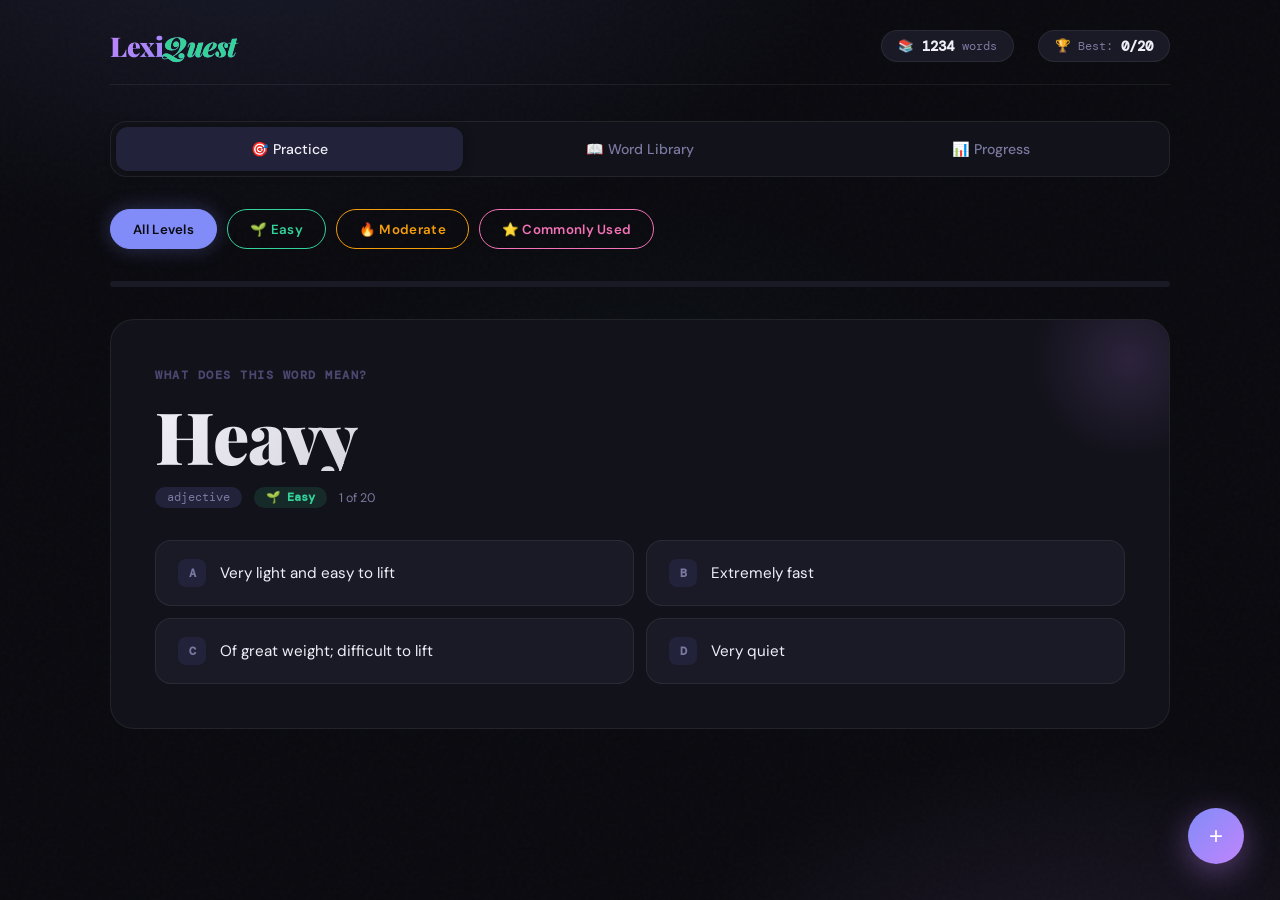
==== LexiQuest_PWA.html @ cf525770 "Add files via upload" ====
<!DOCTYPE html>
<html lang="en">
<head>
<meta charset="UTF-8">

<title>LexiQuest — Master Every Word</title>
<link href="https://fonts.googleapis.com/css2?family=Playfair+Display:wght@400;700;900&family=DM+Sans:wght@300;400;500;600&family=DM+Mono:wght@400;500&display=swap" rel="stylesheet">
<style>
:root {
  --bg: #0a0a0f;
  --surface: #12121a;
  --surface2: #1a1a26;
  --surface3: #22223a;
  --border: rgba(255,255,255,0.07);
  --text: #f0eff8;
  --text-muted: #7a79a0;
  --text-dim: #4a4870;
  --accent: #c084fc;
  --accent2: #818cf8;
  --accent3: #34d399;
  --easy: #34d399;
  --moderate: #f59e0b;
  --common: #f472b6;
  --danger: #f87171;
  --glow: rgba(192,132,252,0.15);
  --radius: 16px;
  --radius-sm: 10px;
}

*, *::before, *::after { box-sizing: border-box; margin: 0; padding: 0; }

body {
  background: var(--bg);
  color: var(--text);
  font-family: 'DM Sans', sans-serif;
  min-height: 100vh;
  overflow-x: hidden;
}

/* Background */
.bg-canvas {
  position: fixed; inset: 0; z-index: 0; pointer-events: none;
  background: radial-gradient(ellipse 80% 60% at 20% -10%, rgba(129,140,248,0.12) 0%, transparent 60%),
              radial-gradient(ellipse 60% 50% at 85% 110%, rgba(192,132,252,0.1) 0%, transparent 55%),
              radial-gradient(ellipse 40% 40% at 50% 50%, rgba(52,211,153,0.04) 0%, transparent 70%);
}

.noise {
  position: fixed; inset: 0; z-index: 0; pointer-events: none; opacity: 0.025;
  background-image: url("data:image/svg+xml,%3Csvg viewBox='0 0 256 256' xmlns='http://www.w3.org/2000/svg'%3E%3Cfilter id='n'%3E%3CfeTurbulence type='fractalNoise' baseFrequency='0.9' numOctaves='4' stitchTiles='stitch'/%3E%3C/filter%3E%3Crect width='100%25' height='100%25' filter='url(%23n)'/%3E%3C/svg%3E");
}

/* Layout */
.app { position: relative; z-index: 1; max-width: 1100px; margin: 0 auto; padding: 0 20px 60px; }

/* Header */
header {
  display: flex; align-items: center; justify-content: space-between;
  padding: 28px 0 20px; border-bottom: 1px solid var(--border);
  margin-bottom: 36px;
}
.logo {
  font-family: 'Playfair Display', serif; font-size: 1.7rem; font-weight: 900;
  background: linear-gradient(135deg, #c084fc, #818cf8);
  -webkit-background-clip: text; -webkit-text-fill-color: transparent;
  letter-spacing: -0.5px;
}
.logo span { color: var(--accent3); -webkit-text-fill-color: var(--accent3); font-style: italic; }

.header-stats {
  display: flex; gap: 24px;
}
.stat-pill {
  background: var(--surface2); border: 1px solid var(--border);
  border-radius: 100px; padding: 6px 16px; font-size: 0.78rem;
  color: var(--text-muted); font-family: 'DM Mono', monospace;
  display: flex; align-items: center; gap: 8px;
}
.stat-pill strong { color: var(--text); font-size: 0.9rem; }

/* Nav Tabs */
.nav-tabs {
  display: flex; gap: 4px; margin-bottom: 32px;
  background: var(--surface); border: 1px solid var(--border);
  border-radius: var(--radius); padding: 5px;
}
.nav-tab {
  flex: 1; padding: 10px 16px; border-radius: 12px; border: none; cursor: pointer;
  font-family: 'DM Sans', sans-serif; font-size: 0.88rem; font-weight: 500;
  color: var(--text-muted); background: transparent; transition: all 0.2s;
}
.nav-tab.active {
  background: var(--surface3); color: var(--text);
  box-shadow: 0 2px 12px rgba(0,0,0,0.3);
}
.nav-tab:hover:not(.active) { color: var(--text); }

/* Level selector */
.level-bar {
  display: flex; gap: 10px; margin-bottom: 32px; flex-wrap: wrap;
}
.level-btn {
  padding: 8px 22px; border-radius: 100px; border: 1.5px solid;
  cursor: pointer; font-family: 'DM Sans', sans-serif; font-size: 0.83rem;
  font-weight: 600; letter-spacing: 0.3px; transition: all 0.2s; background: transparent;
}
.level-btn.easy { border-color: var(--easy); color: var(--easy); }
.level-btn.moderate { border-color: var(--moderate); color: var(--moderate); }
.level-btn.common { border-color: var(--common); color: var(--common); }
.level-btn.active.easy { background: var(--easy); color: var(--bg); box-shadow: 0 0 20px rgba(52,211,153,0.3); }
.level-btn.active.moderate { background: var(--moderate); color: var(--bg); box-shadow: 0 0 20px rgba(245,158,11,0.3); }
.level-btn.active.common { background: var(--common); color: var(--bg); box-shadow: 0 0 20px rgba(244,114,182,0.3); }
.level-btn.all { border-color: var(--accent2); color: var(--accent2); }
.level-btn.all.active { background: var(--accent2); color: var(--bg); box-shadow: 0 0 20px rgba(129,140,248,0.3); }

/* Quiz Card */
.quiz-section { min-height: 500px; }

.progress-bar-wrap {
  background: var(--surface2); border-radius: 100px; height: 6px;
  margin-bottom: 32px; overflow: hidden;
}
.progress-bar-fill {
  height: 100%; background: linear-gradient(90deg, var(--accent2), var(--accent));
  border-radius: 100px; transition: width 0.5s cubic-bezier(0.4,0,0.2,1);
  box-shadow: 0 0 12px rgba(192,132,252,0.5);
}

.question-card {
  background: var(--surface);
  border: 1px solid var(--border);
  border-radius: 24px; padding: 48px 44px 44px;
  margin-bottom: 24px; position: relative; overflow: hidden;
  animation: slideUp 0.4s cubic-bezier(0.4,0,0.2,1);
}
.question-card::before {
  content: ''; position: absolute; top: -60px; right: -60px;
  width: 200px; height: 200px; border-radius: 50%;
  background: radial-gradient(circle, var(--glow), transparent 70%);
  pointer-events: none;
}

@keyframes slideUp {
  from { opacity: 0; transform: translateY(20px); }
  to { opacity: 1; transform: translateY(0); }
}

.word-label {
  font-size: 0.72rem; font-weight: 600; letter-spacing: 1.5px; text-transform: uppercase;
  color: var(--text-dim); margin-bottom: 16px; font-family: 'DM Mono', monospace;
}
.word-display {
  font-family: 'Playfair Display', serif; font-size: clamp(2.8rem, 6vw, 4.5rem);
  font-weight: 900; line-height: 1; margin-bottom: 16px;
  background: linear-gradient(135deg, var(--text) 0%, rgba(240,239,248,0.6) 100%);
  -webkit-background-clip: text; -webkit-text-fill-color: transparent;
  letter-spacing: -1px;
}
.word-meta {
  font-size: 0.8rem; color: var(--text-muted); display: flex; gap: 12px; align-items: center;
  flex-wrap: wrap;
}
.word-type {
  background: var(--surface3); border-radius: 100px; padding: 3px 12px;
  font-family: 'DM Mono', monospace; font-size: 0.72rem; color: var(--text-muted);
}
.word-level-badge {
  border-radius: 100px; padding: 3px 12px;
  font-family: 'DM Mono', monospace; font-size: 0.72rem; font-weight: 600;
}
.word-level-badge.easy { background: rgba(52,211,153,0.12); color: var(--easy); }
.word-level-badge.moderate { background: rgba(245,158,11,0.12); color: var(--moderate); }
.word-level-badge.common { background: rgba(244,114,182,0.12); color: var(--common); }

.question-text {
  margin-top: 28px; font-size: 1.1rem; color: var(--text-muted); line-height: 1.6;
}

/* Options */
.options-grid {
  display: grid; grid-template-columns: 1fr 1fr; gap: 12px; margin-top: 32px;
}
@media (max-width: 600px) { .options-grid { grid-template-columns: 1fr; } }

.option-btn {
  padding: 18px 22px; border-radius: var(--radius); border: 1.5px solid var(--border);
  background: var(--surface2); cursor: pointer; text-align: left;
  font-family: 'DM Sans', sans-serif; font-size: 0.95rem; color: var(--text);
  transition: all 0.18s; position: relative; overflow: hidden;
  display: flex; align-items: center; gap: 14px;
}
.option-btn:hover:not(:disabled) {
  border-color: rgba(255,255,255,0.2); background: var(--surface3);
  transform: translateY(-2px); box-shadow: 0 8px 24px rgba(0,0,0,0.3);
}
.option-btn .opt-letter {
  width: 28px; height: 28px; border-radius: 8px; display: flex; align-items: center;
  justify-content: center; font-size: 0.75rem; font-weight: 700; flex-shrink: 0;
  background: var(--surface3); color: var(--text-muted); font-family: 'DM Mono', monospace;
  transition: all 0.18s;
}
.option-btn:hover:not(:disabled) .opt-letter {
  background: rgba(255,255,255,0.1); color: var(--text);
}
.option-btn.correct {
  border-color: var(--easy); background: rgba(52,211,153,0.08);
  animation: correctPulse 0.5s ease;
}
.option-btn.correct .opt-letter { background: var(--easy); color: var(--bg); }
.option-btn.wrong {
  border-color: var(--danger); background: rgba(248,113,113,0.08);
  animation: wrongShake 0.4s ease;
}
.option-btn.wrong .opt-letter { background: var(--danger); color: var(--bg); }

@keyframes correctPulse {
  0%, 100% { transform: scale(1); }
  50% { transform: scale(1.02); }
}
@keyframes wrongShake {
  0%, 100% { transform: translateX(0); }
  25% { transform: translateX(-6px); }
  75% { transform: translateX(6px); }
}

/* Feedback */
.feedback-bar {
  display: flex; align-items: center; gap: 16px;
  padding: 16px 22px; border-radius: var(--radius-sm);
  margin-top: 20px; font-size: 0.92rem; font-weight: 500;
  animation: fadeIn 0.3s ease; display: none;
}
.feedback-bar.show { display: flex; }
.feedback-bar.correct { background: rgba(52,211,153,0.1); border: 1px solid rgba(52,211,153,0.2); color: var(--easy); }
.feedback-bar.wrong { background: rgba(248,113,113,0.1); border: 1px solid rgba(248,113,113,0.2); color: var(--danger); }
.feedback-icon { font-size: 1.3rem; }
.feedback-explanation { color: var(--text-muted); font-size: 0.85rem; margin-top: 3px; }

@keyframes fadeIn {
  from { opacity: 0; transform: translateY(5px); }
  to { opacity: 1; transform: translateY(0); }
}

/* Next button */
.btn-next {
  margin-top: 20px; padding: 14px 36px; background: linear-gradient(135deg, var(--accent2), var(--accent));
  border: none; border-radius: var(--radius-sm); color: #fff; font-family: 'DM Sans', sans-serif;
  font-size: 0.95rem; font-weight: 600; cursor: pointer; transition: all 0.2s;
  display: none; box-shadow: 0 4px 20px rgba(192,132,252,0.3);
}
.btn-next:hover { transform: translateY(-2px); box-shadow: 0 8px 30px rgba(192,132,252,0.4); }
.btn-next.show { display: inline-flex; align-items: center; gap: 8px; }

/* Score card */
.score-card {
  background: var(--surface); border: 1px solid var(--border);
  border-radius: 24px; padding: 56px 44px; text-align: center;
  animation: slideUp 0.5s cubic-bezier(0.4,0,0.2,1);
}
.score-emoji { font-size: 4rem; margin-bottom: 20px; }
.score-title { font-family: 'Playfair Display', serif; font-size: 2.2rem; font-weight: 900; margin-bottom: 8px; }
.score-num {
  font-size: 5rem; font-weight: 900; font-family: 'Playfair Display', serif;
  background: linear-gradient(135deg, var(--accent2), var(--accent));
  -webkit-background-clip: text; -webkit-text-fill-color: transparent;
  line-height: 1; margin: 16px 0;
}
.score-sub { color: var(--text-muted); font-size: 1rem; margin-bottom: 32px; }
.score-actions { display: flex; gap: 12px; justify-content: center; flex-wrap: wrap; }
.btn-restart {
  padding: 13px 32px; background: var(--surface3); border: 1px solid var(--border);
  border-radius: var(--radius-sm); color: var(--text); font-family: 'DM Sans', sans-serif;
  font-size: 0.92rem; font-weight: 500; cursor: pointer; transition: all 0.2s;
}
.btn-restart:hover { background: var(--surface2); border-color: rgba(255,255,255,0.15); }
.btn-primary {
  padding: 13px 32px; background: linear-gradient(135deg, var(--accent2), var(--accent));
  border: none; border-radius: var(--radius-sm); color: #fff;
  font-family: 'DM Sans', sans-serif; font-size: 0.92rem; font-weight: 600;
  cursor: pointer; transition: all 0.2s; box-shadow: 0 4px 20px rgba(192,132,252,0.3);
}
.btn-primary:hover { transform: translateY(-2px); box-shadow: 0 8px 30px rgba(192,132,252,0.4); }

/* Word List */
.wordlist-section {}
.section-header {
  display: flex; align-items: center; justify-content: space-between; margin-bottom: 20px;
  flex-wrap: wrap; gap: 12px;
}
.section-title {
  font-family: 'Playfair Display', serif; font-size: 1.5rem; font-weight: 700;
}
.search-input {
  background: var(--surface); border: 1px solid var(--border); border-radius: var(--radius-sm);
  padding: 9px 16px; color: var(--text); font-family: 'DM Sans', sans-serif;
  font-size: 0.88rem; width: 220px; transition: all 0.2s; outline: none;
}
.search-input:focus { border-color: rgba(192,132,252,0.4); box-shadow: 0 0 0 3px rgba(192,132,252,0.08); }
.search-input::placeholder { color: var(--text-dim); }

.words-grid {
  display: grid; grid-template-columns: repeat(auto-fill, minmax(280px, 1fr)); gap: 12px;
}
.word-card {
  background: var(--surface); border: 1px solid var(--border);
  border-radius: var(--radius); padding: 18px 20px;
  position: relative; transition: all 0.2s;
}
.word-card:hover { border-color: rgba(255,255,255,0.12); transform: translateY(-2px); box-shadow: 0 8px 24px rgba(0,0,0,0.3); }
.word-card-head { display: flex; align-items: flex-start; justify-content: space-between; gap: 8px; }
.word-card-word { font-family: 'Playfair Display', serif; font-size: 1.2rem; font-weight: 700; }
.word-card-body { margin-top: 8px; font-size: 0.82rem; color: var(--text-muted); line-height: 1.5; }
.word-card-options { margin-top: 10px; display: flex; flex-wrap: wrap; gap: 5px; }
.opt-tag {
  background: var(--surface2); border-radius: 6px; padding: 2px 9px;
  font-size: 0.75rem; color: var(--text-muted);
}
.opt-tag.correct-tag { background: rgba(52,211,153,0.1); color: var(--easy); font-weight: 600; }
.delete-btn {
  background: none; border: none; cursor: pointer; color: var(--text-dim);
  padding: 4px; border-radius: 6px; transition: all 0.2s; flex-shrink: 0;
  font-size: 0.9rem;
}
.delete-btn:hover { color: var(--danger); background: rgba(248,113,113,0.1); }

/* Add Word Modal */
.modal-overlay {
  position: fixed; inset: 0; background: rgba(0,0,0,0.6);
  backdrop-filter: blur(8px); z-index: 100; display: flex;
  align-items: center; justify-content: center; padding: 20px;
  opacity: 0; pointer-events: none; transition: opacity 0.25s;
}
.modal-overlay.open { opacity: 1; pointer-events: all; }

.modal {
  background: var(--surface); border: 1px solid var(--border);
  border-radius: 24px; padding: 36px; width: 100%; max-width: 520px;
  transform: translateY(20px) scale(0.97); transition: transform 0.3s cubic-bezier(0.4,0,0.2,1);
  max-height: 90vh; overflow-y: auto;
}
.modal-overlay.open .modal { transform: translateY(0) scale(1); }
.modal-title { font-family: 'Playfair Display', serif; font-size: 1.6rem; font-weight: 700; margin-bottom: 6px; }
.modal-sub { color: var(--text-muted); font-size: 0.85rem; margin-bottom: 28px; }

.form-group { margin-bottom: 18px; }
.form-label { display: block; font-size: 0.8rem; font-weight: 600; color: var(--text-muted); margin-bottom: 7px; letter-spacing: 0.3px; text-transform: uppercase; font-family: 'DM Mono', monospace; }
.form-input, .form-select {
  width: 100%; background: var(--surface2); border: 1px solid var(--border);
  border-radius: var(--radius-sm); padding: 11px 14px; color: var(--text);
  font-family: 'DM Sans', sans-serif; font-size: 0.92rem; outline: none;
  transition: all 0.2s;
}
.form-input:focus, .form-select:focus { border-color: rgba(192,132,252,0.4); box-shadow: 0 0 0 3px rgba(192,132,252,0.08); }
.form-select option { background: var(--surface2); }

.options-inputs { display: grid; grid-template-columns: 1fr 1fr; gap: 10px; }
.opt-input-wrap { position: relative; }
.opt-input-wrap .opt-marker {
  position: absolute; left: 12px; top: 50%; transform: translateY(-50%);
  font-size: 0.72rem; font-weight: 700; color: var(--text-dim); font-family: 'DM Mono', monospace;
}
.opt-input-wrap .form-input { padding-left: 30px; }
.correct-opt-note { font-size: 0.75rem; color: var(--accent3); margin-top: 6px; }

.modal-actions { display: flex; gap: 10px; justify-content: flex-end; margin-top: 28px; }
.btn-cancel {
  padding: 10px 22px; background: var(--surface3); border: 1px solid var(--border);
  border-radius: var(--radius-sm); color: var(--text); font-family: 'DM Sans', sans-serif;
  font-size: 0.88rem; cursor: pointer; transition: all 0.2s;
}
.btn-cancel:hover { border-color: rgba(255,255,255,0.15); }

/* Toast */
.toast {
  position: fixed; bottom: 32px; left: 50%; transform: translateX(-50%) translateY(20px);
  background: var(--surface3); border: 1px solid var(--border);
  border-radius: 100px; padding: 10px 22px; font-size: 0.88rem;
  font-weight: 500; z-index: 200; opacity: 0; transition: all 0.3s;
  pointer-events: none; display: flex; align-items: center; gap: 8px;
  box-shadow: 0 8px 32px rgba(0,0,0,0.4);
}
.toast.show { opacity: 1; transform: translateX(-50%) translateY(0); }
.toast.success { color: var(--easy); border-color: rgba(52,211,153,0.2); }
.toast.error { color: var(--danger); border-color: rgba(248,113,113,0.2); }

/* Empty state */
.empty-state {
  text-align: center; padding: 60px 20px; color: var(--text-muted);
}
.empty-state svg { opacity: 0.2; margin-bottom: 16px; }
.empty-state p { font-size: 0.9rem; }

/* Floating add button */
.fab {
  position: fixed; bottom: 36px; right: 36px; z-index: 50;
  width: 56px; height: 56px; border-radius: 50%;
  background: linear-gradient(135deg, var(--accent2), var(--accent));
  border: none; cursor: pointer; color: #fff; font-size: 1.5rem;
  box-shadow: 0 8px 32px rgba(192,132,252,0.4); transition: all 0.25s;
  display: flex; align-items: center; justify-content: center;
}
.fab:hover { transform: scale(1.1) rotate(90deg); box-shadow: 0 12px 40px rgba(192,132,252,0.5); }

/* Streaks / Stats row */
.stats-row {
  display: grid; grid-template-columns: repeat(auto-fit, minmax(150px, 1fr));
  gap: 12px; margin-bottom: 28px;
}
.stat-box {
  background: var(--surface); border: 1px solid var(--border);
  border-radius: var(--radius); padding: 18px 20px;
}
.stat-box-label { font-size: 0.72rem; color: var(--text-dim); text-transform: uppercase; letter-spacing: 0.8px; font-family: 'DM Mono', monospace; margin-bottom: 6px; }
.stat-box-val { font-family: 'Playfair Display', serif; font-size: 1.8rem; font-weight: 700; }
.stat-box-val.green { color: var(--easy); }
.stat-box-val.amber { color: var(--moderate); }
.stat-box-val.purple { color: var(--accent); }

/* Pagination */
.pagination { display: flex; gap: 6px; margin-top: 24px; flex-wrap: wrap; }
.page-btn {
  padding: 7px 13px; border-radius: 8px; border: 1px solid var(--border);
  background: var(--surface2); color: var(--text-muted); cursor: pointer;
  font-size: 0.82rem; transition: all 0.15s;
}
.page-btn.active { background: var(--accent2); border-color: var(--accent2); color: #fff; }
.page-btn:hover:not(.active) { border-color: rgba(255,255,255,0.15); color: var(--text); }

/* Scrollbar */
::-webkit-scrollbar { width: 6px; }
::-webkit-scrollbar-track { background: var(--bg); }
::-webkit-scrollbar-thumb { background: var(--surface3); border-radius: 3px; }
</style>

  <!-- PWA Meta Tags -->
  <link rel="manifest" href="[data-uri]">
  <meta name="mobile-web-app-capable" content="yes">
  <meta name="apple-mobile-web-app-capable" content="yes">
  <meta name="apple-mobile-web-app-status-bar-style" content="black-translucent">
  <meta name="apple-mobile-web-app-title" content="LexiQuest">
  <meta name="application-name" content="LexiQuest">
  <meta name="theme-color" content="#0a0a0f">
  <meta name="msapplication-TileColor" content="#0a0a0f">
  <!-- Prevent zoom on mobile -->
  <meta name="viewport" content="width=device-width, initial-scale=1.0, maximum-scale=1.0, user-scalable=no, viewport-fit=cover">
  <!-- Safe area for notched phones -->
  <style>
    body {
      padding-top: env(safe-area-inset-top);
      padding-bottom: env(safe-area-inset-bottom);
    }
    /* Mobile touch improvements */
    * { -webkit-tap-highlight-color: transparent; }
    .option-btn { min-height: 56px; }
    .nav-tab { min-height: 44px; }
    .level-btn { min-height: 40px; }
    /* Prevent text selection on tap */
    .option-btn, .nav-tab, .level-btn, .btn-next, .btn-primary, .btn-restart, .fab {
      -webkit-user-select: none;
      user-select: none;
      touch-action: manipulation;
    }
    /* Scrolling feel */
    .words-grid, .stats-row { -webkit-overflow-scrolling: touch; }
    /* Install banner */
    #pwa-install-banner {
      display: none;
      position: fixed;
      bottom: 100px;
      left: 50%;
      transform: translateX(-50%);
      background: linear-gradient(135deg, #1a1a26, #22223a);
      border: 1px solid rgba(192,132,252,0.3);
      border-radius: 16px;
      padding: 14px 20px;
      z-index: 1000;
      width: calc(100% - 40px);
      max-width: 420px;
      box-shadow: 0 8px 32px rgba(0,0,0,0.5);
      animation: slideUp 0.4s ease;
    }
    #pwa-install-banner.show { display: flex; align-items: center; gap: 14px; }
    #pwa-install-banner .banner-icon { font-size: 2rem; flex-shrink: 0; }
    #pwa-install-banner .banner-text { flex: 1; }
    #pwa-install-banner .banner-title { font-weight: 600; font-size: 0.9rem; color: #f0eff8; }
    #pwa-install-banner .banner-sub { font-size: 0.75rem; color: #7a79a0; margin-top: 2px; }
    #pwa-install-banner .banner-btn {
      background: linear-gradient(135deg, #818cf8, #c084fc);
      border: none; border-radius: 10px; color: #fff;
      padding: 8px 16px; font-size: 0.82rem; font-weight: 600;
      cursor: pointer; white-space: nowrap; flex-shrink: 0;
    }
    #pwa-install-banner .banner-close {
      background: none; border: none; color: #4a4870;
      font-size: 1.2rem; cursor: pointer; padding: 4px; flex-shrink: 0;
    }
    #pwa-offline-toast {
      display: none; position: fixed; top: 12px; left: 50%;
      transform: translateX(-50%);
      background: rgba(245,158,11,0.15); border: 1px solid rgba(245,158,11,0.3);
      color: #f59e0b; border-radius: 100px; padding: 6px 18px;
      font-size: 0.78rem; font-weight: 500; z-index: 999;
    }
    #pwa-offline-toast.show { display: block; }
  </style>

</head>
<body>
<div class="bg-canvas"></div>
<div class="noise"></div>

<div class="app">
  <!-- Header -->
  <header>
    <div class="logo">Lexi<span>Quest</span></div>
    <div class="header-stats">
      <div class="stat-pill" id="totalWordsCount">📚 <strong>—</strong> words</div>
      <div class="stat-pill" id="bestScoreCount">🏆 Best: <strong>—</strong></div>
    </div>
  </header>

  <!-- Nav -->
  <div class="nav-tabs">
    <button class="nav-tab active" onclick="switchTab('quiz')">🎯 Practice</button>
    <button class="nav-tab" onclick="switchTab('library')">📖 Word Library</button>
    <button class="nav-tab" onclick="switchTab('stats')">📊 Progress</button>
  </div>

  <!-- ============ QUIZ TAB ============ -->
  <div id="tab-quiz">
    <div class="level-bar">
      <button class="level-btn all active" onclick="setLevel('all')">All Levels</button>
      <button class="level-btn easy" onclick="setLevel('easy')">🌱 Easy</button>
      <button class="level-btn moderate" onclick="setLevel('moderate')">🔥 Moderate</button>
      <button class="level-btn common" onclick="setLevel('common')">⭐ Commonly Used</button>
    </div>

    <div class="progress-bar-wrap">
      <div class="progress-bar-fill" id="progressFill" style="width:0%"></div>
    </div>

    <div class="quiz-section" id="quizSection">
      <!-- Injected by JS -->
    </div>
  </div>

  <!-- ============ LIBRARY TAB ============ -->
  <div id="tab-library" style="display:none">
    <div class="section-header">
      <div class="section-title">Word Library</div>
      <div style="display:flex;gap:10px;align-items:center;flex-wrap:wrap">
        <div class="level-bar" style="margin:0">
          <button class="level-btn all active" id="lib-all" onclick="filterLibrary('all')">All</button>
          <button class="level-btn easy" id="lib-easy" onclick="filterLibrary('easy')">Easy</button>
          <button class="level-btn moderate" id="lib-mod" onclick="filterLibrary('moderate')">Moderate</button>
          <button class="level-btn common" id="lib-com" onclick="filterLibrary('common')">Common</button>
        </div>
        <input type="text" class="search-input" placeholder="Search words…" oninput="searchWords(this.value)">
        <button class="btn-primary" onclick="openAddModal()" style="padding:9px 18px;font-size:0.85rem">+ Add Word</button>
      </div>
    </div>
    <div class="words-grid" id="wordsGrid"></div>
    <div class="pagination" id="libraryPagination"></div>
  </div>

  <!-- ============ STATS TAB ============ -->
  <div id="tab-stats" style="display:none">
    <div class="section-title" style="margin-bottom:24px">Your Progress</div>
    <div class="stats-row" id="statsRow"></div>
    <div id="recentActivity"></div>
  </div>
</div>

<!-- FAB -->
<button class="fab" onclick="openAddModal()" title="Add new word">+</button>

<!-- Add Word Modal -->
<div class="modal-overlay" id="modalOverlay">
  <div class="modal">
    <div class="modal-title">Add New Word</div>
    <div class="modal-sub">Contribute to your personal vocabulary bank</div>

    <div class="form-group">
      <label class="form-label">Word</label>
      <input class="form-input" id="inp-word" placeholder="e.g. Ephemeral" autocomplete="off">
    </div>
    <div class="form-group">
      <label class="form-label">Part of Speech (optional)</label>
      <input class="form-input" id="inp-pos" placeholder="e.g. adjective, noun…">
    </div>
    <div class="form-group">
      <label class="form-label">Correct Definition / Meaning</label>
      <input class="form-input" id="inp-correct" placeholder="The correct answer">
    </div>
    <div class="form-group">
      <label class="form-label">3 Wrong Options</label>
      <div class="options-inputs">
        <div class="opt-input-wrap"><span class="opt-marker">B</span><input class="form-input" id="inp-w1" placeholder="Wrong option 1"></div>
        <div class="opt-input-wrap"><span class="opt-marker">C</span><input class="form-input" id="inp-w2" placeholder="Wrong option 2"></div>
        <div class="opt-input-wrap"><span class="opt-marker">D</span><input class="form-input" id="inp-w3" placeholder="Wrong option 3"></div>
      </div>
    </div>
    <div class="form-group">
      <label class="form-label">Level</label>
      <select class="form-select" id="inp-level">
        <option value="easy">🌱 Easy</option>
        <option value="moderate">🔥 Moderate</option>
        <option value="common" selected>⭐ Commonly Used</option>
      </select>
    </div>
    <div class="form-group">
      <label class="form-label">Example Sentence (optional)</label>
      <input class="form-input" id="inp-example" placeholder="Use the word in a sentence…">
    </div>

    <div class="modal-actions">
      <button class="btn-cancel" onclick="closeModal()">Cancel</button>
      <button class="btn-primary" onclick="saveWord()">Save Word</button>
    </div>
  </div>
</div>

<!-- Toast -->
<div class="toast" id="toast"></div>

<script>
// LexiQuest Word Database — 2000+ words
// Format: { word, pos, correct, options:[wrong1,wrong2,wrong3], level, example }

const BUILTIN_WORDS = [
// ═══════════════ EASY LEVEL ═══════════════
{word:"Happy",pos:"adjective",correct:"Feeling or showing pleasure or contentment",options:["Feeling sad or gloomy","Extremely tired","Very angry"],level:"easy",example:"She felt happy after receiving the good news."},
{word:"Brave",pos:"adjective",correct:"Ready to face danger without fear",options:["Easily frightened","Very lazy","Extremely careless"],level:"easy",example:"The brave firefighter entered the burning building."},
{word:"Kind",pos:"adjective",correct:"Friendly and generous in nature",options:["Cruel and harsh","Distant and cold","Loud and aggressive"],level:"easy",example:"She was kind enough to help the lost tourist."},
{word:"Angry",pos:"adjective",correct:"Feeling strong displeasure or hostility",options:["Feeling content and peaceful","Feeling very sleepy","Feeling generous"],level:"easy",example:"He was angry when his car broke down."},
{word:"Curious",pos:"adjective",correct:"Eager to learn or know something",options:["Completely uninterested","Feeling afraid","Very hungry"],level:"easy",example:"The curious child asked many questions."},
{word:"Bright",pos:"adjective",correct:"Giving out or reflecting much light",options:["Completely dark and dull","Very heavy","Making loud sounds"],level:"easy",example:"The bright sun lit up the room."},
{word:"Tiny",pos:"adjective",correct:"Very small in size",options:["Extremely large","Very loud","Very fast"],level:"easy",example:"A tiny ant carried a grain of sugar."},
{word:"Fast",pos:"adjective",correct:"Moving or able to move at high speed",options:["Moving very slowly","Standing completely still","Growing sideways"],level:"easy",example:"The fast runner finished first."},
{word:"Honest",pos:"adjective",correct:"Truthful and free from deceit",options:["Regularly telling lies","Easily confused","Very forgetful"],level:"easy",example:"She was always honest about her feelings."},
{word:"Gentle",pos:"adjective",correct:"Mild in manner or disposition; not harsh",options:["Violent and rough","Extremely noisy","Extremely tall"],level:"easy",example:"Be gentle with the newborn kitten."},
{word:"Lazy",pos:"adjective",correct:"Unwilling to work or use energy",options:["Extremely hardworking","Very creative","Overly talkative"],level:"easy",example:"He was too lazy to clean his room."},
{word:"Noisy",pos:"adjective",correct:"Making or characterized by loud sounds",options:["Completely silent","Very dark","Very slow"],level:"easy",example:"The noisy crowd cheered for the team."},
{word:"Calm",pos:"adjective",correct:"Free from excitement or agitation; peaceful",options:["Very excited and frantic","Extremely loud","Very dark"],level:"easy",example:"She remained calm during the storm."},
{word:"Weak",pos:"adjective",correct:"Lacking physical strength or power",options:["Having great physical strength","Very intelligent","Extremely fast"],level:"easy",example:"He felt weak after being sick."},
{word:"Sharp",pos:"adjective",correct:"Having a thin cutting edge or fine point",options:["Blunt and dull","Very round","Extremely soft"],level:"easy",example:"Use the sharp knife carefully."},
{word:"Dirty",pos:"adjective",correct:"Covered or marked with an unclean substance",options:["Perfectly clean and spotless","Very bright","Extremely cold"],level:"easy",example:"His dirty boots left marks on the floor."},
{word:"Fresh",pos:"adjective",correct:"Recently made or obtained; not stale",options:["Old and spoiled","Very dry","Extremely hot"],level:"easy",example:"We bought fresh bread from the bakery."},
{word:"Clever",pos:"adjective",correct:"Quick to understand and learn things",options:["Slow to understand things","Very strong physically","Extremely tall"],level:"easy",example:"The clever student solved the puzzle quickly."},
{word:"Loud",pos:"adjective",correct:"Producing much noise; easily heard",options:["Making very little sound","Very bright","Moving quickly"],level:"easy",example:"The loud music woke up the neighbors."},
{word:"Thin",pos:"adjective",correct:"Of small thickness or width",options:["Very wide and thick","Extremely tall","Very loud"],level:"easy",example:"She cut a thin slice of bread."},
{word:"Simple",pos:"adjective",correct:"Easily understood or done; not complex",options:["Very complicated and difficult","Extremely large","Very fast"],level:"easy",example:"The instructions were simple to follow."},
{word:"Wet",pos:"adjective",correct:"Covered or saturated with water or liquid",options:["Completely dry","Extremely hot","Very bright"],level:"easy",example:"My shoes got wet in the rain."},
{word:"Old",pos:"adjective",correct:"Having lived or existed for a long time",options:["Very recently born or made","Extremely fast","Very bright"],level:"easy",example:"She loved the old books in the library."},
{word:"Young",pos:"adjective",correct:"Having lived or existed for only a short time",options:["Very old and aged","Extremely large","Very loud"],level:"easy",example:"Young children love to play."},
{word:"Dry",pos:"adjective",correct:"Free from moisture or liquid",options:["Completely wet and soaked","Very bright","Extremely cold"],level:"easy",example:"The desert air is very dry."},
{word:"Cold",pos:"adjective",correct:"Of or at a low temperature",options:["Very hot and warm","Extremely bright","Very loud"],level:"easy",example:"She wrapped herself in a blanket on the cold night."},
{word:"Hot",pos:"adjective",correct:"Having a high temperature",options:["Very cold and freezing","Extremely dark","Very quiet"],level:"easy",example:"The hot soup burned my tongue."},
{word:"Wide",pos:"adjective",correct:"Measuring a large amount from side to side",options:["Very narrow and slim","Extremely tall","Very loud"],level:"easy",example:"The wide river took hours to cross."},
{word:"Rich",pos:"adjective",correct:"Having a great deal of money or assets",options:["Having very little money","Extremely thin","Very quiet"],level:"easy",example:"The rich merchant owned many shops."},
{word:"Poor",pos:"adjective",correct:"Lacking sufficient money; in need",options:["Having great wealth","Extremely fast","Very bright"],level:"easy",example:"She helped the poor family with food."},
{word:"Sick",pos:"adjective",correct:"Affected by physical illness",options:["In perfect health","Extremely strong","Very happy"],level:"easy",example:"He stayed home because he was sick."},
{word:"Safe",pos:"adjective",correct:"Protected from or not exposed to danger",options:["In great danger","Very fast","Extremely dark"],level:"easy",example:"The children were safe inside the house."},
{word:"Sweet",pos:"adjective",correct:"Having the pleasant taste characteristic of sugar",options:["Having a very bitter taste","Extremely sour","Very salty"],level:"easy",example:"She loves sweet strawberries."},
{word:"Soft",pos:"adjective",correct:"Easy to mold, cut, or compress; not hard",options:["Very hard and firm","Extremely loud","Very fast"],level:"easy",example:"The soft pillow was very comfortable."},
{word:"Hard",pos:"adjective",correct:"Solid, firm, and rigid; not easy to break",options:["Soft and easy to bend","Very quiet","Extremely cold"],level:"easy",example:"The diamond is a hard mineral."},
{word:"Lost",pos:"adjective",correct:"Unable to find one's way; not knowing where you are",options:["Knowing exactly where you are","Extremely happy","Very fast"],level:"easy",example:"They were lost in the dark forest."},
{word:"Found",pos:"verb",correct:"Discovered or located after being lost",options:["Hid or concealed something","Ran away quickly","Broke into pieces"],level:"easy",example:"She found her missing keys under the sofa."},
{word:"Jump",pos:"verb",correct:"Push yourself off the ground into the air",options:["Sink slowly into water","Sleep very deeply","Eat food slowly"],level:"easy",example:"The children love to jump on trampolines."},
{word:"Run",pos:"verb",correct:"Move at a speed faster than walking",options:["Stand completely still","Float in the air","Sink into the ground"],level:"easy",example:"He runs every morning for exercise."},
{word:"Sleep",pos:"verb",correct:"Rest in a state of unconsciousness",options:["Be wide awake and alert","Run at high speed","Eat a large meal"],level:"easy",example:"Most people sleep for about 8 hours."},
{word:"Eat",pos:"verb",correct:"Put food in your mouth, chew, and swallow",options:["Breathe in air only","Float through the air","Dig into the ground"],level:"easy",example:"We eat dinner together as a family."},
{word:"Sing",pos:"verb",correct:"Make musical sounds with your voice",options:["Make complete silence","Dig into the ground","Jump off a surface"],level:"easy",example:"She likes to sing in the shower."},
{word:"Write",pos:"verb",correct:"Mark letters or words on a surface",options:["Erase marks from a surface","Jump up and down","Make sounds with your voice"],level:"easy",example:"Please write your name on the paper."},
{word:"Read",pos:"verb",correct:"Look at and understand written words",options:["Ignore written words","Draw pictures only","Sing songs aloud"],level:"easy",example:"I love to read books before bed."},
{word:"Think",pos:"verb",correct:"Use your mind to form ideas or opinions",options:["Stop all mental activity","Run away from ideas","Sleep deeply"],level:"easy",example:"Think carefully before answering."},
{word:"Smile",pos:"verb",correct:"Form a pleased, happy expression on your face",options:["Show sadness through tears","Run very quickly","Make a loud noise"],level:"easy",example:"She smiled at the funny joke."},
{word:"Small",pos:"adjective",correct:"Of limited size; not large",options:["Enormous in size","Very loud","Extremely fast"],level:"easy",example:"A small puppy fit in her palm."},
{word:"Big",pos:"adjective",correct:"Of considerable size, extent, or intensity",options:["Extremely small and tiny","Very quiet","Moving slowly"],level:"easy",example:"They moved into a big house."},
{word:"Dark",pos:"adjective",correct:"Having little or no light",options:["Filled with bright light","Very loud","Extremely fast"],level:"easy",example:"It was too dark to see inside."},
{word:"Light",pos:"adjective",correct:"Having a considerable amount of light; not dark",options:["Completely dark and shadowy","Very heavy","Extremely slow"],level:"easy",example:"The room was light and airy."},
{word:"New",pos:"adjective",correct:"Recently made, produced, or acquired",options:["Very old and ancient","Extremely loud","Very dark"],level:"easy",example:"She bought a new phone today."},
{word:"Clean",pos:"adjective",correct:"Free from dirt, marks, or mess",options:["Covered in filth and dirt","Extremely noisy","Very dark"],level:"easy",example:"The clean kitchen smelled fresh."},
{word:"Beautiful",pos:"adjective",correct:"Pleasing to the senses or mind",options:["Ugly and unattractive","Very loud","Extremely cold"],level:"easy",example:"The garden was filled with beautiful flowers."},
{word:"Ugly",pos:"adjective",correct:"Unpleasant or repulsive in appearance",options:["Very pleasing to look at","Extremely fast","Very loud"],level:"easy",example:"The ugly duckling grew into a beautiful swan."},
{word:"Smart",pos:"adjective",correct:"Having or showing quick intelligence",options:["Lacking intelligence","Very slow physically","Extremely loud"],level:"easy",example:"She is a very smart student."},
{word:"Funny",pos:"adjective",correct:"Causing laughter or amusement",options:["Extremely dull and boring","Very frightening","Deeply sad"],level:"easy",example:"The funny clown made everyone laugh."},
{word:"Sad",pos:"adjective",correct:"Feeling or showing sorrow; unhappy",options:["Feeling great joy","Very energetic","Extremely strong"],level:"easy",example:"He was sad when his pet died."},
{word:"Scared",pos:"adjective",correct:"Feeling fear or anxiety",options:["Feeling completely fearless","Very happy","Extremely lazy"],level:"easy",example:"She was scared of the loud thunder."},
{word:"Tired",pos:"adjective",correct:"In need of rest or sleep; weary",options:["Full of energy and excitement","Extremely fast","Very bright"],level:"easy",example:"After hiking all day, he was very tired."},
{word:"Hungry",pos:"adjective",correct:"Feeling a need or desire to eat",options:["Feeling completely full","Very thirsty","Extremely sleepy"],level:"easy",example:"The hungry children rushed to the kitchen."},
{word:"Thirsty",pos:"adjective",correct:"Feeling a need to drink something",options:["Feeling completely satisfied after drinking","Very hungry","Extremely tired"],level:"easy",example:"After running, she was very thirsty."},
{word:"Strong",pos:"adjective",correct:"Having the power to move heavy weights",options:["Very physically weak","Extremely quiet","Very slow"],level:"easy",example:"He is strong enough to lift heavy boxes."},
{word:"Tall",pos:"adjective",correct:"Of great or more than average height",options:["Very short in stature","Extremely loud","Very slow"],level:"easy",example:"He was tall enough to reach the shelf."},
{word:"Short",pos:"adjective",correct:"Of small height or stature",options:["Very tall and towering","Extremely loud","Very fast"],level:"easy",example:"She was too short to ride the roller coaster."},
{word:"Long",pos:"adjective",correct:"Measuring a great distance from end to end",options:["Very short in length","Extremely loud","Very heavy"],level:"easy",example:"She had long, flowing hair."},
{word:"Round",pos:"adjective",correct:"Shaped like a circle or sphere",options:["Having sharp corners and edges","Very flat","Extremely thin"],level:"easy",example:"The world is round like a ball."},
{word:"Heavy",pos:"adjective",correct:"Of great weight; difficult to lift",options:["Very light and easy to lift","Extremely fast","Very quiet"],level:"easy",example:"The heavy box was hard to carry."},
{word:"Quiet",pos:"adjective",correct:"Making little or no noise",options:["Extremely loud and noisy","Very fast","Extremely bright"],level:"easy",example:"The library must remain quiet."},
{word:"Open",pos:"adjective",correct:"Allowing access, passage, or view; not closed",options:["Firmly closed and shut","Very dark","Extremely loud"],level:"easy",example:"Leave the window open for fresh air."},
{word:"Closed",pos:"adjective",correct:"Not open; sealed or shut",options:["Wide open","Very bright","Extremely fast"],level:"easy",example:"The store was closed on Sundays."},
{word:"Slow",pos:"adjective",correct:"Moving or operating at a low speed",options:["Moving at very high speed","Extremely loud","Very bright"],level:"easy",example:"The slow turtle finally crossed the road."},
{word:"Easy",pos:"adjective",correct:"Achieved without great effort; not difficult",options:["Very difficult and challenging","Extremely loud","Very heavy"],level:"easy",example:"The first lesson was easy for everyone."},
{word:"Difficult",pos:"adjective",correct:"Needing much effort or skill to accomplish",options:["Very simple and easy","Extremely light","Very quiet"],level:"easy",example:"The math problem was difficult to solve."},
{word:"Good",pos:"adjective",correct:"To be desired or approved of; of high quality",options:["Of very poor quality","Extremely loud","Very cold"],level:"easy",example:"She did a good job on the project."},
{word:"Bad",pos:"adjective",correct:"Of poor quality; not as it should be",options:["Of high quality and excellence","Very bright","Extremely fast"],level:"easy",example:"The bad weather canceled the picnic."},
{word:"Right",pos:"adjective",correct:"Correct or true; in accordance with fact",options:["Incorrect or false","Very loud","Extremely dark"],level:"easy",example:"She got the right answer on the test."},
{word:"Wrong",pos:"adjective",correct:"Not correct or true; inaccurate",options:["Completely correct and accurate","Very bright","Extremely fast"],level:"easy",example:"He gave the wrong answer."},
{word:"Full",pos:"adjective",correct:"Containing or holding as much as possible",options:["Completely empty","Very bright","Extremely fast"],level:"easy",example:"The full glass of water spilled."},
{word:"Empty",pos:"adjective",correct:"Containing nothing; not filled",options:["Completely full to the brim","Very bright","Extremely loud"],level:"easy",example:"The empty box was thrown away."},
{word:"Abundant",pos:"adjective",correct:"Existing or available in large quantities; plentiful",options:["Very scarce and limited","Extremely loud","Completely hidden"],level:"moderate",example:"The valley had abundant rainfall."},
{word:"Eloquent",pos:"adjective",correct:"Fluent and persuasive in speaking or writing",options:["Unable to express oneself clearly","Extremely loud in manner","Very physically strong"],level:"moderate",example:"The eloquent speaker captivated the audience."},
{word:"Diligent",pos:"adjective",correct:"Showing steady, earnest effort and hard work",options:["Habitually lazy and careless","Extremely noisy","Very forgetful"],level:"moderate",example:"The diligent student studied every night."},
{word:"Frugal",pos:"adjective",correct:"Sparing or economical with money or food",options:["Extremely wasteful and extravagant","Very generous to a fault","Completely reckless with money"],level:"moderate",example:"She was frugal and saved a lot each month."},
{word:"Arrogant",pos:"adjective",correct:"Having an exaggerated sense of one's own importance",options:["Humble and modest in character","Extremely shy and reserved","Very kind to others"],level:"moderate",example:"His arrogant behavior annoyed everyone."},
{word:"Benevolent",pos:"adjective",correct:"Well-meaning and kindly; generous",options:["Deliberately cruel and unkind","Extremely greedy","Very self-centered"],level:"moderate",example:"The benevolent donor funded the school."},
{word:"Candid",pos:"adjective",correct:"Truthful and straightforward; frank",options:["Deliberately deceptive and dishonest","Very shy and indirect","Extremely evasive"],level:"moderate",example:"She gave a candid opinion about the plan."},
{word:"Devout",pos:"adjective",correct:"Having deep religious feeling or commitment",options:["Completely irreligious and faithless","Extremely worldly","Very materialistic"],level:"moderate",example:"The devout monk prayed at dawn every day."},
{word:"Eager",pos:"adjective",correct:"Keen to do or have something; enthusiastic",options:["Completely uninterested and apathetic","Very reluctant","Extremely hesitant"],level:"moderate",example:"She was eager to learn new skills."},
{word:"Feeble",pos:"adjective",correct:"Lacking physical strength; weak",options:["Extremely strong and powerful","Very loud","Completely energetic"],level:"moderate",example:"The feeble old man needed help walking."},
{word:"Gloomy",pos:"adjective",correct:"Dark or poorly lit; causing despondency",options:["Bright and cheerful in atmosphere","Very loud","Extremely warm"],level:"moderate",example:"The gloomy weather matched her sad mood."},
{word:"Harsh",pos:"adjective",correct:"Unpleasantly rough or jarring to the senses",options:["Very gentle and soothing","Completely quiet","Extremely soft"],level:"moderate",example:"The harsh winters made life difficult."},
{word:"Immense",pos:"adjective",correct:"Extremely large or great; huge",options:["Very tiny and insignificant","Completely quiet","Extremely thin"],level:"moderate",example:"The immense mountains towered over the valley."},
{word:"Jovial",pos:"adjective",correct:"Cheerful and friendly; good-humored",options:["Very gloomy and morose","Extremely cold","Deeply serious at all times"],level:"moderate",example:"His jovial laugh filled the room with joy."},
{word:"Keen",pos:"adjective",correct:"Having or showing eagerness or enthusiasm",options:["Completely indifferent and uninterested","Very slow","Extremely dull"],level:"moderate",example:"She was keen on learning the guitar."},
{word:"Lenient",pos:"adjective",correct:"More merciful or tolerant than expected",options:["Extremely strict and harsh","Very fast","Completely rigid"],level:"moderate",example:"The lenient teacher allowed extra time."},
{word:"Meticulous",pos:"adjective",correct:"Showing great attention to detail; very careful",options:["Extremely careless and sloppy","Very fast and reckless","Completely indifferent"],level:"moderate",example:"The meticulous artist checked every brushstroke."},
{word:"Notorious",pos:"adjective",correct:"Famous or well-known, typically for something bad",options:["Completely unknown and obscure","Very cheerful","Extremely kind"],level:"moderate",example:"The notorious thief was finally caught."},
{word:"Obsolete",pos:"adjective",correct:"No longer produced or used; out of date",options:["Completely modern and current","Very popular","Extremely useful and relevant"],level:"moderate",example:"Fax machines are now nearly obsolete."},
{word:"Prudent",pos:"adjective",correct:"Acting with care and thought for the future",options:["Extremely reckless and impulsive","Very slow","Completely careless"],level:"moderate",example:"It is prudent to save money for emergencies."},
{word:"Radiant",pos:"adjective",correct:"Sending out light; shining or glowing brightly",options:["Completely dark and dull","Very quiet","Extremely cold"],level:"moderate",example:"The radiant bride walked down the aisle."},
{word:"Serene",pos:"adjective",correct:"Calm, peaceful, and untroubled",options:["Extremely anxious and disturbed","Very loud","Completely chaotic"],level:"moderate",example:"The serene lake reflected the mountains."},
{word:"Tenacious",pos:"adjective",correct:"Tending to keep a firm hold; persistent",options:["Quick to give up and quit","Very forgetful","Extremely weak"],level:"moderate",example:"She was tenacious in pursuing her dreams."},
{word:"Vigilant",pos:"adjective",correct:"Keeping careful watch for possible danger",options:["Completely unaware and inattentive","Very slow","Extremely relaxed"],level:"moderate",example:"The vigilant guard spotted the intruder."},
{word:"Wary",pos:"adjective",correct:"Feeling or showing caution about possible dangers",options:["Completely careless and unsuspecting","Very loud","Extremely fast"],level:"moderate",example:"She was wary of strangers at night."},
{word:"Zealous",pos:"adjective",correct:"Having or showing great energy for a cause",options:["Completely apathetic and uninterested","Very slow","Extremely lazy"],level:"moderate",example:"The zealous volunteer worked tirelessly."},
{word:"Ambiguous",pos:"adjective",correct:"Open to more than one interpretation; unclear",options:["Perfectly clear and unambiguous","Very loud","Extremely small"],level:"moderate",example:"His ambiguous instructions confused the team."},
{word:"Boisterous",pos:"adjective",correct:"Noisy, energetic, and cheerfully rough",options:["Very quiet and well-behaved","Extremely shy","Completely still"],level:"moderate",example:"The boisterous children played in the yard."},
{word:"Cautious",pos:"adjective",correct:"Careful to avoid potential problems or dangers",options:["Extremely reckless and daring","Very loud","Completely fast"],level:"moderate",example:"Be cautious when crossing the busy street."},
{word:"Discreet",pos:"adjective",correct:"Careful not to cause offense or attract attention",options:["Very open and indiscreet","Extremely loud","Very bright"],level:"moderate",example:"She was discreet about her personal affairs."},
{word:"Eminent",pos:"adjective",correct:"Famous and respected; distinguished",options:["Completely unknown and obscure","Very noisy","Extremely slow"],level:"moderate",example:"The eminent scientist won the Nobel Prize."},
{word:"Fervent",pos:"adjective",correct:"Having or displaying passionate intensity",options:["Completely indifferent and cool","Very slow","Extremely quiet"],level:"moderate",example:"She was a fervent supporter of the cause."},
{word:"Gallant",pos:"adjective",correct:"Brave and chivalrous; heroic",options:["Cowardly and fearful","Very quiet","Extremely slow"],level:"moderate",example:"The gallant knight rescued the princess."},
{word:"Humble",pos:"adjective",correct:"Having a modest view of one's own importance",options:["Excessively proud and boastful","Very loud","Extremely fast"],level:"moderate",example:"Despite his success, he remained humble."},
{word:"Indifferent",pos:"adjective",correct:"Having no particular interest or concern",options:["Deeply interested and passionate","Very loud","Extremely fast"],level:"moderate",example:"He was indifferent to the outcome."},
{word:"Lavish",pos:"adjective",correct:"Sumptuously rich, elaborate, or luxurious",options:["Very plain and simple","Extremely quiet","Very small"],level:"moderate",example:"The lavish party had gourmet food and decorations."},
{word:"Malicious",pos:"adjective",correct:"Intending or intended to do harm",options:["Completely kind and well-intentioned","Very slow","Extremely quiet"],level:"moderate",example:"The malicious gossip spread quickly."},
{word:"Nimble",pos:"adjective",correct:"Quick and light in movement or action; agile",options:["Very slow and clumsy","Extremely loud","Completely still"],level:"moderate",example:"The nimble cat leaped between branches."},
{word:"Ominous",pos:"adjective",correct:"Giving the impression that something bad is coming",options:["Very reassuring and positive","Extremely bright","Completely cheerful"],level:"moderate",example:"Dark ominous clouds gathered on the horizon."},
{word:"Placid",pos:"adjective",correct:"Calm and peaceful; not easily upset",options:["Easily agitated and volatile","Very loud","Extremely fast"],level:"moderate",example:"The placid lake was perfect for kayaking."},
{word:"Quaint",pos:"adjective",correct:"Attractively unusual or old-fashioned",options:["Completely modern and ordinary","Very loud","Extremely large"],level:"moderate",example:"They stayed in a quaint country cottage."},
{word:"Resilient",pos:"adjective",correct:"Able to withstand or recover quickly from difficulties",options:["Easily broken or overwhelmed","Very quiet","Completely fragile"],level:"moderate",example:"Resilient communities rebuilt after the flood."},
{word:"Skeptical",pos:"adjective",correct:"Not easily convinced; having doubts or reservations",options:["Completely believing without question","Very loud","Extremely fast"],level:"moderate",example:"She was skeptical about the wild story."},
{word:"Tactful",pos:"adjective",correct:"Having a sense of what is fitting and considerate",options:["Extremely blunt and insensitive","Very loud","Completely careless"],level:"moderate",example:"She was tactful when delivering bad news."},
{word:"Unfazed",pos:"adjective",correct:"Not disturbed or disconcerted; composed",options:["Deeply troubled and distressed","Very loud","Extremely fast"],level:"moderate",example:"He was unfazed by the unexpected challenge."},
{word:"Vivid",pos:"adjective",correct:"Producing powerful feelings or clear images in the mind",options:["Very dull and faded","Extremely quiet","Completely boring"],level:"moderate",example:"She had a vivid memory of her childhood."},
{word:"Weary",pos:"adjective",correct:"Feeling or showing fatigue from effort or endurance",options:["Feeling full of energy","Very fast","Extremely strong"],level:"moderate",example:"The weary traveler needed rest."},
{word:"Xenial",pos:"adjective",correct:"Hospitable and friendly to guests or strangers",options:["Hostile to guests and strangers","Very loud","Extremely cold"],level:"moderate",example:"The xenial host made everyone feel welcome."},
{word:"Yearning",pos:"noun",correct:"A feeling of intense longing for something",options:["Complete indifference to everything","Strong anger toward others","Deep satisfaction with life"],level:"moderate",example:"She felt a yearning to travel the world."},
{word:"Appease",pos:"verb",correct:"Pacify or placate someone by agreeing to their demands",options:["Deliberately provoke or irritate","Run very quickly","Make things worse"],level:"moderate",example:"He tried to appease the angry crowd."},
{word:"Baffle",pos:"verb",correct:"Totally bewilder or perplex someone",options:["Make something completely clear","Run away fast","Sleep deeply"],level:"moderate",example:"The complex question baffled everyone."},
{word:"Coerce",pos:"verb",correct:"Persuade someone to do something by force or threats",options:["Ask someone kindly and politely","Give freely without condition","Help someone voluntarily"],level:"moderate",example:"He was coerced into signing the contract."},
{word:"Deter",pos:"verb",correct:"Discourage someone from doing something",options:["Strongly encourage someone to proceed","Run very fast","Sleep deeply"],level:"moderate",example:"High prices deter many customers."},
{word:"Engulf",pos:"verb",correct:"Sweep over or surround completely",options:["Expose or leave completely bare","Move slowly away","Shrink to a very small size"],level:"moderate",example:"Flames engulfed the entire building."},
{word:"Fabricate",pos:"verb",correct:"Invent false information in order to deceive",options:["Provide truthful accurate information","Move very quickly","Sleep deeply"],level:"moderate",example:"He fabricated an alibi for the night."},
{word:"Grasp",pos:"verb",correct:"Seize and hold firmly; understand fully",options:["Release and let go completely","Move away quickly","Sleep deeply"],level:"moderate",example:"She grasped the concept after studying hard."},
{word:"Hamper",pos:"verb",correct:"Hinder or impede the movement or progress of",options:["Strongly assist and support","Run very fast","Sleep deeply"],level:"moderate",example:"Snow hampering travel across the mountains."},
{word:"Imply",pos:"verb",correct:"Suggest or indicate without being explicit",options:["State something directly and explicitly","Run away fast","Sleep deeply"],level:"moderate",example:"Her silence seemed to imply agreement."},
{word:"Justify",pos:"verb",correct:"Show or prove to be right or reasonable",options:["Prove something wrong or unreasonable","Run very fast","Sleep deeply"],level:"moderate",example:"She justified her decision with evidence."},
{word:"Linger",pos:"verb",correct:"Stay in a place longer than necessary",options:["Leave a place quickly and abruptly","Run away fast","Jump up high"],level:"moderate",example:"The smell of perfume lingered in the room."},
{word:"Manipulate",pos:"verb",correct:"Control or influence cleverly and unfairly",options:["Treat someone honestly and fairly","Run very fast","Sleep deeply"],level:"moderate",example:"The con artist manipulated his victims."},
{word:"Neglect",pos:"verb",correct:"Fail to care for properly; disregard",options:["Give careful attention and care","Run very fast","Sleep deeply"],level:"moderate",example:"She neglected to water her plants."},
{word:"Overwhelm",pos:"verb",correct:"Bury or drown beneath a huge mass; defeat completely",options:["Handle easily and with comfort","Run very fast","Sleep deeply"],level:"moderate",example:"The workload overwhelmed the new employee."},
{word:"Persist",pos:"verb",correct:"Continue firmly in a course of action despite obstacles",options:["Give up quickly and easily","Run away fast","Sleep deeply"],level:"moderate",example:"She persisted despite many setbacks."},
{word:"Reconcile",pos:"verb",correct:"Restore friendly relations between people",options:["Cause a quarrel or conflict between people","Run very fast","Sleep deeply"],level:"moderate",example:"They reconciled after years of being apart."},
{word:"Scrutinize",pos:"verb",correct:"Examine or inspect closely and thoroughly",options:["Ignore or overlook completely","Run very fast","Sleep deeply"],level:"moderate",example:"The inspector scrutinized every document."},
{word:"Trivial",pos:"adjective",correct:"Of little value or importance; minor",options:["Of great importance and significance","Extremely loud","Very bright"],level:"moderate",example:"She ignored the trivial complaint."},
{word:"Urge",pos:"verb",correct:"Try earnestly to persuade someone",options:["Strongly discourage someone","Run very fast","Sleep deeply"],level:"moderate",example:"I urge you to reconsider your decision."},
{word:"Venture",pos:"verb",correct:"Dare to go somewhere or do something risky",options:["Avoid anything risky or uncertain","Run away from danger","Sleep deeply"],level:"moderate",example:"She ventured into unknown territory."},
{word:"Withhold",pos:"verb",correct:"Refuse to give something that is due",options:["Give freely and generously","Run very fast","Sleep deeply"],level:"moderate",example:"He withheld the information from the press."},
{word:"Yearn",pos:"verb",correct:"Have an intense feeling of longing for something",options:["Feel completely satisfied with everything","Run away fast","Sleep deeply"],level:"moderate",example:"She yearned for peace and quiet."},
{word:"Accelerate",pos:"verb",correct:"Begin to move more quickly; increase in rate",options:["Slow down progressively","Stand still completely","Move sideways"],level:"moderate",example:"The car accelerated onto the highway."},
{word:"Acknowledge",pos:"verb",correct:"Accept or admit the existence or truth of something",options:["Completely deny or ignore","Run very fast","Sleep deeply"],level:"moderate",example:"She acknowledged making a mistake."},
{word:"Advocate",pos:"verb",correct:"Publicly recommend or support a cause",options:["Strongly oppose a cause","Run very fast","Sleep deeply"],level:"moderate",example:"She advocates for equal rights."},
{word:"Aggravate",pos:"verb",correct:"Make a problem, injury, or offense worse or more serious",options:["Make something better or easier","Run very fast","Sleep deeply"],level:"moderate",example:"Stress can aggravate health problems."},
{word:"Anticipate",pos:"verb",correct:"Expect or predict something will happen",options:["Be completely surprised by events","Run very fast","Sleep deeply"],level:"moderate",example:"She anticipated his reaction."},
{word:"Astonish",pos:"verb",correct:"Surprise or impress someone greatly",options:["Leave someone completely unimpressed","Run very fast","Sleep deeply"],level:"moderate",example:"Her talent astonished the judges."},
{word:"Perceive",pos:"verb",correct:"Become aware of or understand something",options:["Remain unaware of something","Run very fast","Sleep deeply"],level:"moderate",example:"He perceived danger in the situation."},
{word:"Profound",pos:"adjective",correct:"Very great or intense; showing deep understanding",options:["Very shallow and superficial","Extremely loud","Completely quiet"],level:"moderate",example:"Her words had a profound effect on him."},
{word:"Vague",pos:"adjective",correct:"Of uncertain, indefinite, or unclear character",options:["Extremely clear and precise","Very loud","Completely fast"],level:"moderate",example:"His instructions were too vague to follow."},
{word:"Conceal",pos:"verb",correct:"Keep from sight; hide",options:["Reveal and display openly","Run very fast","Sleep deeply"],level:"moderate",example:"She concealed the gift behind her back."},
{word:"Depict",pos:"verb",correct:"Represent by a drawing, painting, or other art",options:["Erase or destroy completely","Run very fast","Sleep deeply"],level:"moderate",example:"The painting depicted a stormy sea."},
{word:"Enhance",pos:"verb",correct:"Intensify, increase, or further improve quality or value",options:["Reduce or diminish quality","Run very fast","Sleep deeply"],level:"moderate",example:"Exercise enhances your mood naturally."},
{word:"Flourish",pos:"verb",correct:"Grow or develop in a healthy or vigorous way",options:["Wither and decline slowly","Run very fast","Sleep deeply"],level:"moderate",example:"The business flourished under new management."},
{word:"Generate",pos:"verb",correct:"Cause something to arise or come about",options:["Destroy or eliminate completely","Run very fast","Sleep deeply"],level:"moderate",example:"The factory generates electricity."},
{word:"Hostile",pos:"adjective",correct:"Showing or feeling opposition or enmity; unfriendly",options:["Extremely welcoming and friendly","Very quiet","Completely bright"],level:"moderate",example:"The hostile crowd booed the speaker."},
{word:"Inevitable",pos:"adjective",correct:"Certain to happen; unavoidable",options:["Easily preventable and avoidable","Very loud","Extremely fast"],level:"moderate",example:"Change is inevitable over time."},
{word:"Mediocre",pos:"adjective",correct:"Of only moderate quality; not very good",options:["Of exceptional and outstanding quality","Very loud","Extremely fast"],level:"moderate",example:"The film was mediocre at best."},
{word:"Prominent",pos:"adjective",correct:"Important; famous; projecting from something else",options:["Completely unknown and unimportant","Very quiet","Extremely small"],level:"moderate",example:"She is a prominent figure in politics."},
{word:"Subtle",pos:"adjective",correct:"So delicate or precise as to be difficult to analyze",options:["Extremely obvious and apparent","Very loud","Completely fast"],level:"moderate",example:"There was a subtle difference between the two."},
{word:"Tedious",pos:"adjective",correct:"Too long, slow, or dull; tiresome or monotonous",options:["Extremely exciting and engaging","Very fast","Completely loud"],level:"moderate",example:"The tedious task took all afternoon."},
{word:"Transparent",pos:"adjective",correct:"Allowing light to pass through; easy to perceive",options:["Completely opaque and impenetrable","Very loud","Extremely fast"],level:"moderate",example:"Glass is transparent."},
{word:"Unique",pos:"adjective",correct:"Being the only one of its kind; unlike anything else",options:["Extremely common and ordinary","Very loud","Completely fast"],level:"moderate",example:"Her voice is truly unique."},
{word:"Vulnerable",pos:"adjective",correct:"Susceptible to physical or emotional attack or harm",options:["Completely safe and protected","Very loud","Extremely fast"],level:"moderate",example:"Young animals are vulnerable to predators."},
{word:"Adequate",pos:"adjective",correct:"Satisfactory or acceptable in quality or quantity",options:["Completely insufficient and lacking","Very loud","Extremely fast"],level:"moderate",example:"The resources were adequate for the project."},
{word:"Beneficial",pos:"adjective",correct:"Resulting in good; favorable; helpful",options:["Harmful and damaging to one's health","Very loud","Extremely fast"],level:"moderate",example:"Exercise is beneficial for your health."},
{word:"Catastrophic",pos:"adjective",correct:"Involving or causing sudden great damage or suffering",options:["Completely harmless and positive","Very quiet","Extremely slow"],level:"moderate",example:"The flood was catastrophic for the region."},
{word:"Deliberate",pos:"adjective",correct:"Done consciously and intentionally; not accidental",options:["Done entirely by accident or mistake","Very fast","Extremely loud"],level:"moderate",example:"Her deliberate silence spoke volumes."},
{word:"Efficient",pos:"adjective",correct:"Achieving maximum productivity with minimum wasted effort",options:["Extremely wasteful and unproductive","Very loud","Completely slow"],level:"moderate",example:"The efficient system saved a lot of time."},
{word:"Flexible",pos:"adjective",correct:"Capable of bending without breaking; adaptable",options:["Completely rigid and inflexible","Very loud","Extremely fast"],level:"moderate",example:"The flexible schedule allowed for changes."},
{word:"Gradual",pos:"adjective",correct:"Taking place or progressing slowly or by degrees",options:["Happening very suddenly and abruptly","Very loud","Extremely bright"],level:"moderate",example:"The gradual increase in temperature was noticed."},

// ═══════════════ COMMONLY USED ═══════════════
{word:"Analyze",pos:"verb",correct:"Examine in detail to understand the nature of something",options:["Ignore completely without examination","Run very fast","Sleep deeply"],level:"common",example:"Scientists analyze data to draw conclusions."},
{word:"Benefit",pos:"noun",correct:"An advantage or profit gained from something",options:["A disadvantage or loss from something","Something very loud","Something very fast"],level:"common",example:"Regular exercise has many health benefits."},
{word:"Communicate",pos:"verb",correct:"Share or exchange information, news, or ideas",options:["Keep information completely secret","Run very fast","Sleep deeply"],level:"common",example:"We communicate via email every day."},
{word:"Develop",pos:"verb",correct:"Grow or cause to grow and become more mature",options:["Shrink and become smaller over time","Run very fast","Sleep deeply"],level:"common",example:"Children develop skills at different rates."},
{word:"Evidence",pos:"noun",correct:"Facts or signs that indicate something is true",options:["Facts that disprove something","Something very loud","Something very fast"],level:"common",example:"The detective found evidence at the scene."},
{word:"Focus",pos:"verb",correct:"Pay particular attention to; concentrate on",options:["Ignore or pay no attention to","Run very fast","Sleep deeply"],level:"common",example:"You need to focus on your studies."},
{word:"Global",pos:"adjective",correct:"Relating to or encompassing the whole world",options:["Limited to a very small local area","Very loud","Extremely fast"],level:"common",example:"Climate change is a global issue."},
{word:"Impact",pos:"noun",correct:"A strong effect or influence on someone or something",options:["A complete lack of effect","Something very loud","Something very fast"],level:"common",example:"Technology has had a major impact on work."},
{word:"Issue",pos:"noun",correct:"An important topic or problem for debate or discussion",options:["Something completely trivial and unimportant","Something very loud","Something very fast"],level:"common",example:"The healthcare issue dominated the debate."},
{word:"justify",pos:"verb",correct:"Show or prove something to be right or reasonable",options:["Prove something to be wrong","Run very fast","Sleep deeply"],level:"common",example:"Can you justify this decision?"},
{word:"Knowledge",pos:"noun",correct:"Facts, information, and skills acquired through experience",options:["Complete ignorance and unawareness","Something very loud","Something very fast"],level:"common",example:"Knowledge is power."},
{word:"Launch",pos:"verb",correct:"Start or set in motion an activity or enterprise",options:["Stop or end a project completely","Run very fast","Sleep deeply"],level:"common",example:"The company launched a new product."},
{word:"Manage",pos:"verb",correct:"Be in charge of; handle or control effectively",options:["Lose control of completely","Run very fast","Sleep deeply"],level:"common",example:"She manages a team of ten people."},
{word:"Network",pos:"noun",correct:"A system of connected people, things, or organizations",options:["A single isolated individual or object","Something very loud","Something very fast"],level:"common",example:"She built a strong professional network."},
{word:"Objective",pos:"noun",correct:"A goal or aim to be achieved",options:["Something aimless with no purpose","Something very loud","Something very fast"],level:"common",example:"Our objective is to increase sales."},
{word:"Process",pos:"noun",correct:"A series of actions taken to achieve an end",options:["A random one-time event","Something very loud","Something very fast"],level:"common",example:"The manufacturing process takes two days."},
{word:"Quality",pos:"noun",correct:"The standard of something as measured against others",options:["The lack of any measurable standard","Something very loud","Something very fast"],level:"common",example:"This restaurant is known for its quality."},
{word:"Resource",pos:"noun",correct:"A stock or supply available for use when needed",options:["Something completely unavailable","Something very loud","Something very fast"],level:"common",example:"Water is our most precious resource."},
{word:"Strategy",pos:"noun",correct:"A plan of action designed to achieve a long-term goal",options:["A random, unplanned approach","Something very loud","Something very fast"],level:"common",example:"The company needed a new strategy."},
{word:"Technology",pos:"noun",correct:"Application of scientific knowledge for practical purposes",options:["The absence of scientific tools","Something very loud","Something very fast"],level:"common",example:"Technology changes our lives every day."},
{word:"Understand",pos:"verb",correct:"Perceive the intended meaning of words or actions",options:["Be completely confused by something","Run very fast","Sleep deeply"],level:"common",example:"Did you understand the instructions?"},
{word:"Value",pos:"noun",correct:"The importance or worth of something",options:["Something completely worthless","Something very loud","Something very fast"],level:"common",example:"She values her friendships above all."},
{word:"Achieve",pos:"verb",correct:"Successfully bring about or reach a desired objective",options:["Fail to accomplish a goal","Run very fast","Sleep deeply"],level:"common",example:"She achieved great success through hard work."},
{word:"Balance",pos:"noun",correct:"A situation in which things are equal or in correct proportions",options:["A state of complete imbalance","Something very loud","Something very fast"],level:"common",example:"Work-life balance is important for well-being."},
{word:"Challenge",pos:"noun",correct:"A task or situation that tests someone's abilities",options:["Something extremely easy and effortless","Something very loud","Something very fast"],level:"common",example:"Learning a language is a challenge."},
{word:"Diverse",pos:"adjective",correct:"Showing a great deal of variety; very different",options:["All being exactly the same","Very loud","Extremely fast"],level:"common",example:"The city has a diverse population."},
{word:"Effective",pos:"adjective",correct:"Successful in producing a desired or intended result",options:["Completely failing to produce results","Very loud","Extremely fast"],level:"common",example:"The medicine was very effective."},
{word:"Frequent",pos:"adjective",correct:"Occurring often; habitual",options:["Happening very rarely","Very loud","Extremely fast"],level:"common",example:"He made frequent trips to the library."},
{word:"Growth",pos:"noun",correct:"The process of increasing in size or importance",options:["The process of decreasing in size","Something very loud","Something very fast"],level:"common",example:"The company showed strong growth last year."},
{word:"Health",pos:"noun",correct:"The state of being free from illness or injury",options:["The state of being sick","Something very loud","Something very fast"],level:"common",example:"Good health is your greatest wealth."},
{word:"Inspire",pos:"verb",correct:"Fill someone with the urge to do or feel something",options:["Discourage someone from doing something","Run very fast","Sleep deeply"],level:"common",example:"Her story inspired many young people."},
{word:"Consider",pos:"verb",correct:"Think carefully about; take into account",options:["Dismiss without any thought","Run very fast","Sleep deeply"],level:"common",example:"Consider all options before deciding."},
{word:"Determine",pos:"verb",correct:"Establish or ascertain something by research or calculation",options:["Leave something uncertain and unknown","Run very fast","Sleep deeply"],level:"common",example:"We need to determine the cause of the problem."},
{word:"Establish",pos:"verb",correct:"Set up on a firm or permanent basis; bring into being",options:["Dismantle or dissolve something","Run very fast","Sleep deeply"],level:"common",example:"She established a successful business."},
{word:"Influence",pos:"verb",correct:"Have an effect on the character or behavior of someone",options:["Have no effect on something","Run very fast","Sleep deeply"],level:"common",example:"Friends influence our choices greatly."},
{word:"Maintain",pos:"verb",correct:"Keep in an existing state; preserve from failure",options:["Allow something to deteriorate","Run very fast","Sleep deeply"],level:"common",example:"You must maintain your equipment regularly."},
{word:"Obtain",pos:"verb",correct:"Get, acquire, or secure something",options:["Give away or lose something","Run very fast","Sleep deeply"],level:"common",example:"How do I obtain a driver's license?"},
{word:"Promote",pos:"verb",correct:"Further the progress or growth of; advertise",options:["Hinder the progress of something","Run very fast","Sleep deeply"],level:"common",example:"She was promoted to manager after a year."},
{word:"Require",pos:"verb",correct:"Need for a particular purpose; depend on for success",options:["Not need at all; be optional","Run very fast","Sleep deeply"],level:"common",example:"This job requires attention to detail."},
{word:"Support",pos:"verb",correct:"Bear all or part of the weight of; give assistance to",options:["Oppose or undermine someone","Run very fast","Sleep deeply"],level:"common",example:"Her family supported her career choice."},
{word:"Transform",pos:"verb",correct:"Make a thorough or dramatic change in the form or appearance",options:["Keep something completely unchanged","Run very fast","Sleep deeply"],level:"common",example:"The renovation transformed the old building."},
{word:"Utilize",pos:"verb",correct:"Make practical and effective use of something",options:["Waste or fail to use something","Run very fast","Sleep deeply"],level:"common",example:"We should utilize all available resources."},
{word:"Vary",pos:"verb",correct:"Differ in size, amount, or degree; change",options:["Stay exactly the same always","Run very fast","Sleep deeply"],level:"common",example:"Prices vary depending on the season."},
{word:"Widespread",pos:"adjective",correct:"Distributed over a wide area or number of people",options:["Limited to a very small area","Very loud","Extremely fast"],level:"common",example:"The disease had widespread effects."},
{word:"Yield",pos:"verb",correct:"Produce or provide a result; give way under pressure",options:["Take without giving anything","Run very fast","Sleep deeply"],level:"common",example:"The farm yields large crops every year."},
{word:"Access",pos:"noun",correct:"The means or opportunity to approach or enter a place",options:["A barrier preventing entry","Something very loud","Something very fast"],level:"common",example:"Students have access to the library."},
{word:"Apply",pos:"verb",correct:"Make a formal request; put something into operation",options:["Withdraw or retract a request","Run very fast","Sleep deeply"],level:"common",example:"She decided to apply for the job."},
{word:"Assess",pos:"verb",correct:"Evaluate or estimate the nature or quality of something",options:["Ignore without any evaluation","Run very fast","Sleep deeply"],level:"common",example:"The doctor assessed his condition."},
{word:"Assume",pos:"verb",correct:"Suppose to be true without proof; take for granted",options:["Know something with certainty","Run very fast","Sleep deeply"],level:"common",example:"Don't assume you know the answer."},
{word:"Aware",pos:"adjective",correct:"Having knowledge or perception of a situation or fact",options:["Completely unaware and ignorant","Very loud","Extremely fast"],level:"common",example:"Are you aware of the risks involved?"},
{word:"Capacity",pos:"noun",correct:"The maximum amount something can contain or do",options:["The minimum possible amount","Something very loud","Something very fast"],level:"common",example:"The stadium has a capacity of 50,000."},
{word:"Circumstance",pos:"noun",correct:"A fact or condition related to an event or action",options:["Something completely irrelevant","Something very loud","Something very fast"],level:"common",example:"The circumstances made it difficult."},
{word:"Consistent",pos:"adjective",correct:"Acting in the same way over time; unchanging",options:["Constantly changing and unpredictable","Very loud","Extremely fast"],level:"common",example:"She was consistent in her work ethic."},
{word:"Context",pos:"noun",correct:"The circumstances forming the setting for an event or idea",options:["Something completely unrelated to anything","Something very loud","Something very fast"],level:"common",example:"Read the paragraph in its full context."},
{word:"Contribute",pos:"verb",correct:"Give something, especially a donation, to a common cause",options:["Take away or reduce from something","Run very fast","Sleep deeply"],level:"common",example:"Everyone should contribute to society."},
{word:"Create",pos:"verb",correct:"Bring something into existence; make or produce",options:["Destroy or remove something","Run very fast","Sleep deeply"],level:"common",example:"She created a beautiful painting."},
{word:"Critical",pos:"adjective",correct:"Extremely important or decisive; expressing disapproval",options:["Completely unimportant or trivial","Very loud","Extremely fast"],level:"common",example:"Timing is critical in surgery."},
{word:"Current",pos:"adjective",correct:"Happening or existing now; belonging to the present time",options:["Belonging to a long past era","Very loud","Extremely fast"],level:"common",example:"What is the current situation?"},
{word:"Define",pos:"verb",correct:"State or describe exactly the nature or scope of",options:["Leave something vague and unclear","Run very fast","Sleep deeply"],level:"common",example:"Can you define that word?"},
{word:"Demonstrate",pos:"verb",correct:"Show clearly by giving proof or evidence",options:["Hide evidence and conceal the truth","Run very fast","Sleep deeply"],level:"common",example:"She demonstrated how to use the tool."},
{word:"Design",pos:"verb",correct:"Plan and make with specific functions or purposes in mind",options:["Create randomly without any plan","Run very fast","Sleep deeply"],level:"common",example:"He designed the logo for the company."},
{word:"Discuss",pos:"verb",correct:"Talk about a topic and consider different aspects",options:["Avoid a topic entirely","Run very fast","Sleep deeply"],level:"common",example:"Let's discuss the plan in detail."},
{word:"Environment",pos:"noun",correct:"The surroundings or conditions in which someone lives",options:["A place completely separated from nature","Something very loud","Something very fast"],level:"common",example:"We must protect our environment."},
{word:"Expect",pos:"verb",correct:"Think or believe something will happen; anticipate",options:["Be completely surprised by events","Run very fast","Sleep deeply"],level:"common",example:"I expect the package by tomorrow."},
{word:"Explore",pos:"verb",correct:"Travel through an unfamiliar place or examine thoroughly",options:["Avoid and stay away from a place","Run very fast","Sleep deeply"],level:"common",example:"They explored the ancient ruins."},
{word:"Feature",pos:"noun",correct:"A distinctive attribute or aspect of something",options:["Something completely indistinct","Something very loud","Something very fast"],level:"common",example:"The main feature of the phone is its camera."},
{word:"Individual",pos:"noun",correct:"A single human being as distinct from a group",options:["A large group or community","Something very loud","Something very fast"],level:"common",example:"Every individual deserves respect."},
{word:"Involve",pos:"verb",correct:"Include or affect someone as a participant",options:["Exclude someone from participation","Run very fast","Sleep deeply"],level:"common",example:"The project involves many departments."},
{word:"Major",pos:"adjective",correct:"Of great importance, extent, or significance",options:["Of very little importance","Very loud","Extremely fast"],level:"common",example:"It was a major breakthrough in science."},
{word:"Method",pos:"noun",correct:"A particular way of doing something",options:["A completely random approach","Something very loud","Something very fast"],level:"common",example:"She tried a new method of teaching."},
{word:"Modern",pos:"adjective",correct:"Relating to the present or recent times",options:["Belonging to a very distant past","Very loud","Extremely fast"],level:"common",example:"Modern technology is advancing rapidly."},
{word:"Participate",pos:"verb",correct:"Take part in an activity or event",options:["Avoid and not take part in something","Run very fast","Sleep deeply"],level:"common",example:"Everyone is encouraged to participate."},
{word:"Possible",pos:"adjective",correct:"Able to be done or achieved",options:["Completely impossible to achieve","Very loud","Extremely fast"],level:"common",example:"Is it possible to finish by Friday?"},
{word:"Potential",pos:"noun",correct:"Having or showing the capacity to develop in the future",options:["Something with no future development","Something very loud","Something very fast"],level:"common",example:"She has great potential as a leader."},
{word:"Provide",pos:"verb",correct:"Make available for use; supply",options:["Take away or withhold from someone","Run very fast","Sleep deeply"],level:"common",example:"The school provides free meals."},
{word:"Respond",pos:"verb",correct:"Say something in reply; react to something",options:["Remain silent and unresponsive","Run very fast","Sleep deeply"],level:"common",example:"Please respond to my email."},
{word:"Reveal",pos:"verb",correct:"Make previously unknown or secret information known",options:["Hide or conceal information","Run very fast","Sleep deeply"],level:"common",example:"The investigation revealed the truth."},
{word:"Significant",pos:"adjective",correct:"Sufficiently great to be noteworthy or important",options:["Too small to be noticed or matter","Very loud","Extremely fast"],level:"common",example:"This is a significant achievement."},
{word:"Similar",pos:"adjective",correct:"Resembling without being identical; alike",options:["Completely different and unlike","Very loud","Extremely fast"],level:"common",example:"Their ideas were similar in nature."},
{word:"Situation",pos:"noun",correct:"A set of circumstances in which one finds oneself",options:["A place with no circumstances","Something very loud","Something very fast"],level:"common",example:"We are in a difficult situation."},
{word:"Solution",pos:"noun",correct:"A means of solving a problem or dealing with a situation",options:["Something that creates more problems","Something very loud","Something very fast"],level:"common",example:"We found a solution to the issue."},
{word:"Source",pos:"noun",correct:"A place, person, or thing from which something comes",options:["A dead end with no origin","Something very loud","Something very fast"],level:"common",example:"What is the source of this information?"},
{word:"Specific",pos:"adjective",correct:"Clearly defined or identified; precise",options:["Very vague and unclear","Very loud","Extremely fast"],level:"common",example:"Be specific about what you need."},
{word:"Structure",pos:"noun",correct:"The arrangement of elements in a complex entity",options:["Complete disorder and chaos","Something very loud","Something very fast"],level:"common",example:"The building had a strong structure."},
{word:"Suggest",pos:"verb",correct:"Put forward an idea for consideration",options:["Dismiss all ideas without consideration","Run very fast","Sleep deeply"],level:"common",example:"I suggest we try a different approach."},
{word:"System",pos:"noun",correct:"A set of things working together as a mechanism",options:["A single unconnected element","Something very loud","Something very fast"],level:"common",example:"The immune system protects the body."},
{word:"Trend",pos:"noun",correct:"A general direction in which something develops or changes",options:["Something completely static and unchanging","Something very loud","Something very fast"],level:"common",example:"The trend in fashion changes every season."},
{word:"Valid",pos:"adjective",correct:"Actually supporting the conclusion; sound and defensible",options:["Completely unsound and invalid","Very loud","Extremely fast"],level:"common",example:"You need a valid ID to vote."},
{word:"Vision",pos:"noun",correct:"The ability to think about the future with imagination",options:["A complete inability to plan ahead","Something very loud","Something very fast"],level:"common",example:"She had a clear vision for her company."},
{word:"Volunteer",pos:"verb",correct:"Freely offer to do something without being asked",options:["Refuse to help or participate","Run very fast","Sleep deeply"],level:"common",example:"She volunteered at the local shelter."},
{word:"Abandon",pos:"verb",correct:"Give up completely or leave permanently",options:["Stay with and support completely","Run very fast","Sleep deeply"],level:"common",example:"He had to abandon the sinking ship."},
{word:"Absorb",pos:"verb",correct:"Take in or soak up energy, liquid, or other substance",options:["Emit or release a substance","Run very fast","Sleep deeply"],level:"common",example:"Plants absorb sunlight for photosynthesis."},
{word:"Adapt",pos:"verb",correct:"Make suitable for a new use or condition; adjust",options:["Stay the same despite change","Run very fast","Sleep deeply"],level:"common",example:"Animals adapt to their environments."},
{word:"Address",pos:"verb",correct:"Think about and deal with a problem or issue",options:["Completely ignore and avoid something","Run very fast","Sleep deeply"],level:"common",example:"We need to address this problem now."},
{word:"Adjust",pos:"verb",correct:"Alter slightly to achieve a desired fit or position",options:["Leave something entirely unchanged","Run very fast","Sleep deeply"],level:"common",example:"Adjust the thermostat to 72 degrees."},
{word:"Afford",pos:"verb",correct:"Have enough money to pay for something",options:["Be unable to pay for something","Run very fast","Sleep deeply"],level:"common",example:"Can you afford a new car?"},
{word:"Approach",pos:"verb",correct:"Come near or nearer to in distance or time",options:["Move further away from something","Run very fast","Sleep deeply"],level:"common",example:"She approached the stage nervously."},
{word:"Attempt",pos:"verb",correct:"Make an effort to do or achieve something",options:["Make no effort whatsoever","Run very fast","Sleep deeply"],level:"common",example:"He attempted to climb the mountain."},
{word:"Avoid",pos:"verb",correct:"Keep away from or stop oneself from doing",options:["Seek out and approach something","Run very fast","Sleep deeply"],level:"common",example:"She tries to avoid sugar in her diet."},
{word:"Career",pos:"noun",correct:"An occupation undertaken for a long period of one's life",options:["A short temporary job","Something very loud","Something very fast"],level:"common",example:"She built a successful career in medicine."},
{word:"Cause",pos:"noun",correct:"The reason something happens; a principle worth defending",options:["A random unrelated event","Something very loud","Something very fast"],level:"common",example:"What was the cause of the accident?"},
{word:"Change",pos:"verb",correct:"Make or become different; alter",options:["Keep everything exactly the same","Run very fast","Sleep deeply"],level:"common",example:"Things change with the passage of time."},
{word:"Choice",pos:"noun",correct:"An act of selecting among alternatives",options:["A forced action with no alternative","Something very loud","Something very fast"],level:"common",example:"You have a choice between the two."},
{word:"Claim",pos:"verb",correct:"State or assert that something is the case without proof",options:["Deny or disclaim a statement","Run very fast","Sleep deeply"],level:"common",example:"She claimed she was innocent."},
{word:"Clear",pos:"adjective",correct:"Easy to perceive, understand, or interpret",options:["Very confusing and unclear","Very loud","Extremely fast"],level:"common",example:"The instructions were clear and simple."},
{word:"Collect",pos:"verb",correct:"Bring or gather together; accumulate",options:["Scatter or distribute widely","Run very fast","Sleep deeply"],level:"common",example:"She collects vintage stamps."},
{word:"Compare",pos:"verb",correct:"Estimate, measure, or note the similarity or difference",options:["Consider two things as completely unrelated","Run very fast","Sleep deeply"],level:"common",example:"Compare the two prices before buying."},
{word:"Complete",pos:"adjective",correct:"Having all necessary parts; finished; total",options:["Having parts missing; unfinished","Very loud","Extremely fast"],level:"common",example:"She submitted a complete report."},
{word:"Complex",pos:"adjective",correct:"Consisting of many different and connected parts",options:["Very simple with only one part","Very loud","Extremely fast"],level:"common",example:"The human brain is extremely complex."},
{word:"Component",pos:"noun",correct:"A part or element of a larger whole",options:["Something complete and independent","Something very loud","Something very fast"],level:"common",example:"Each component of the engine matters."},
{word:"Concept",pos:"noun",correct:"An abstract idea; a general notion",options:["A very concrete physical object","Something very loud","Something very fast"],level:"common",example:"Freedom is an important concept."},
{word:"Confirm",pos:"verb",correct:"Establish the truth or correctness of something",options:["Cast doubt on or deny something","Run very fast","Sleep deeply"],level:"common",example:"Please confirm your appointment."},
{word:"Connection",pos:"noun",correct:"A relationship in which two things are linked",options:["A complete separation between things","Something very loud","Something very fast"],level:"common",example:"There is a connection between diet and health."},
{word:"Consequence",pos:"noun",correct:"A result or effect of an action or condition",options:["Something with no effect at all","Something very loud","Something very fast"],level:"common",example:"Every action has a consequence."},
{word:"Control",pos:"verb",correct:"Determine the behavior of; have power over",options:["Have no power over something","Run very fast","Sleep deeply"],level:"common",example:"She couldn't control her emotions."},
{word:"Cooperation",pos:"noun",correct:"The action of working together toward the same end",options:["Working against one another","Something very loud","Something very fast"],level:"common",example:"Success requires cooperation."},
{word:"Cope",pos:"verb",correct:"Deal effectively with something difficult",options:["Be overwhelmed by a challenge","Run very fast","Sleep deeply"],level:"common",example:"She learned to cope with stress."},
{word:"Correct",pos:"adjective",correct:"Free from error; in accordance with fact",options:["Full of errors; inaccurate","Very loud","Extremely fast"],level:"common",example:"That is the correct answer."},
{word:"Data",pos:"noun",correct:"Facts and statistics collected for reference or analysis",options:["Wild unverified guesses","Something very loud","Something very fast"],level:"common",example:"Scientists collect data for years."},
{word:"Decade",pos:"noun",correct:"A period of ten years",options:["A period of one year","Something very loud","Something very fast"],level:"common",example:"Technology advanced rapidly in the last decade."},
{word:"Decrease",pos:"verb",correct:"Become smaller or fewer in size, amount, or intensity",options:["Become larger or more in number","Run very fast","Sleep deeply"],level:"common",example:"Prices decreased after the sale."},
{word:"Demand",pos:"noun",correct:"An insistent request; the consumer desire to purchase",options:["A complete lack of interest","Something very loud","Something very fast"],level:"common",example:"Demand for electric cars is rising."},
{word:"Describe",pos:"verb",correct:"Give an account in words of someone or something",options:["Remain silent about something","Run very fast","Sleep deeply"],level:"common",example:"Describe what you saw at the scene."},
{word:"Detail",pos:"noun",correct:"A small individual item of information",options:["A broad vague generalization","Something very loud","Something very fast"],level:"common",example:"Pay attention to the detail."},
{word:"Difference",pos:"noun",correct:"A way in which things are not the same",options:["A way in which things are identical","Something very loud","Something very fast"],level:"common",example:"What is the difference between the two?"},
{word:"Discover",pos:"verb",correct:"Find unexpectedly or in the course of a search",options:["Deliberately hide something","Run very fast","Sleep deeply"],level:"common",example:"Scientists discovered a new element."},
{word:"Distribute",pos:"verb",correct:"Hand out or spread over an area",options:["Collect and gather from an area","Run very fast","Sleep deeply"],level:"common",example:"The charity distributed food to families."},
{word:"Effort",pos:"noun",correct:"A vigorous attempt; use of physical or mental energy",options:["Complete laziness and inaction","Something very loud","Something very fast"],level:"common",example:"Success takes real effort."},
{word:"Emphasize",pos:"verb",correct:"Give special importance or attention to something",options:["Downplay or reduce the importance","Run very fast","Sleep deeply"],level:"common",example:"She emphasized the need for safety."},
{word:"Ensure",pos:"verb",correct:"Make certain that something shall occur or be so",options:["Create uncertainty or doubt","Run very fast","Sleep deeply"],level:"common",example:"Please ensure you lock the door."},
{word:"Evaluate",pos:"verb",correct:"Form an idea of the amount or quality of something",options:["Accept without any examination","Run very fast","Sleep deeply"],level:"common",example:"We must evaluate the results carefully."},
{word:"Example",pos:"noun",correct:"A thing that represents a class or group",options:["Something completely unique","Something very loud","Something very fast"],level:"common",example:"Give me an example of a mammal."},
{word:"Expand",pos:"verb",correct:"Become or make larger; increase in size",options:["Shrink and become smaller","Run very fast","Sleep deeply"],level:"common",example:"The company plans to expand globally."},
{word:"Experience",pos:"noun",correct:"Practical contact with and observation of facts",options:["Complete ignorance of a subject","Something very loud","Something very fast"],level:"common",example:"She has ten years of experience."},
{word:"Experiment",pos:"noun",correct:"A scientific procedure undertaken to make a discovery",options:["An assumption made without testing","Something very loud","Something very fast"],level:"common",example:"The experiment proved the hypothesis."},
{word:"Explain",pos:"verb",correct:"Make something clear by describing it in detail",options:["Confuse someone about a topic","Run very fast","Sleep deeply"],level:"common",example:"Can you explain the process?"},
{word:"Fact",pos:"noun",correct:"A thing that is known to be true",options:["Something believed without evidence","Something very loud","Something very fast"],level:"common",example:"Is that a fact or an opinion?"},
{word:"Factor",pos:"noun",correct:"A circumstance that contributes to a result",options:["Something completely irrelevant","Something very loud","Something very fast"],level:"common",example:"Stress is a factor in heart disease."},
{word:"Foundation",pos:"noun",correct:"The basis on which something stands; an institution",options:["Something with no base or support","Something very loud","Something very fast"],level:"common",example:"Education is the foundation of success."},
{word:"Function",pos:"noun",correct:"The purpose or role of something; an activity or purpose",options:["Something with no purpose","Something very loud","Something very fast"],level:"common",example:"What is the function of this button?"},
{word:"Fundamental",pos:"adjective",correct:"Forming a necessary base or core; of central importance",options:["Completely unnecessary and secondary","Very loud","Extremely fast"],level:"common",example:"Freedom is a fundamental right."},
{word:"Goal",pos:"noun",correct:"The object of a person's ambition or effort; an aim",options:["Something with no direction or aim","Something very loud","Something very fast"],level:"common",example:"Her goal is to become a doctor."},
{word:"Identify",pos:"verb",correct:"Establish the identity of; recognize and name",options:["Fail to recognize or name something","Run very fast","Sleep deeply"],level:"common",example:"Can you identify the problem?"},
{word:"Improve",pos:"verb",correct:"Make or become better in quality",options:["Make something worse in quality","Run very fast","Sleep deeply"],level:"common",example:"She works hard to improve her skills."},
{word:"Include",pos:"verb",correct:"Make part of a whole or set; contain as part of a whole",options:["Exclude or keep out of something","Run very fast","Sleep deeply"],level:"common",example:"Please include me in the meeting."},
{word:"Indicate",pos:"verb",correct:"Point out; show; be a sign or symptom of",options:["Conceal or hide from view","Run very fast","Sleep deeply"],level:"common",example:"The results indicate a positive trend."},
{word:"Information",pos:"noun",correct:"Facts provided about something or someone",options:["Deliberate misinformation","Something very loud","Something very fast"],level:"common",example:"I need more information about this."},
{word:"Interact",pos:"verb",correct:"Act in such a way as to have an effect on each other",options:["Remain isolated from one another","Run very fast","Sleep deeply"],level:"common",example:"Children interact with each other at school."},
{word:"Investigate",pos:"verb",correct:"Carry out a formal inquiry or research into something",options:["Ignore without any inquiry","Run very fast","Sleep deeply"],level:"common",example:"Police are investigating the case."},
{word:"Learn",pos:"verb",correct:"Gain knowledge or skill through study or experience",options:["Lose all previously gained knowledge","Run very fast","Sleep deeply"],level:"common",example:"We learn something new every day."},
{word:"Limit",pos:"noun",correct:"A point beyond which something does not extend",options:["Something with no boundaries","Something very loud","Something very fast"],level:"common",example:"There is a speed limit on this road."},
{word:"Logical",pos:"adjective",correct:"Of or according to the rules of logic; reasonable",options:["Completely irrational and unreasonable","Very loud","Extremely fast"],level:"common",example:"His argument was logical and clear."},
{word:"Measure",pos:"verb",correct:"Ascertain the size, amount, or degree of something",options:["Ignore the size or amount","Run very fast","Sleep deeply"],level:"common",example:"Measure the room before buying furniture."},
{word:"Motivate",pos:"verb",correct:"Provide a reason for someone to act in a certain way",options:["Discourage someone from acting","Run very fast","Sleep deeply"],level:"common",example:"Good managers motivate their teams."},
{word:"Necessary",pos:"adjective",correct:"Required to be done; absolutely essential",options:["Completely optional and unneeded","Very loud","Extremely fast"],level:"common",example:"It is necessary to wear a seatbelt."},
{word:"Observe",pos:"verb",correct:"Notice or perceive something and register it",options:["Ignore and fail to notice something","Run very fast","Sleep deeply"],level:"common",example:"Observe the changes in nature."},
{word:"Opinion",pos:"noun",correct:"A view or judgment formed about something",options:["An established and undeniable fact","Something very loud","Something very fast"],level:"common",example:"In my opinion, the movie was great."},
{word:"Opportunity",pos:"noun",correct:"A time or set of circumstances making something possible",options:["A situation making something impossible","Something very loud","Something very fast"],level:"common",example:"Travel is an opportunity to grow."},
{word:"Organization",pos:"noun",correct:"An organized group of people with a particular purpose",options:["A completely random group with no purpose","Something very loud","Something very fast"],level:"common",example:"She joined a non-profit organization."},
{word:"Overcome",pos:"verb",correct:"Succeed in dealing with a problem or difficulty",options:["Fail completely to deal with a problem","Run very fast","Sleep deeply"],level:"common",example:"She overcame her fear of public speaking."},
{word:"Pattern",pos:"noun",correct:"A repeated decorative design; a regular form or sequence",options:["Something completely random with no order","Something very loud","Something very fast"],level:"common",example:"Scientists noticed a pattern in the data."},
{word:"Practice",pos:"verb",correct:"Perform an activity repeatedly to improve skill",options:["Do something only once without repeating","Run very fast","Sleep deeply"],level:"common",example:"Practice makes perfect."},
{word:"Predict",pos:"verb",correct:"Say or estimate what will happen in the future",options:["Be completely unaware of future events","Run very fast","Sleep deeply"],level:"common",example:"Scientists can predict earthquakes."},
{word:"Prepare",pos:"verb",correct:"Make ready or able to do something",options:["Leave something unprepared","Run very fast","Sleep deeply"],level:"common",example:"Prepare for the exam by studying."},
{word:"Priority",pos:"noun",correct:"A thing regarded as more important than others",options:["Something of no importance","Something very loud","Something very fast"],level:"common",example:"Health should be your top priority."},
{word:"Problem",pos:"noun",correct:"A matter that causes difficulty; something needing resolution",options:["Something easy with no difficulty","Something very loud","Something very fast"],level:"common",example:"We need to solve this problem."},
{word:"Prove",pos:"verb",correct:"Demonstrate the truth or existence of something",options:["Fail to demonstrate something","Run very fast","Sleep deeply"],level:"common",example:"She proved her theory was correct."},
{word:"Recognize",pos:"verb",correct:"Identify someone or something from previous encounters",options:["Fail to identify someone or something","Run very fast","Sleep deeply"],level:"common",example:"I didn't recognize him at first."},
{word:"Reduce",pos:"verb",correct:"Make smaller or less in size, amount, or degree",options:["Increase something in size","Run very fast","Sleep deeply"],level:"common",example:"Exercise helps reduce stress."},
{word:"Relationship",pos:"noun",correct:"The way in which two or more concepts are connected",options:["Complete disconnection between things","Something very loud","Something very fast"],level:"common",example:"They have a strong relationship."},
{word:"Represent",pos:"verb",correct:"Be entitled to act on behalf of; symbolize",options:["Fail to act on behalf of someone","Run very fast","Sleep deeply"],level:"common",example:"She represents her country at the Olympics."},
{word:"Result",pos:"noun",correct:"A consequence, effect, or outcome of something",options:["The starting cause of something","Something very loud","Something very fast"],level:"common",example:"The result was better than expected."},
{word:"Role",pos:"noun",correct:"The function assumed by someone in a particular situation",options:["Having no function in a situation","Something very loud","Something very fast"],level:"common",example:"Teachers play a vital role in society."},
{word:"Schedule",pos:"noun",correct:"A plan for carrying out a process or procedure",options:["Doing things with no plan at all","Something very loud","Something very fast"],level:"common",example:"Check the schedule for the meeting."},
{word:"Select",pos:"verb",correct:"Carefully choose as the best or most suitable",options:["Randomly pick without any criteria","Run very fast","Sleep deeply"],level:"common",example:"Select your preferred color."},
{word:"Sense",pos:"noun",correct:"A faculty for perceiving something; a feeling that something is the case",options:["A complete lack of perception","Something very loud","Something very fast"],level:"common",example:"She had a sense of adventure."},
{word:"Share",pos:"verb",correct:"Have or give a portion of something to others",options:["Keep everything exclusively for oneself","Run very fast","Sleep deeply"],level:"common",example:"Share your knowledge with others."},
{word:"Skill",pos:"noun",correct:"The ability to do something well; expertise",options:["A complete lack of ability","Something very loud","Something very fast"],level:"common",example:"Communication is an important skill."},
{word:"Standard",pos:"noun",correct:"A level of quality or achievement expected or required",options:["Something with no quality requirements","Something very loud","Something very fast"],level:"common",example:"The school maintains high standards."},
{word:"Statement",pos:"noun",correct:"A definite or clear expression of something in speech or writing",options:["Something vague and ambiguous","Something very loud","Something very fast"],level:"common",example:"He made a bold statement."},
{word:"Succeed",pos:"verb",correct:"Achieve the desired aim or result",options:["Fail to achieve a desired aim","Run very fast","Sleep deeply"],level:"common",example:"Hard work helps you succeed."},
{word:"Sufficient",pos:"adjective",correct:"Enough; adequate for the purpose",options:["Not enough; inadequate","Very loud","Extremely fast"],level:"common",example:"Is there sufficient time to finish?"},
{word:"Summarize",pos:"verb",correct:"Give a brief statement of the main points",options:["Explain something in excessive detail","Run very fast","Sleep deeply"],level:"common",example:"Can you summarize the article?"},
{word:"Target",pos:"noun",correct:"A person, object, or place aimed at or selected as a goal",options:["Something ignored or avoided entirely","Something very loud","Something very fast"],level:"common",example:"The company set a sales target."},
{word:"Task",pos:"noun",correct:"A piece of work to be done; an undertaking",options:["Something with no work involved","Something very loud","Something very fast"],level:"common",example:"She completed every task on time."},
{word:"Theory",pos:"noun",correct:"A system of ideas intended to explain something",options:["A proven and undeniable fact","Something very loud","Something very fast"],level:"common",example:"Darwin proposed the theory of evolution."},
{word:"Typical",pos:"adjective",correct:"Having the distinctive qualities of a particular group",options:["Very unusual and atypical","Very loud","Extremely fast"],level:"common",example:"This is typical weather for October."},
{word:"Update",pos:"verb",correct:"Make something more modern or add the latest information",options:["Make something outdated or obsolete","Run very fast","Sleep deeply"],level:"common",example:"Please update your software regularly."},
{word:"Valuable",pos:"adjective",correct:"Worth a great deal of money; very useful or important",options:["Worth nothing; completely useless","Very loud","Extremely fast"],level:"common",example:"Time is the most valuable resource."},
{word:"Verify",pos:"verb",correct:"Make sure something is true, accurate, or justified",options:["Accept something without verification","Run very fast","Sleep deeply"],level:"common",example:"Please verify your email address."},
{word:"Visible",pos:"adjective",correct:"Able to be seen; in sight",options:["Completely invisible and hidden","Very loud","Extremely fast"],level:"common",example:"Stars are visible on clear nights."},
{word:"Compete",pos:"verb",correct:"Strive against others to attain a goal or prize",options:["Cooperate and work together","Run very fast","Sleep deeply"],level:"common",example:"They compete in national tournaments."},
{word:"Culture",pos:"noun",correct:"The ideas, customs, and behavior of a society",options:["A place with no shared ideas","Something very loud","Something very fast"],level:"common",example:"India has a rich and diverse culture."},
{word:"Decision",pos:"noun",correct:"A conclusion or resolution reached after consideration",options:["A random unthinking action","Something very loud","Something very fast"],level:"common",example:"Making the right decision takes time."},
{word:"Economy",pos:"noun",correct:"The wealth and resources of a country or region",options:["The poverty of a region","Something very loud","Something very fast"],level:"common",example:"The global economy is recovering."},
{word:"Education",pos:"noun",correct:"The process of receiving instruction at school",options:["The absence of all instruction","Something very loud","Something very fast"],level:"common",example:"Education opens many doors."},
{word:"Energy",pos:"noun",correct:"The strength and vitality required for sustained activity",options:["Extreme fatigue and exhaustion","Something very loud","Something very fast"],level:"common",example:"She had energy throughout the day."},
{word:"Event",pos:"noun",correct:"A thing that happens; a planned public occasion",options:["Something that never occurs","Something very loud","Something very fast"],level:"common",example:"The event was a huge success."},
{word:"Freedom",pos:"noun",correct:"The power to act, speak, or think without restraint",options:["The state of being under complete control","Something very loud","Something very fast"],level:"common",example:"Freedom of speech is protected."},
{word:"Government",pos:"noun",correct:"The group of people with authority to govern a country",options:["A place with no authority or rule","Something very loud","Something very fast"],level:"common",example:"The government passed a new law."},
{word:"History",pos:"noun",correct:"The study of past events; the past considered as a whole",options:["Predictions about future events","Something very loud","Something very fast"],level:"common",example:"We must learn from history."},
{word:"Industry",pos:"noun",correct:"Economic activity concerned with processing raw materials",options:["A region with no economic activity","Something very loud","Something very fast"],level:"common",example:"The tech industry is growing fast."},
{word:"Justice",pos:"noun",correct:"Just behaviour or treatment; a system for fair outcomes",options:["Unfair and biased treatment","Something very loud","Something very fast"],level:"common",example:"Everyone deserves justice."},
{word:"Language",pos:"noun",correct:"The method of human communication using words",options:["Silence with no communication","Something very loud","Something very fast"],level:"common",example:"She speaks three languages."},
{word:"Leadership",pos:"noun",correct:"The action of leading a group of people or organization",options:["The act of following aimlessly","Something very loud","Something very fast"],level:"common",example:"Good leadership is inspiring."},
{word:"Market",pos:"noun",correct:"A place or system for buying and selling goods",options:["A place with no buying or selling","Something very loud","Something very fast"],level:"common",example:"The stock market rose today."},
{word:"Memory",pos:"noun",correct:"The faculty of retaining and recalling past experience",options:["The inability to remember anything","Something very loud","Something very fast"],level:"common",example:"She has an excellent memory."},
{word:"Nature",pos:"noun",correct:"The phenomena of the physical world; the basic character of something",options:["The artificial man-made world","Something very loud","Something very fast"],level:"common",example:"Spending time in nature reduces stress."},
{word:"Policy",pos:"noun",correct:"A course or principle of action adopted by an organization",options:["Acting without any guidelines","Something very loud","Something very fast"],level:"common",example:"The company has a no-smoking policy."},
{word:"Population",pos:"noun",correct:"All the inhabitants of a particular place",options:["An empty uninhabited area","Something very loud","Something very fast"],level:"common",example:"The population of India is over 1.4 billion."},
{word:"Power",pos:"noun",correct:"The ability to do something; authority and control",options:["Complete helplessness","Something very loud","Something very fast"],level:"common",example:"Knowledge is power."},
{word:"Pressure",pos:"noun",correct:"The use of influence to compel action; continuous force",options:["Complete freedom from any force","Something very loud","Something very fast"],level:"common",example:"She performs well under pressure."},
{word:"Progress",pos:"noun",correct:"Forward or onward movement toward a destination or goal",options:["Moving backward or staying still","Something very loud","Something very fast"],level:"common",example:"We've made real progress this year."},
{word:"Research",pos:"noun",correct:"Systematic investigation to establish facts",options:["Guessing without investigation","Something very loud","Something very fast"],level:"common",example:"The research took three years."},
{word:"Society",pos:"noun",correct:"The community of people living in the same country",options:["A single isolated individual","Something very loud","Something very fast"],level:"common",example:"Society must protect its vulnerable."},
{word:"Success",pos:"noun",correct:"The accomplishment of an aim or purpose",options:["The complete failure of all aims","Something very loud","Something very fast"],level:"common",example:"Success comes through dedication."},
{word:"Team",pos:"noun",correct:"A group of people working together toward a common goal",options:["A single person working alone","Something very loud","Something very fast"],level:"common",example:"The team won the championship."},
{word:"Truth",pos:"noun",correct:"The quality of being true; a fact or belief accepted as real",options:["Something known to be false","Something very loud","Something very fast"],level:"common",example:"Tell the truth at all times."},
{word:"Wisdom",pos:"noun",correct:"The quality of having experience and good judgement",options:["Foolishness and poor judgement","Something very loud","Something very fast"],level:"common",example:"With age comes wisdom."},

// More advanced common words
{word:"Empathy",pos:"noun",correct:"The ability to understand and share the feelings of another",options:["The inability to understand others' feelings","Something very loud","Something very fast"],level:"common",example:"Empathy is essential in nursing."},
{word:"Integrity",pos:"noun",correct:"The quality of being honest and having strong moral principles",options:["The quality of being dishonest","Something very loud","Something very fast"],level:"common",example:"He is known for his integrity."},
{word:"Innovation",pos:"noun",correct:"The action of introducing new ideas or methods",options:["The preservation of old outdated methods","Something very loud","Something very fast"],level:"common",example:"Innovation drives economic growth."},
{word:"Diversity",pos:"noun",correct:"The state of having a wide range of different things",options:["The state of everything being identical","Something very loud","Something very fast"],level:"common",example:"The team celebrates diversity."},
{word:"Sustainability",pos:"noun",correct:"The ability to maintain at a certain rate or level",options:["The rapid depletion of resources","Something very loud","Something very fast"],level:"common",example:"Sustainability is key for our future."},
{word:"Accountability",pos:"noun",correct:"The fact of being responsible and expected to explain actions",options:["Having no responsibility for one's actions","Something very loud","Something very fast"],level:"common",example:"Accountability builds trust in teams."},
{word:"Transparency",pos:"noun",correct:"Operating in an open way without secrets; being clear",options:["Operating in secrecy and hiding facts","Something very loud","Something very fast"],level:"common",example:"Governments need transparency."},
{word:"Collaborate",pos:"verb",correct:"Work jointly on an activity or project",options:["Work alone on an activity","Run very fast","Sleep deeply"],level:"common",example:"Let's collaborate on this project."},
{word:"Implement",pos:"verb",correct:"Put a decision, plan, or agreement into effect",options:["Abandon or cancel a plan","Run very fast","Sleep deeply"],level:"common",example:"They plan to implement new policies."},
{word:"Prioritize",pos:"verb",correct:"Designate in order of urgency or importance",options:["Treat everything as equally unimportant","Run very fast","Sleep deeply"],level:"common",example:"Learn to prioritize your tasks."},
{word:"Optimize",pos:"verb",correct:"Make the best or most effective use of a resource",options:["Make the worst possible use of something","Run very fast","Sleep deeply"],level:"common",example:"Optimize your workflow for efficiency."},
{word:"Facilitate",pos:"verb",correct:"Make an action or process easier",options:["Make an action more difficult","Run very fast","Sleep deeply"],level:"common",example:"Tools facilitate better communication."},
{word:"Delegate",pos:"verb",correct:"Entrust a task or responsibility to another person",options:["Refuse to trust others with tasks","Run very fast","Sleep deeply"],level:"common",example:"Good leaders delegate effectively."},
{word:"Negotiate",pos:"verb",correct:"Try to reach an agreement through discussion",options:["Refuse to discuss or compromise","Run very fast","Sleep deeply"],level:"common",example:"They negotiated a better deal."},
{word:"Integrate",pos:"verb",correct:"Combine two or more things to form a whole",options:["Separate things into isolated parts","Run very fast","Sleep deeply"],level:"common",example:"We need to integrate these systems."},
{word:"Mitigate",pos:"verb",correct:"Make less severe, serious, or painful",options:["Make something more severe","Run very fast","Sleep deeply"],level:"common",example:"We must mitigate the risks."},
{word:"Allocate",pos:"verb",correct:"Distribute resources or duties for a particular purpose",options:["Collect all resources for oneself","Run very fast","Sleep deeply"],level:"common",example:"Allocate enough time for each task."},
{word:"Initiative",pos:"noun",correct:"The ability to assess and begin things independently",options:["The tendency to wait for others to start","Something very loud","Something very fast"],level:"common",example:"She took the initiative to solve the issue."},
{word:"Momentum",pos:"noun",correct:"The quantity of motion in a moving body; driving force",options:["A complete lack of motion or force","Something very loud","Something very fast"],level:"common",example:"Don't lose momentum on your goals."},
{word:"Perspective",pos:"noun",correct:"A particular way of regarding something; a point of view",options:["A fixed view that never changes","Something very loud","Something very fast"],level:"common",example:"Try to see things from her perspective."},
{word:"Framework",pos:"noun",correct:"A basic structure underlying a system or concept",options:["A chaotic system with no structure","Something very loud","Something very fast"],level:"common",example:"We need a clear framework for the project."},
{word:"Feedback",pos:"noun",correct:"Information about reactions to a product used as a basis for improvement",options:["Withholding all information and reactions","Something very loud","Something very fast"],level:"common",example:"She appreciated the constructive feedback."},
{word:"Milestone",pos:"noun",correct:"A significant stage or event in development",options:["A minor and forgettable event","Something very loud","Something very fast"],level:"common",example:"Graduation is an important milestone."},
{word:"Benchmark",pos:"noun",correct:"A standard or point of reference against which things are compared",options:["Something with no reference value","Something very loud","Something very fast"],level:"common",example:"Set a benchmark for your team's performance."},
{word:"Consensus",pos:"noun",correct:"General agreement among members of a group",options:["Complete disagreement among a group","Something very loud","Something very fast"],level:"common",example:"They reached a consensus on the plan."},
{word:"Credibility",pos:"noun",correct:"The quality of being trusted and believed in",options:["The quality of being untrustworthy","Something very loud","Something very fast"],level:"common",example:"Credibility is built over time."},
{word:"Liability",pos:"noun",correct:"The state of being responsible for something; a disadvantage",options:["The state of having no responsibility","Something very loud","Something very fast"],level:"common",example:"His carelessness became a liability."},
{word:"Relevance",pos:"noun",correct:"The quality of being closely connected to the matter at hand",options:["Having no connection to the matter","Something very loud","Something very fast"],level:"common",example:"The article's relevance to our topic is clear."},
{word:"Resilience",pos:"noun",correct:"The capacity to recover quickly from difficulties",options:["The inability to recover from difficulty","Something very loud","Something very fast"],level:"common",example:"Resilience is a key trait for success."},
{word:"Versatile",pos:"adjective",correct:"Able to adapt to many different functions or activities",options:["Limited to only one function","Very loud","Extremely fast"],level:"common",example:"She is a versatile musician."},
{word:"Pragmatic",pos:"adjective",correct:"Dealing with things sensibly and realistically",options:["Dealing with things impractically","Very loud","Extremely fast"],level:"common",example:"Take a pragmatic approach to the problem."},
{word:"Dynamic",pos:"adjective",correct:"Characterized by constant change, activity, or progress",options:["Completely static with no change","Very loud","Extremely fast"],level:"common",example:"The dynamic market keeps changing."},
{word:"Innovative",pos:"adjective",correct:"Featuring new methods; advanced and original",options:["Old-fashioned and not original","Very loud","Extremely fast"],level:"common",example:"The company is known for innovative products."},
{word:"Proactive",pos:"adjective",correct:"Creating or controlling a situation rather than responding",options:["Always reacting rather than planning ahead","Very loud","Extremely fast"],level:"common",example:"Be proactive in solving problems early."},
{word:"Collaborative",pos:"adjective",correct:"Produced or conducted by two or more parties working together",options:["Done alone without help","Very loud","Extremely fast"],level:"common",example:"The project was collaborative and successful."},
{word:"Sustainable",pos:"adjective",correct:"Able to be maintained at a certain rate or level",options:["Unable to continue or be maintained","Very loud","Extremely fast"],level:"common",example:"We need sustainable energy sources."},
{word:"Comprehensive",pos:"adjective",correct:"Including or dealing with all aspects of something",options:["Extremely incomplete and partial","Very loud","Extremely fast"],level:"common",example:"She wrote a comprehensive report."},
{word:"Coherent",pos:"adjective",correct:"Logical and consistent; clearly articulated",options:["Illogical and inconsistent","Very loud","Extremely fast"],level:"common",example:"His speech was coherent and well-organized."},
{word:"Concise",pos:"adjective",correct:"Giving a lot of information clearly in few words",options:["Using many words without much meaning","Very loud","Extremely fast"],level:"common",example:"Write a concise summary of the article."},
{word:"Credible",pos:"adjective",correct:"Able to be believed; convincing",options:["Completely unbelievable and implausible","Very loud","Extremely fast"],level:"common",example:"She gave a credible explanation."},
{word:"Ethical",pos:"adjective",correct:"Relating to moral principles; morally correct",options:["Morally wrong and unacceptable","Very loud","Extremely fast"],level:"common",example:"The company made an ethical decision."},
{word:"Feasible",pos:"adjective",correct:"Possible and practical to do easily",options:["Completely impossible or impractical","Very loud","Extremely fast"],level:"common",example:"Is it feasible to finish by Friday?"},
{word:"Inclusive",pos:"adjective",correct:"Not excluding any particular group of people",options:["Deliberately excluding certain groups","Very loud","Extremely fast"],level:"common",example:"The program is inclusive and welcoming."},
{word:"Measurable",pos:"adjective",correct:"Able to be measured or quantified",options:["Impossible to measure or quantify","Very loud","Extremely fast"],level:"common",example:"Set measurable goals for the team."},
{word:"Reliable",pos:"adjective",correct:"Consistently good in quality; able to be trusted",options:["Inconsistent and untrustworthy","Very loud","Extremely fast"],level:"common",example:"She is a reliable and hardworking employee."},
{word:"Scalable",pos:"adjective",correct:"Able to be increased in size or scale as needed",options:["Unable to grow or expand","Very loud","Extremely fast"],level:"common",example:"Build a scalable business model."},
{word:"Strategic",pos:"adjective",correct:"Relating to the identification of long-term aims",options:["Done without any planning or aim","Very loud","Extremely fast"],level:"common",example:"Strategic thinking is a leadership skill."},
{word:"Accessible",pos:"adjective",correct:"Able to be reached or obtained; easily understood",options:["Impossible to reach or understand","Very loud","Extremely fast"],level:"common",example:"The park is accessible to all."},
{word:"Actionable",pos:"adjective",correct:"Able to be acted on; giving clear direction",options:["Impossible to act on; vague","Very loud","Extremely fast"],level:"common",example:"Give actionable advice."},
{word:"Adaptable",pos:"adjective",correct:"Able to adjust to new conditions",options:["Unable to adjust to any change","Very loud","Extremely fast"],level:"common",example:"An adaptable employee thrives in any role."},
{word:"Analytical",pos:"adjective",correct:"Relating to the analysis of data; using logical reasoning",options:["Ignoring data and logic","Very loud","Extremely fast"],level:"common",example:"She has an analytical mind."},
{word:"Assertive",pos:"adjective",correct:"Having or showing confidence and forcefulness",options:["Lacking confidence; timid and passive","Very loud","Extremely fast"],level:"common",example:"Being assertive helps in negotiations."},
{word:"Authentic",pos:"adjective",correct:"Of undisputed origin; genuine and real",options:["Fake, counterfeit, and not genuine","Very loud","Extremely fast"],level:"common",example:"She gave an authentic performance."},
{word:"Constructive",pos:"adjective",correct:"Serving a useful purpose; tending to build up",options:["Destructive and unhelpful","Very loud","Extremely fast"],level:"common",example:"Provide constructive feedback."},
{word:"Decisive",pos:"adjective",correct:"Settling an issue; having the ability to make decisions quickly",options:["Unable to make any decisions","Very loud","Extremely fast"],level:"common",example:"A decisive leader acts quickly."},
{word:"Empowering",pos:"adjective",correct:"Giving authority or power; enabling someone to be stronger",options:["Taking away power and confidence","Very loud","Extremely fast"],level:"common",example:"The training was empowering."},
{word:"Engaging",pos:"adjective",correct:"Charming or interesting; attracting and holding attention",options:["Completely boring and uninteresting","Very loud","Extremely fast"],level:"common",example:"She gave an engaging presentation."},
{word:"Impactful",pos:"adjective",correct:"Having a major effect or influence",options:["Having no effect or influence","Very loud","Extremely fast"],level:"common",example:"The campaign was impactful."},
{word:"Insightful",pos:"adjective",correct:"Having a deep, accurate, and intuitive understanding",options:["Lacking any understanding or perception","Very loud","Extremely fast"],level:"common",example:"Her insightful comments impressed everyone."},
{word:"Inspiring",pos:"adjective",correct:"Having the effect of inspiring someone; motivating",options:["Demotivating and discouraging","Very loud","Extremely fast"],level:"common",example:"The speech was truly inspiring."},
{word:"Intentional",pos:"adjective",correct:"Done with purpose or deliberate intent",options:["Done entirely by accident","Very loud","Extremely fast"],level:"common",example:"Be intentional with your time."},
{word:"Meaningful",pos:"adjective",correct:"Having purpose; communicating something important",options:["Lacking purpose or significance","Very loud","Extremely fast"],level:"common",example:"She wanted meaningful work."},
{word:"Motivated",pos:"adjective",correct:"Enthusiastic and committed to a task or purpose",options:["Without enthusiasm or drive","Very loud","Extremely fast"],level:"common",example:"Stay motivated throughout your journey."},
{word:"Passionate",pos:"adjective",correct:"Showing strong belief, enthusiasm, or desire",options:["Feeling nothing strongly","Very loud","Extremely fast"],level:"common",example:"She is passionate about environmental issues."},
{word:"Resourceful",pos:"adjective",correct:"Having the ability to find quick and clever solutions",options:["Unable to solve problems independently","Very loud","Extremely fast"],level:"common",example:"A resourceful person adapts to change."},
{word:"Responsive",pos:"adjective",correct:"Reacting quickly and positively to suggestions",options:["Slow to react and unresponsive","Very loud","Extremely fast"],level:"common",example:"The customer service was very responsive."},
{word:"Thoughtful",pos:"adjective",correct:"Showing consideration for the needs of others",options:["Completely inconsiderate and self-centered","Very loud","Extremely fast"],level:"common",example:"A thoughtful gift means a lot."},
{word:"Thorough",pos:"adjective",correct:"Complete in every detail; careful and accurate",options:["Incomplete and careless","Very loud","Extremely fast"],level:"common",example:"She conducted a thorough investigation."},

// Extra common vocabulary
{word:"Accomplish",pos:"verb",correct:"Achieve or complete successfully",options:["Fail to complete something","Run very fast","Sleep deeply"],level:"common",example:"She accomplished all her goals."},
{word:"Announce",pos:"verb",correct:"Make a public declaration of important news",options:["Keep news secret and hidden","Run very fast","Sleep deeply"],level:"common",example:"They announced the winner."},
{word:"Arrange",pos:"verb",correct:"Put in a neat, required, or desired order; organize",options:["Scatter or disorganize completely","Run very fast","Sleep deeply"],level:"common",example:"She arranged the flowers beautifully."},
{word:"Attract",pos:"verb",correct:"Draw closer or cause interest in something or someone",options:["Repel or drive away from something","Run very fast","Sleep deeply"],level:"common",example:"The sale attracted many customers."},
{word:"Belong",pos:"verb",correct:"Be rightly placed in a specific group or location",options:["Have no place anywhere","Run very fast","Sleep deeply"],level:"common",example:"Everyone should feel they belong."},
{word:"Calculate",pos:"verb",correct:"Determine mathematically; reckon or figure out",options:["Guess randomly without any logic","Run very fast","Sleep deeply"],level:"common",example:"Calculate the total cost before buying."},
{word:"Capture",pos:"verb",correct:"Take into one's possession by force; record accurately",options:["Release and let go freely","Run very fast","Sleep deeply"],level:"common",example:"The camera captured a beautiful sunset."},
{word:"Combine",pos:"verb",correct:"Unite or merge to form a single unit",options:["Separate into individual parts","Run very fast","Sleep deeply"],level:"common",example:"Combine flour and sugar in a bowl."},
{word:"Conduct",pos:"verb",correct:"Organize and carry out an activity or task",options:["Abandon and avoid all activity","Run very fast","Sleep deeply"],level:"common",example:"She conducted research for her thesis."},
{word:"Connect",pos:"verb",correct:"Join or link together; establish communication",options:["Disconnect and separate completely","Run very fast","Sleep deeply"],level:"common",example:"Connect the cable to the device."},
{word:"Convince",pos:"verb",correct:"Cause someone to believe something; persuade",options:["Cause someone to doubt something","Run very fast","Sleep deeply"],level:"common",example:"He convinced her to take the job."},
{word:"Coordinate",pos:"verb",correct:"Bring different elements into a harmonious relationship",options:["Cause confusion and disorder","Run very fast","Sleep deeply"],level:"common",example:"Coordinate with your team daily."},
{word:"Decide",pos:"verb",correct:"Come to a resolution after consideration",options:["Remain indecisive and uncertain","Run very fast","Sleep deeply"],level:"common",example:"Decide what you want before ordering."},
{word:"Deliver",pos:"verb",correct:"Bring and hand over something to its destination",options:["Collect and take away something","Run very fast","Sleep deeply"],level:"common",example:"The courier will deliver the package."},
{word:"Express",pos:"verb",correct:"Convey a thought or feeling in words or actions",options:["Suppress feelings entirely","Run very fast","Sleep deeply"],level:"common",example:"Express your ideas clearly."},
{word:"Fulfill",pos:"verb",correct:"Achieve or realize a goal, wish, or promise",options:["Fail to achieve a goal or promise","Run very fast","Sleep deeply"],level:"common",example:"She fulfilled her dream of becoming a pilot."},
{word:"Gather",pos:"verb",correct:"Bring together and take in from various places",options:["Scatter and spread out widely","Run very fast","Sleep deeply"],level:"common",example:"Gather all your documents first."},
{word:"Handle",pos:"verb",correct:"Manage or deal with a situation or object",options:["Ignore and avoid a situation","Run very fast","Sleep deeply"],level:"common",example:"She handled the crisis professionally."},
{word:"Highlight",pos:"verb",correct:"Draw attention to something; emphasize",options:["Hide or downplay something","Run very fast","Sleep deeply"],level:"common",example:"Highlight the key points."},
{word:"Monitor",pos:"verb",correct:"Observe and check the progress or quality over time",options:["Ignore and pay no attention to","Run very fast","Sleep deeply"],level:"common",example:"Monitor your health regularly."},
{word:"Navigate",pos:"verb",correct:"Plan and direct a route or course through something",options:["Get completely lost with no direction","Run very fast","Sleep deeply"],level:"common",example:"She navigated through the complex system."},
{word:"Notice",pos:"verb",correct:"Become aware of; pay attention to",options:["Completely miss or overlook","Run very fast","Sleep deeply"],level:"common",example:"Did you notice the new sign?"},
{word:"Organize",pos:"verb",correct:"Arrange into a structured whole; coordinate",options:["Create complete disorder and chaos","Run very fast","Sleep deeply"],level:"common",example:"Organize your workspace before starting."},
{word:"Present",pos:"verb",correct:"Show or offer something for consideration",options:["Hide or conceal from others","Run very fast","Sleep deeply"],level:"common",example:"She presented her findings to the board."},
{word:"Produce",pos:"verb",correct:"Make or manufacture from components; cause to happen",options:["Consume or destroy what exists","Run very fast","Sleep deeply"],level:"common",example:"The factory produces 1000 cars per day."},
{word:"Protect",pos:"verb",correct:"Keep safe from harm or injury",options:["Expose to harm or danger","Run very fast","Sleep deeply"],level:"common",example:"Protect your skin from the sun."},
{word:"Publish",pos:"verb",correct:"Prepare and issue for public distribution",options:["Suppress and prevent distribution","Run very fast","Sleep deeply"],level:"common",example:"She published her first novel."},
{word:"Record",pos:"verb",correct:"Set down in writing or other permanent form",options:["Erase or destroy all records","Run very fast","Sleep deeply"],level:"common",example:"Record your expenses every day."},
{word:"Release",pos:"verb",correct:"Allow to move or flow freely; make available",options:["Hold tightly without letting go","Run very fast","Sleep deeply"],level:"common",example:"They released the new album."},
{word:"Remember",pos:"verb",correct:"Have something come back to mind; not forget",options:["Completely forget and be unable to recall","Run very fast","Sleep deeply"],level:"common",example:"Remember to take your medicine."},
{word:"Remove",pos:"verb",correct:"Take something away from the position it occupies",options:["Place something in its position","Run very fast","Sleep deeply"],level:"common",example:"Remove the batteries from the device."},
{word:"Solve",pos:"verb",correct:"Find an answer or explanation for a problem",options:["Create or worsen a problem","Run very fast","Sleep deeply"],level:"common",example:"Can you solve this equation?"},
{word:"Test",pos:"verb",correct:"Take measures to check the quality or reliability of something",options:["Accept without any verification","Run very fast","Sleep deeply"],level:"common",example:"Test the software before releasing it."},
{word:"Track",pos:"verb",correct:"Follow the course or movements of something over time",options:["Lose all trace of something","Run very fast","Sleep deeply"],level:"common",example:"Track your daily exercise goals."},
{word:"Transfer",pos:"verb",correct:"Move from one place, person, or situation to another",options:["Keep in the same place permanently","Run very fast","Sleep deeply"],level:"common",example:"Transfer the funds to the new account."},
// ═══════════════ NEW WORDS ADDED ═══════════════
{word:"Agile",pos:"adjective",correct:"Able to move quickly and easily; nimble",options:["Slow and clumsy in movement","Very loud and noisy","Extremely heavy"],level:"easy",example:"The agile gymnast flipped across the floor."},
{word:"Alike",pos:"adjective",correct:"Similar to each other; having resemblance",options:["Completely different from one another","Very far apart","Extremely loud"],level:"easy",example:"The twins looked exactly alike."},
{word:"Ample",pos:"adjective",correct:"Enough or more than enough; plentiful",options:["Not enough; insufficient","Very loud","Extremely dark"],level:"easy",example:"There was ample food for everyone."},
{word:"Anxious",pos:"adjective",correct:"Feeling worry or unease about something uncertain",options:["Feeling completely relaxed and calm","Very energetic","Extremely happy"],level:"easy",example:"She was anxious before the big exam."},
{word:"Blunt",pos:"adjective",correct:"Having a worn-down edge; speaking plainly without tact",options:["Very sharp and pointed","Extremely quiet","Very slow"],level:"easy",example:"He gave a blunt answer to the question."},
{word:"Bold",pos:"adjective",correct:"Showing confidence and courage; not afraid",options:["Shy and timid","Extremely quiet","Very slow"],level:"easy",example:"She made a bold decision."},
{word:"Broad",pos:"adjective",correct:"Wide; covering a large area or range",options:["Very narrow and limited","Extremely loud","Very dark"],level:"easy",example:"They had a broad view of the ocean."},
{word:"Busy",pos:"adjective",correct:"Having a great deal to do; occupied",options:["Having nothing to do; idle","Extremely quiet","Very slow"],level:"easy",example:"She was too busy to answer the phone."},
{word:"Cheap",pos:"adjective",correct:"Low in price; not expensive",options:["Very expensive and costly","Extremely loud","Very bright"],level:"easy",example:"The market sold cheap vegetables."},
{word:"Cheerful",pos:"adjective",correct:"Noticeably happy and optimistic",options:["Very sad and gloomy","Extremely tired","Very angry"],level:"easy",example:"She had a cheerful smile every morning."},
{word:"Chilly",pos:"adjective",correct:"Unpleasantly cold; cool and uncomfortable",options:["Very hot and warm","Extremely bright","Very loud"],level:"easy",example:"It was a chilly morning in November."},
{word:"Clumsy",pos:"adjective",correct:"Awkward in movement; prone to dropping things",options:["Very graceful and coordinated","Extremely fast","Very strong"],level:"easy",example:"The clumsy boy knocked over the vase."},
{word:"Cozy",pos:"adjective",correct:"Giving a feeling of comfort, warmth, and relaxation",options:["Cold and uncomfortable","Extremely noisy","Very bright"],level:"easy",example:"The cabin felt cozy in winter."},
{word:"Crisp",pos:"adjective",correct:"Pleasantly firm and fresh; cool and invigorating",options:["Soggy and limp","Very hot","Extremely loud"],level:"easy",example:"The crisp apple crunched when she bit it."},
{word:"Cruel",pos:"adjective",correct:"Willfully causing pain or suffering to others",options:["Kind and compassionate","Very cheerful","Extremely helpful"],level:"easy",example:"It is cruel to tease animals."},
{word:"Damp",pos:"adjective",correct:"Slightly wet; not completely dry",options:["Completely dry","Very bright","Extremely loud"],level:"easy",example:"The damp towel hung on the rack."},
{word:"Dear",pos:"adjective",correct:"Regarded with deep affection; precious",options:["Disliked or held in contempt","Very loud","Extremely fast"],level:"easy",example:"She is a very dear friend."},
{word:"Deep",pos:"adjective",correct:"Extending far down or far in from the surface",options:["Very shallow and near the surface","Extremely loud","Very bright"],level:"easy",example:"The deep ocean hides many creatures."},
{word:"Dense",pos:"adjective",correct:"Closely compacted; hard to see through or understand",options:["Spread out and sparse","Very quiet","Extremely light"],level:"easy",example:"The forest was very dense."},
{word:"Exact",pos:"adjective",correct:"Completely accurate; precise",options:["Approximate and inexact","Very loud","Extremely fast"],level:"easy",example:"Give me the exact answer."},
{word:"Faint",pos:"adjective",correct:"Barely perceptible; lacking strength",options:["Very strong and clear","Extremely loud","Very bright"],level:"easy",example:"She heard a faint sound in the distance."},
{word:"Fair",pos:"adjective",correct:"Treating people equally without bias",options:["Unfair and biased","Very loud","Extremely dark"],level:"easy",example:"The teacher was always fair to everyone."},
{word:"Fierce",pos:"adjective",correct:"Having or displaying a violent intensity",options:["Very gentle and mild","Extremely quiet","Very slow"],level:"easy",example:"The fierce lion roared loudly."},
{word:"Fine",pos:"adjective",correct:"Of high quality; in good health; very thin",options:["Of poor quality and low standard","Extremely thick","Very loud"],level:"easy",example:"She felt fine after resting."},
{word:"Firm",pos:"adjective",correct:"Having a solid, almost unyielding surface; resolute",options:["Soft and easily deformed","Very uncertain","Extremely quiet"],level:"easy",example:"The mattress was firm and supportive."},
{word:"Flat",pos:"adjective",correct:"Smooth and even; without raised areas",options:["Very bumpy and uneven","Extremely tall","Very loud"],level:"easy",example:"The road was flat and straight."},
{word:"Fluent",pos:"adjective",correct:"Able to speak a language easily and accurately",options:["Unable to speak a language well","Extremely loud","Very slow"],level:"easy",example:"She is fluent in three languages."},
{word:"Fond",pos:"adjective",correct:"Having an affection or liking for something",options:["Having strong dislike for something","Very loud","Extremely fast"],level:"easy",example:"He is fond of classical music."},
{word:"Fragile",pos:"adjective",correct:"Easily broken or damaged; delicate",options:["Extremely strong and durable","Very loud","Completely heavy"],level:"easy",example:"Handle the fragile vase with care."},
{word:"Furious",pos:"adjective",correct:"Extremely angry; very fast or intense",options:["Very calm and peaceful","Extremely slow","Very quiet"],level:"easy",example:"She was furious when she missed the train."},
{word:"Generous",pos:"adjective",correct:"Showing readiness to give freely; liberal",options:["Selfish and unwilling to share","Very loud","Extremely slow"],level:"easy",example:"He was generous with his time."},
{word:"Giant",pos:"adjective",correct:"Of very great size; enormous",options:["Extremely small and tiny","Very quiet","Very slow"],level:"easy",example:"A giant whale swam near the boat."},
{word:"Grateful",pos:"adjective",correct:"Feeling or showing thankfulness",options:["Feeling resentful or ungrateful","Extremely loud","Very fast"],level:"easy",example:"She was grateful for all the help."},
{word:"Grave",pos:"adjective",correct:"Giving cause for alarm; serious",options:["Trivial and not serious at all","Very cheerful","Extremely light"],level:"easy",example:"The doctor had a grave expression."},
{word:"Greedy",pos:"adjective",correct:"Having an excessive desire for more than is needed",options:["Very generous and giving","Extremely shy","Very slow"],level:"easy",example:"The greedy child ate all the cake."},
{word:"Gross",pos:"adjective",correct:"Unpleasantly large or obvious; disgusting",options:["Very pleasant and appealing","Extremely small","Very quiet"],level:"easy",example:"That was a gross smell."},
{word:"Guilty",pos:"adjective",correct:"Responsible for a wrongdoing; feeling remorse",options:["Completely innocent of any wrong","Very happy","Extremely fast"],level:"easy",example:"He felt guilty for lying."},
{word:"Hasty",pos:"adjective",correct:"Done with excessive speed or urgency; hurried",options:["Done very slowly and carefully","Extremely quiet","Very dim"],level:"easy",example:"She made a hasty decision."},
{word:"Hollow",pos:"adjective",correct:"Having an empty space inside; not solid",options:["Completely solid and full","Very bright","Extremely loud"],level:"easy",example:"The hollow tree was home to owls."},
{word:"Hopeful",pos:"adjective",correct:"Feeling or inspiring optimism about the future",options:["Feeling completely hopeless","Very loud","Extremely tired"],level:"easy",example:"She was hopeful about getting the job."},
{word:"Huge",pos:"adjective",correct:"Extremely large in size or amount",options:["Very tiny and small","Extremely quiet","Very slow"],level:"easy",example:"A huge wave crashed on the shore."},
{word:"Icy",pos:"adjective",correct:"Covered with ice; very cold; emotionally cold",options:["Very warm and inviting","Extremely dry","Very bright"],level:"easy",example:"The icy roads were dangerous."},
{word:"Ideal",pos:"adjective",correct:"Satisfying one's conception of what is perfect",options:["Far from perfect or suitable","Very loud","Extremely dark"],level:"easy",example:"This is the ideal location for a picnic."},
{word:"Impatient",pos:"adjective",correct:"Having or showing a tendency to be annoyed by delay",options:["Very patient and tolerant","Extremely quiet","Very slow"],level:"easy",example:"He was impatient while waiting in line."},
{word:"Innocent",pos:"adjective",correct:"Not guilty of wrongdoing; pure and naive",options:["Clearly guilty of wrongdoing","Very loud","Extremely fast"],level:"easy",example:"The innocent child didn't know better."},
{word:"Jealous",pos:"adjective",correct:"Feeling or showing envy of someone else",options:["Feeling happy for others' success","Very calm","Extremely generous"],level:"easy",example:"She was jealous of her sister's talent."},
{word:"Joyful",pos:"adjective",correct:"Feeling or causing great happiness",options:["Feeling deep sadness and grief","Very tired","Extremely slow"],level:"easy",example:"The joyful news spread quickly."},
{word:"Lively",pos:"adjective",correct:"Full of life and energy; active and outgoing",options:["Completely dull and lifeless","Very quiet","Extremely slow"],level:"easy",example:"The lively puppy played all day."},
{word:"Loyal",pos:"adjective",correct:"Giving or showing firm support or allegiance",options:["Disloyal and unfaithful","Very loud","Extremely fast"],level:"easy",example:"A loyal friend stands by you."},
{word:"Massive",pos:"adjective",correct:"Large and heavy; solid and imposing",options:["Very small and lightweight","Extremely quiet","Very dim"],level:"easy",example:"A massive rock blocked the path."},
{word:"Mean",pos:"adjective",correct:"Unkind, spiteful, or unfair in behavior",options:["Very kind and generous","Extremely happy","Very loud"],level:"easy",example:"It was mean to make fun of him."},
{word:"Messy",pos:"adjective",correct:"Untidy or dirty; creating disorder",options:["Very neat and tidy","Extremely quiet","Very slow"],level:"easy",example:"His room was extremely messy."},
{word:"Mild",pos:"adjective",correct:"Not severe or strong; gentle; not spicy",options:["Very strong and intense","Extremely loud","Very fast"],level:"easy",example:"The weather was mild and pleasant."},
{word:"Miserable",pos:"adjective",correct:"Very unhappy or uncomfortable",options:["Very happy and comfortable","Extremely loud","Very fast"],level:"easy",example:"She felt miserable with the flu."},
{word:"Muddy",pos:"adjective",correct:"Covered in mud; not clear or bright",options:["Very clean and clear","Extremely bright","Very fast"],level:"easy",example:"His boots were muddy after the hike."},
{word:"Mysterious",pos:"adjective",correct:"Difficult to understand or explain; puzzling",options:["Very clear and easily explained","Extremely loud","Very bright"],level:"easy",example:"The old house had a mysterious air."},
{word:"Narrow",pos:"adjective",correct:"Of small width in proportion to length",options:["Very wide and broad","Extremely tall","Very loud"],level:"easy",example:"The narrow path wound through the woods."},
{word:"Natural",pos:"adjective",correct:"Existing in or derived from nature; not artificial",options:["Completely artificial and man-made","Very loud","Extremely fast"],level:"easy",example:"She preferred natural ingredients."},
{word:"Neat",pos:"adjective",correct:"Arranged in a tidy and orderly way",options:["Very messy and disorganized","Extremely loud","Very dark"],level:"easy",example:"Her desk was always neat."},
{word:"Nervous",pos:"adjective",correct:"Easily agitated or alarmed; anxious",options:["Very calm and composed","Extremely loud","Very fast"],level:"easy",example:"He was nervous before his speech."},
{word:"Obvious",pos:"adjective",correct:"Easily perceived or understood; clear",options:["Very unclear and hard to notice","Extremely quiet","Very dark"],level:"easy",example:"The answer was obvious to everyone."},
{word:"Odd",pos:"adjective",correct:"Different from what is usual or expected; strange",options:["Very normal and ordinary","Extremely loud","Very fast"],level:"easy",example:"It was an odd thing to say."},
{word:"Painful",pos:"adjective",correct:"Causing physical or emotional pain",options:["Causing no pain at all; comfortable","Very quiet","Extremely fast"],level:"easy",example:"The injection was very painful."},
{word:"Pale",pos:"adjective",correct:"Light in color; lacking intensity of color",options:["Very dark and deeply colored","Extremely loud","Very fast"],level:"easy",example:"She looked pale after the shock."},
{word:"Patient",pos:"adjective",correct:"Able to wait calmly without becoming irritated",options:["Very impatient and easily irritated","Extremely loud","Very fast"],level:"easy",example:"A good teacher is patient with students."},
{word:"Plain",pos:"adjective",correct:"Simple; not decorated or elaborate",options:["Very elaborate and decorated","Extremely loud","Very bright"],level:"easy",example:"She wore a plain white shirt."},
{word:"Pleasant",pos:"adjective",correct:"Giving a sense of happiness or enjoyment",options:["Causing discomfort or displeasure","Very loud","Extremely fast"],level:"easy",example:"We had a pleasant walk in the park."},
{word:"Polite",pos:"adjective",correct:"Having or showing good manners and respect",options:["Very rude and disrespectful","Extremely loud","Very fast"],level:"easy",example:"It is polite to say thank you."},
{word:"Powerful",pos:"adjective",correct:"Having great power, strength, or influence",options:["Very weak and powerless","Extremely quiet","Very slow"],level:"easy",example:"The powerful engine roared to life."},
{word:"Precious",pos:"adjective",correct:"Of great value; cherished",options:["Of no value whatsoever","Extremely loud","Very fast"],level:"easy",example:"Gold is a precious metal."},
{word:"Pretty",pos:"adjective",correct:"Attractive in a delicate way; moderately",options:["Very ugly and unattractive","Extremely loud","Very dark"],level:"easy",example:"The garden looked pretty in spring."},
{word:"Proud",pos:"adjective",correct:"Feeling deep pleasure from one's achievements",options:["Feeling ashamed of one's actions","Very loud","Extremely fast"],level:"easy",example:"She was proud of her son."},
{word:"Pure",pos:"adjective",correct:"Not mixed with anything else; clean and wholesome",options:["Mixed with many impurities","Extremely loud","Very dark"],level:"easy",example:"The mountain water was pure."},
{word:"Rapid",pos:"adjective",correct:"Happening in a short time; fast",options:["Very slow and gradual","Extremely quiet","Very dark"],level:"easy",example:"There was rapid progress in technology."},
{word:"Rare",pos:"adjective",correct:"Not occurring very often; uncommon",options:["Very common and ordinary","Extremely loud","Very slow"],level:"easy",example:"Snow is rare in this city."},
{word:"Raw",pos:"adjective",correct:"Not cooked; in its natural state; inexperienced",options:["Completely cooked and processed","Extremely refined","Very loud"],level:"easy",example:"She accidentally ate raw chicken."},
{word:"Real",pos:"adjective",correct:"Actually existing or occurring; not imagined",options:["Imagined or not actually existing","Very loud","Extremely fast"],level:"easy",example:"Is this a real diamond?"},
{word:"Rough",pos:"adjective",correct:"Having an uneven or irregular surface; not gentle",options:["Very smooth and even","Extremely quiet","Very slow"],level:"easy",example:"The rough sea made him seasick."},
{word:"Rude",pos:"adjective",correct:"Offensively impolite or ill-mannered",options:["Very polite and well-mannered","Extremely quiet","Very slow"],level:"easy",example:"It was rude to interrupt the speaker."},
{word:"Selfish",pos:"adjective",correct:"Concerned chiefly with one's own profit or pleasure",options:["Very generous and selfless","Extremely quiet","Very slow"],level:"easy",example:"She was too selfish to share."},
{word:"Severe",pos:"adjective",correct:"Very great; intense; strict or harsh",options:["Very mild and gentle","Extremely quiet","Very slow"],level:"easy",example:"The region suffered severe floods."},
{word:"Shallow",pos:"adjective",correct:"Of little depth; not showing depth of thought",options:["Very deep and profound","Extremely loud","Very fast"],level:"easy",example:"The children waded in the shallow water."},
{word:"Silly",pos:"adjective",correct:"Having or showing a lack of common sense; playfully light-hearted",options:["Very serious and sensible","Extremely loud","Very fast"],level:"easy",example:"Stop being silly and focus."},
{word:"Skinny",pos:"adjective",correct:"Very thin; lacking sufficient flesh",options:["Very fat or overweight","Extremely loud","Very fast"],level:"easy",example:"The skinny stray cat needed food."},
{word:"Sleepy",pos:"adjective",correct:"Feeling a need or inclination to sleep",options:["Very awake and alert","Extremely loud","Very fast"],level:"easy",example:"The sleepy child yawned."},
{word:"Slim",pos:"adjective",correct:"Thin; slender; small in amount or chance",options:["Very fat and wide","Extremely loud","Very fast"],level:"easy",example:"She had a slim figure."},
{word:"Smooth",pos:"adjective",correct:"Having an even surface; free from difficulties",options:["Very rough and uneven","Extremely loud","Very fast"],level:"easy",example:"The road was smooth after repairs."},
{word:"Sneaky",pos:"adjective",correct:"Behaving in a secretive or underhanded way",options:["Very open and honest","Extremely loud","Very fast"],level:"easy",example:"The sneaky fox stole the chicken."},
{word:"Sour",pos:"adjective",correct:"Having an acid taste; showing displeasure",options:["Very sweet and pleasant","Extremely loud","Very fast"],level:"easy",example:"The lemon was very sour."},
{word:"Spicy",pos:"adjective",correct:"Flavored with or fragrant with spice; exciting",options:["Bland and completely without flavor","Extremely cold","Very quiet"],level:"easy",example:"The curry was very spicy."},
{word:"Sticky",pos:"adjective",correct:"Tending to stick to what it touches",options:["Very smooth and non-adhesive","Extremely dry","Very cold"],level:"easy",example:"Her hands were sticky with candy."},
{word:"Stiff",pos:"adjective",correct:"Not easily bent; rigid; formal or constrained",options:["Very flexible and bendy","Extremely soft","Very relaxed"],level:"easy",example:"His neck was stiff after sleeping oddly."},
{word:"Strange",pos:"adjective",correct:"Unusual or surprising in a way that is unsettling",options:["Very normal and expected","Extremely loud","Very fast"],level:"easy",example:"There was a strange noise upstairs."},
{word:"Strict",pos:"adjective",correct:"Demanding that rules are obeyed precisely",options:["Very lenient and permissive","Extremely quiet","Very slow"],level:"easy",example:"The strict teacher had firm rules."},
{word:"Stubborn",pos:"adjective",correct:"Having or showing dogged determination not to change",options:["Very flexible and open to change","Extremely quiet","Very fast"],level:"easy",example:"He was stubborn about his opinion."},
{word:"Sudden",pos:"adjective",correct:"Happening quickly and without warning",options:["Happening very slowly and gradually","Extremely quiet","Very dim"],level:"easy",example:"There was a sudden flash of lightning."},
{word:"Sunny",pos:"adjective",correct:"Bright with sunlight; cheerful",options:["Very dark and cloudy","Extremely loud","Very cold"],level:"easy",example:"We had a sunny day at the beach."},
{word:"Tense",pos:"adjective",correct:"Unable to relax; nervous and anxious",options:["Very relaxed and comfortable","Extremely loud","Very fast"],level:"easy",example:"The atmosphere was tense before the match."},
{word:"Terrible",pos:"adjective",correct:"Extremely bad or serious; causing fear",options:["Very good and pleasant","Extremely quiet","Very slow"],level:"easy",example:"The weather was terrible all week."},
{word:"Thick",pos:"adjective",correct:"With opposite sides far apart; dense",options:["Very thin and sparse","Extremely loud","Very fast"],level:"easy",example:"She wore a thick winter coat."},
{word:"Tough",pos:"adjective",correct:"Strong and resilient; difficult",options:["Very weak and fragile","Extremely quiet","Very easy"],level:"easy",example:"It was a tough climb to the summit."},
{word:"Unwell",pos:"adjective",correct:"Not in good health; ill",options:["In very good health","Extremely loud","Very fast"],level:"easy",example:"She stayed home because she felt unwell."},
{word:"Urgent",pos:"adjective",correct:"Requiring immediate action or attention",options:["Not important or time-sensitive","Very quiet","Extremely slow"],level:"easy",example:"He sent an urgent message to the team."},
{word:"Useful",pos:"adjective",correct:"Able to be used for a practical purpose",options:["Having no practical purpose","Extremely loud","Very fast"],level:"easy",example:"A map is very useful when hiking."},
{word:"Violent",pos:"adjective",correct:"Using or involving physical force intended to hurt",options:["Very gentle and peaceful","Extremely quiet","Very slow"],level:"easy",example:"The storm was violent and destructive."},
{word:"Warm",pos:"adjective",correct:"Of a comfortable temperature; friendly and kind",options:["Very cold and unfriendly","Extremely loud","Very fast"],level:"easy",example:"She gave him a warm welcome."},
{word:"Witty",pos:"adjective",correct:"Showing clever humor; quick and inventive",options:["Dull and humorless","Extremely loud","Very fast"],level:"easy",example:"His witty remarks made everyone laugh."},
{word:"Wonderful",pos:"adjective",correct:"Inspiring delight, pleasure, or admiration",options:["Very bad or unpleasant","Extremely loud","Very fast"],level:"easy",example:"We had a wonderful vacation."},
{word:"Worn",pos:"adjective",correct:"Damaged or shabby as a result of much use",options:["Completely new and unused","Extremely loud","Very fast"],level:"easy",example:"His worn shoes needed replacing."},
{word:"Admire",pos:"verb",correct:"Regard with respect, pleasure, or warm approval",options:["Feel contempt or dislike for","Run very fast","Sleep deeply"],level:"easy",example:"I admire her dedication to work."},
{word:"Amaze",pos:"verb",correct:"Surprise or impress someone greatly",options:["Bore someone completely","Run very fast","Sleep deeply"],level:"easy",example:"Her talent never fails to amaze me."},
{word:"Annoy",pos:"verb",correct:"Make someone slightly angry or impatient",options:["Please and delight someone","Run very fast","Sleep deeply"],level:"easy",example:"The noise annoyed the neighbors."},
{word:"Argue",pos:"verb",correct:"Exchange differing views; give reasons in support of",options:["Agree on everything silently","Run very fast","Sleep deeply"],level:"easy",example:"They argue about politics often."},
{word:"Borrow",pos:"verb",correct:"Take and use something that belongs to someone else",options:["Give something away permanently","Run very fast","Sleep deeply"],level:"easy",example:"Can I borrow your pen?"},
{word:"Break",pos:"verb",correct:"Separate into pieces as a result of impact",options:["Join and repair something broken","Run very fast","Sleep deeply"],level:"easy",example:"Be careful not to break the glass."},
{word:"Build",pos:"verb",correct:"Construct something by putting parts together",options:["Demolish and destroy something","Run very fast","Sleep deeply"],level:"easy",example:"They plan to build a new school."},
{word:"Burn",pos:"verb",correct:"Be on fire; damage or destroy by fire",options:["Extinguish and put out a fire","Run very fast","Sleep deeply"],level:"easy",example:"The candle burned through the night."},
{word:"Carry",pos:"verb",correct:"Support and move something from one place to another",options:["Drop and leave something behind","Run very fast","Sleep deeply"],level:"easy",example:"She carried the baby in her arms."},
{word:"Chase",pos:"verb",correct:"Pursue in order to catch or catch up with",options:["Run away from and flee something","Stand still completely","Sleep deeply"],level:"easy",example:"The dog chased the ball."},
{word:"Cheer",pos:"verb",correct:"Shout for joy; give comfort or encouragement",options:["Boo and express disapproval","Run very fast","Sleep deeply"],level:"easy",example:"The crowd cheered for the team."},
{word:"Choose",pos:"verb",correct:"Pick out one from alternatives",options:["Refuse to pick anything at all","Run very fast","Sleep deeply"],level:"easy",example:"Choose whichever book you like."},
{word:"Close",pos:"verb",correct:"Move so as to cover an opening; shut",options:["Open and expose an area","Run very fast","Sleep deeply"],level:"easy",example:"Please close the window."},
{word:"Cook",pos:"verb",correct:"Prepare food by heating it",options:["Serve food cold and raw","Run very fast","Sleep deeply"],level:"easy",example:"She loves to cook Italian food."},
{word:"Copy",pos:"verb",correct:"Make a similar or identical version of something",options:["Create something entirely original","Run very fast","Sleep deeply"],level:"easy",example:"Don't copy your friend's answers."},
{word:"Count",pos:"verb",correct:"Determine the total number of; be important",options:["Ignore the amount or number of","Run very fast","Sleep deeply"],level:"easy",example:"Count how many apples are in the basket."},
{word:"Cover",pos:"verb",correct:"Place something over to protect or conceal",options:["Expose and uncover completely","Run very fast","Sleep deeply"],level:"easy",example:"Cover the pot while it cooks."},
{word:"Cry",pos:"verb",correct:"Shed tears, typically as a result of pain or emotion",options:["Laugh with joy and happiness","Run very fast","Sleep deeply"],level:"easy",example:"The baby cried all night."},
{word:"Cut",pos:"verb",correct:"Make an opening with a sharp tool",options:["Join and seal something shut","Run very fast","Sleep deeply"],level:"easy",example:"Cut the bread into slices."},
{word:"Dance",pos:"verb",correct:"Move rhythmically to music",options:["Stand completely still without moving","Run very fast","Sleep deeply"],level:"easy",example:"She loves to dance at parties."},
{word:"Deny",pos:"verb",correct:"State that something is not true; refuse to give",options:["Confirm or admit something is true","Run very fast","Sleep deeply"],level:"easy",example:"He denied stealing the money."},
{word:"Die",pos:"verb",correct:"Stop living; cease to exist",options:["Come to life; begin to exist","Run very fast","Sleep deeply"],level:"easy",example:"The flowers died without water."},
{word:"Dig",pos:"verb",correct:"Break up earth with a tool or hands; make a hole",options:["Fill in and cover up a hole","Run very fast","Sleep deeply"],level:"easy",example:"The dog began to dig in the yard."},
{word:"Divide",pos:"verb",correct:"Separate into parts; share among a number",options:["Join together into one whole","Run very fast","Sleep deeply"],level:"easy",example:"Divide the cake into six pieces."},
{word:"Draw",pos:"verb",correct:"Produce a picture by making lines on a surface",options:["Erase all marks from a surface","Run very fast","Sleep deeply"],level:"easy",example:"She likes to draw portraits."},
{word:"Dream",pos:"verb",correct:"Experience images and sensations during sleep; wish",options:["Sleep without any imagery","Run very fast","Stand completely still"],level:"easy",example:"He dreams of becoming a pilot."},
{word:"Drive",pos:"verb",correct:"Operate and control a motor vehicle",options:["Ride as a passenger without control","Run very fast","Sleep deeply"],level:"easy",example:"She learned to drive at 17."},
{word:"Drop",pos:"verb",correct:"Let fall; decrease suddenly in level",options:["Catch and hold something tightly","Run very fast","Sleep deeply"],level:"easy",example:"Be careful not to drop the eggs."},
{word:"Enjoy",pos:"verb",correct:"Take pleasure in an activity or occasion",options:["Dislike intensely and avoid","Run very fast","Sleep deeply"],level:"easy",example:"I enjoy reading on weekends."},
{word:"Enter",pos:"verb",correct:"Come or go into a place",options:["Exit and leave a place","Run very fast","Sleep deeply"],level:"easy",example:"Please knock before you enter."},
{word:"Escape",pos:"verb",correct:"Break free from confinement or danger",options:["Surrender and stay in place","Run very fast","Sleep deeply"],level:"easy",example:"The prisoner tried to escape."},
{word:"Fall",pos:"verb",correct:"Move downward without control; decrease in level",options:["Rise upward; increase in level","Stand still completely","Sleep deeply"],level:"easy",example:"Leaves fall from trees in autumn."},
{word:"Feed",pos:"verb",correct:"Give food to; supply with material",options:["Starve or take food away from","Run very fast","Sleep deeply"],level:"easy",example:"Feed the dog twice a day."},
{word:"Feel",pos:"verb",correct:"Be aware of through the senses or emotions",options:["Be completely unaware of sensation","Run very fast","Sleep deeply"],level:"easy",example:"I feel happy today."},
{word:"Fight",pos:"verb",correct:"Take part in a violent struggle or conflict",options:["Surrender and submit peacefully","Run very fast","Sleep deeply"],level:"easy",example:"Don't fight with your siblings."},
{word:"Fill",pos:"verb",correct:"Put enough into a container to make it full",options:["Empty a container completely","Run very fast","Sleep deeply"],level:"easy",example:"Fill the glass with water."},
{word:"Fix",pos:"verb",correct:"Repair; fasten securely; direct attention at",options:["Break or damage something","Run very fast","Sleep deeply"],level:"easy",example:"Can you fix the broken chair?"},
{word:"Fly",pos:"verb",correct:"Move through the air; travel by aircraft",options:["Sink down into the ground","Stand still completely","Sleep deeply"],level:"easy",example:"Birds fly south in winter."},
{word:"Follow",pos:"verb",correct:"Go or come after; obey or act in accordance with",options:["Go ahead of or lead someone","Run very fast","Sleep deeply"],level:"easy",example:"Follow the instructions carefully."},
{word:"Forget",pos:"verb",correct:"Fail to remember; inadvertently neglect",options:["Remember something perfectly","Run very fast","Sleep deeply"],level:"easy",example:"Don't forget to lock the door."},
{word:"Freeze",pos:"verb",correct:"Turn into ice; become suddenly motionless with fear",options:["Melt and become liquid","Run very fast","Sleep deeply"],level:"easy",example:"The pond will freeze in winter."},
{word:"Get",pos:"verb",correct:"Come to have or hold; obtain; become",options:["Lose or give away something","Run very fast","Sleep deeply"],level:"easy",example:"Get a good night's sleep."},
{word:"Give",pos:"verb",correct:"Freely transfer the possession of something to another",options:["Take something away from another","Run very fast","Sleep deeply"],level:"easy",example:"Give the book back when done."},
{word:"Grow",pos:"verb",correct:"Increase in size or amount; cultivate plants",options:["Shrink and decrease in size","Run very fast","Sleep deeply"],level:"easy",example:"Children grow fast."},
{word:"Guess",pos:"verb",correct:"Estimate or suppose without certain knowledge",options:["Know something with complete certainty","Run very fast","Sleep deeply"],level:"easy",example:"Can you guess my age?"},
{word:"Help",pos:"verb",correct:"Make it easier for someone to do something",options:["Make things harder for someone","Run very fast","Sleep deeply"],level:"easy",example:"She helped her friend move."},
{word:"Hide",pos:"verb",correct:"Put or keep out of sight; conceal oneself",options:["Display or reveal openly","Run very fast","Sleep deeply"],level:"easy",example:"The children love to hide."},
{word:"Hit",pos:"verb",correct:"Strike with a hand or implement; reach a target",options:["Miss and fail to make contact","Run very fast","Sleep deeply"],level:"easy",example:"He hit the ball over the fence."},
{word:"Hold",pos:"verb",correct:"Grip, carry, or support something",options:["Release and let go of something","Run very fast","Sleep deeply"],level:"easy",example:"Hold my hand while we cross."},
{word:"Hurt",pos:"verb",correct:"Cause physical pain or emotional distress to",options:["Heal and bring comfort to someone","Run very fast","Sleep deeply"],level:"easy",example:"Be careful not to hurt yourself."},
{word:"Keep",pos:"verb",correct:"Retain possession of; continue doing something",options:["Discard and give away something","Run very fast","Sleep deeply"],level:"easy",example:"Keep this secret between us."},
{word:"Kill",pos:"verb",correct:"Cause the death of; put an end to",options:["Give life to or revive something","Run very fast","Sleep deeply"],level:"easy",example:"Frost can kill delicate plants."},
{word:"Kiss",pos:"verb",correct:"Touch with the lips as a greeting or expression of love",options:["Ignore completely and turn away","Run very fast","Sleep deeply"],level:"easy",example:"She kissed her child goodnight."},
{word:"Know",pos:"verb",correct:"Be aware of through experience or information",options:["Be completely unaware or ignorant","Run very fast","Sleep deeply"],level:"easy",example:"Do you know the answer?"},
{word:"Laugh",pos:"verb",correct:"Express amusement by making sounds and movements",options:["Express sadness by crying quietly","Run very fast","Sleep deeply"],level:"easy",example:"They laughed at the funny joke."},
{word:"Leave",pos:"verb",correct:"Go away from a place; allow to remain",options:["Stay and remain in a place","Run very fast","Sleep deeply"],level:"easy",example:"She had to leave early."},
{word:"Lift",pos:"verb",correct:"Raise to a higher position or level",options:["Lower to a less high position","Run very fast","Sleep deeply"],level:"easy",example:"Lift the box carefully."},
{word:"Listen",pos:"verb",correct:"Give attention to a sound; pay attention to someone",options:["Ignore all sounds around you","Run very fast","Sleep deeply"],level:"easy",example:"Listen carefully to the instructions."},
{word:"Live",pos:"verb",correct:"Remain alive; have one's home in a place",options:["Die or cease to exist","Run very fast","Sleep deeply"],level:"easy",example:"They live near the park."},
{word:"Look",pos:"verb",correct:"Direct eyes toward something; appear to be",options:["Close eyes and ignore surroundings","Run very fast","Sleep deeply"],level:"easy",example:"Look both ways before crossing."},
{word:"Lose",pos:"verb",correct:"No longer have something; fail to win",options:["Successfully retain or win something","Run very fast","Sleep deeply"],level:"easy",example:"Try not to lose your keys again."},
{word:"Love",pos:"verb",correct:"Feel deep affection or attachment for someone",options:["Feel deep hatred toward someone","Run very fast","Sleep deeply"],level:"easy",example:"She loves her family deeply."},
{word:"Make",pos:"verb",correct:"Form by putting parts together; cause to be",options:["Destroy or take apart completely","Run very fast","Sleep deeply"],level:"easy",example:"Make yourself at home."},
{word:"Meet",pos:"verb",correct:"Come into the presence of someone; encounter",options:["Avoid and evade someone","Run very fast","Sleep deeply"],level:"easy",example:"Let's meet for coffee."},
{word:"Miss",pos:"verb",correct:"Fail to catch, see, or be present for",options:["Successfully catch or arrive for","Run very fast","Sleep deeply"],level:"easy",example:"I miss my family when I travel."},
{word:"Move",pos:"verb",correct:"Change position; make progress; affect emotionally",options:["Stay completely still in place","Run very fast","Sleep deeply"],level:"easy",example:"Please move your car."},
{word:"Need",pos:"verb",correct:"Require something because it is essential",options:["Have everything and require nothing","Run very fast","Sleep deeply"],level:"easy",example:"I need more time."},
{word:"Offer",pos:"verb",correct:"Present something for acceptance or refusal",options:["Withhold and refuse to give","Run very fast","Sleep deeply"],level:"easy",example:"He offered to help with the dishes."},
{word:"Order",pos:"verb",correct:"Give an instruction; request something commercially",options:["Cancel and retract a request","Run very fast","Sleep deeply"],level:"easy",example:"Order your food before the kitchen closes."},
{word:"Own",pos:"verb",correct:"Have something as one's possession",options:["Owe something to someone else","Run very fast","Sleep deeply"],level:"easy",example:"He owns two cars."},
{word:"Pack",pos:"verb",correct:"Fill a bag or box with items; press tightly together",options:["Unpack and remove items from a bag","Run very fast","Sleep deeply"],level:"easy",example:"Pack your bags the night before."},
{word:"Paint",pos:"verb",correct:"Apply paint to a surface; depict in a painting",options:["Remove all color from a surface","Run very fast","Sleep deeply"],level:"easy",example:"She painted the walls yellow."},
{word:"Pass",pos:"verb",correct:"Move past; successfully complete a test",options:["Fail and not complete a test","Stop moving completely","Sleep deeply"],level:"easy",example:"Did you pass the driving test?"},
{word:"Pay",pos:"verb",correct:"Give money in exchange for goods or services",options:["Receive money without giving anything","Run very fast","Sleep deeply"],level:"easy",example:"Don't forget to pay the bill."},
{word:"Pick",pos:"verb",correct:"Take hold of and remove something; select",options:["Put back and replace something","Run very fast","Sleep deeply"],level:"easy",example:"Pick the ripest fruit first."},
{word:"Plan",pos:"verb",correct:"Decide on and arrange in advance",options:["Act randomly without any forethought","Run very fast","Sleep deeply"],level:"easy",example:"Plan your day the evening before."},
{word:"Plant",pos:"verb",correct:"Place in the ground to grow; put in a fixed position",options:["Uproot and remove from the ground","Run very fast","Sleep deeply"],level:"easy",example:"Plant the seeds in spring."},
{word:"Play",pos:"verb",correct:"Engage in activity for enjoyment; perform music",options:["Work seriously without any fun","Run very fast","Sleep deeply"],level:"easy",example:"Children need time to play."},
{word:"Point",pos:"verb",correct:"Direct attention toward something; aim",options:["Look away from and ignore","Run very fast","Sleep deeply"],level:"easy",example:"Point to the correct answer."},
{word:"Pour",pos:"verb",correct:"Cause a liquid to flow from a container",options:["Collect liquid into a container","Run very fast","Sleep deeply"],level:"easy",example:"Pour the milk into the glass."},
{word:"Pull",pos:"verb",correct:"Exert force on something to move it toward oneself",options:["Push something away from oneself","Run very fast","Sleep deeply"],level:"easy",example:"Pull the door to open it."},
{word:"Push",pos:"verb",correct:"Exert force to move something away",options:["Pull something toward yourself","Run very fast","Sleep deeply"],level:"easy",example:"Push the button to start."},
{word:"Put",pos:"verb",correct:"Place in a specified location",options:["Remove from a location","Run very fast","Sleep deeply"],level:"easy",example:"Put the book back on the shelf."},
{word:"Reach",pos:"verb",correct:"Stretch out to touch or grasp; arrive at",options:["Retreat away from something","Run very fast","Sleep deeply"],level:"easy",example:"Reach for your goals every day."},
{word:"Relax",pos:"verb",correct:"Make or become less tense; rest",options:["Become more tense and anxious","Run very fast","Sleep deeply"],level:"easy",example:"Take time to relax on weekends."},
{word:"Repeat",pos:"verb",correct:"Say or do something again",options:["Do something only once and stop","Run very fast","Sleep deeply"],level:"easy",example:"Please repeat the instructions."},
{word:"Reply",pos:"verb",correct:"Say something in response; answer",options:["Stay silent and give no answer","Run very fast","Sleep deeply"],level:"easy",example:"Reply to the email as soon as possible."},
{word:"Rest",pos:"verb",correct:"Cease from exertion; relax or sleep",options:["Work harder without any break","Run very fast","Stand completely still"],level:"easy",example:"Rest after a long day of work."},
{word:"Return",pos:"verb",correct:"Come or go back to a place; give something back",options:["Leave and not come back","Run very fast","Sleep deeply"],level:"easy",example:"He will return tomorrow."},
{word:"Ride",pos:"verb",correct:"Sit on and control a horse, bike, or vehicle",options:["Walk beside without mounting","Run very fast","Sleep deeply"],level:"easy",example:"She rides her bicycle to school."},
{word:"Rise",pos:"verb",correct:"Move upward; increase in level",options:["Fall and move downward","Run very fast","Sleep deeply"],level:"easy",example:"The sun rises in the east."},
{word:"Roar",pos:"verb",correct:"Make a loud, deep sound; laugh loudly",options:["Make a very quiet, soft sound","Run very fast","Sleep deeply"],level:"easy",example:"The lion began to roar."},
{word:"Roll",pos:"verb",correct:"Move by turning over repeatedly; form into a cylinder",options:["Stay flat without turning","Run very fast","Sleep deeply"],level:"easy",example:"Roll the dough flat."},
{word:"Save",pos:"verb",correct:"Keep safe from harm; preserve; keep money aside",options:["Spend all money; endanger something","Run very fast","Sleep deeply"],level:"easy",example:"Save some money each month."},
{word:"Search",pos:"verb",correct:"Try to find something by looking carefully",options:["Ignore and give up looking","Run very fast","Sleep deeply"],level:"easy",example:"Search for the missing keys."},
{word:"Send",pos:"verb",correct:"Cause something to go to a destination",options:["Receive and accept something","Run very fast","Sleep deeply"],level:"easy",example:"Send me a message later."},
{word:"Shake",pos:"verb",correct:"Move quickly back and forth; tremble",options:["Stay completely still and stable","Run very fast","Sleep deeply"],level:"easy",example:"Shake the bottle before opening."},
{word:"Show",pos:"verb",correct:"Make visible; demonstrate or explain",options:["Conceal and keep hidden","Run very fast","Sleep deeply"],level:"easy",example:"Show me how it works."},
{word:"Shout",pos:"verb",correct:"Speak or call out loudly",options:["Speak in a very soft whisper","Run very fast","Sleep deeply"],level:"easy",example:"Don't shout in the library."},
{word:"Sit",pos:"verb",correct:"Rest weight on buttocks; take a seat",options:["Stand upright on both feet","Run very fast","Sleep deeply"],level:"easy",example:"Sit down and rest your feet."},
{word:"Smell",pos:"verb",correct:"Perceive or detect an odor with the nose",options:["Be unable to detect any smell","Run very fast","Sleep deeply"],level:"easy",example:"Can you smell the fresh bread?"},
{word:"Speak",pos:"verb",correct:"Say words aloud; communicate verbally",options:["Stay completely silent","Run very fast","Sleep deeply"],level:"easy",example:"Speak clearly when presenting."},
{word:"Stand",pos:"verb",correct:"Be in an upright position on the feet",options:["Lie down or sit on the ground","Run very fast","Sleep deeply"],level:"easy",example:"Stand up straight."},
{word:"Start",pos:"verb",correct:"Begin; set in motion; make a machine work",options:["End and bring to a close","Run very fast","Sleep deeply"],level:"easy",example:"Start the engine."},
{word:"Stay",pos:"verb",correct:"Remain in the same place; continue to be",options:["Leave and go somewhere else","Run very fast","Sleep deeply"],level:"easy",example:"Stay close to me in the crowd."},
{word:"Stop",pos:"verb",correct:"Cease from moving or doing; prevent",options:["Begin or continue doing something","Run very fast","Sleep deeply"],level:"easy",example:"Stop making so much noise."},
{word:"Study",pos:"verb",correct:"Devote time and attention to learning",options:["Ignore and refuse to learn anything","Run very fast","Sleep deeply"],level:"easy",example:"Study hard for your exams."},
{word:"Swim",pos:"verb",correct:"Propel the body through water by body movements",options:["Sink to the bottom of the water","Run very fast","Sleep deeply"],level:"easy",example:"She swims every morning."},
{word:"Take",pos:"verb",correct:"Lay hold of with the hands; carry with one",options:["Give and hand over to someone","Run very fast","Sleep deeply"],level:"easy",example:"Take an umbrella just in case."},
{word:"Talk",pos:"verb",correct:"Speak in order to give information or express ideas",options:["Stay silent and not communicate","Run very fast","Sleep deeply"],level:"easy",example:"We talked for hours."},
{word:"Teach",pos:"verb",correct:"Impart knowledge to; instruct someone",options:["Learn from someone else","Run very fast","Sleep deeply"],level:"easy",example:"She teaches mathematics at school."},
{word:"Tell",pos:"verb",correct:"Communicate information to someone; instruct",options:["Withhold information from someone","Run very fast","Sleep deeply"],level:"easy",example:"Tell me what happened."},
{word:"Touch",pos:"verb",correct:"Come into contact with; affect emotionally",options:["Avoid any contact with something","Run very fast","Sleep deeply"],level:"easy",example:"Don't touch the wet paint."},
{word:"Travel",pos:"verb",correct:"Make a journey; move from one place to another",options:["Stay permanently in one place","Run very fast","Sleep deeply"],level:"easy",example:"She loves to travel the world."},
{word:"Try",pos:"verb",correct:"Make an attempt or effort to do something",options:["Make no attempt whatsoever","Run very fast","Sleep deeply"],level:"easy",example:"Try your best at everything."},
{word:"Turn",pos:"verb",correct:"Move in a circular direction; change direction",options:["Move in a straight line only","Run very fast","Sleep deeply"],level:"easy",example:"Turn left at the corner."},
{word:"Use",pos:"verb",correct:"Take, hold, or deploy something for a purpose",options:["Discard and refuse to deploy","Run very fast","Sleep deeply"],level:"easy",example:"Use your time wisely."},
{word:"Visit",pos:"verb",correct:"Go to see a person or place",options:["Avoid and stay away from a place","Run very fast","Sleep deeply"],level:"easy",example:"Visit your grandparents this weekend."},
{word:"Wait",pos:"verb",correct:"Stay in one place until an event happens",options:["Leave immediately without pausing","Run very fast","Sleep deeply"],level:"easy",example:"Wait for me outside."},
{word:"Walk",pos:"verb",correct:"Move at a regular pace by lifting and setting down feet",options:["Stay completely still without moving","Run very fast","Sleep deeply"],level:"easy",example:"Walk to the park for exercise."},
{word:"Want",pos:"verb",correct:"Have a desire to possess or do something",options:["Have no desire for anything","Run very fast","Sleep deeply"],level:"easy",example:"I want to learn to paint."},
{word:"Wash",pos:"verb",correct:"Clean with water and soap",options:["Dirty or soil something","Run very fast","Sleep deeply"],level:"easy",example:"Wash your hands before eating."},
{word:"Watch",pos:"verb",correct:"Look at attentively; be careful about",options:["Ignore and pay no attention to","Run very fast","Sleep deeply"],level:"easy",example:"Watch the clock during the exam."},
{word:"Win",pos:"verb",correct:"Achieve first place or victory in a contest",options:["Lose a contest or competition","Run very fast","Sleep deeply"],level:"easy",example:"She worked hard to win the award."},
{word:"Wish",pos:"verb",correct:"Want something that cannot easily happen",options:["Be content with what you have","Run very fast","Sleep deeply"],level:"easy",example:"I wish I could fly."},
{word:"Work",pos:"verb",correct:"Be engaged in a task; function properly",options:["Rest and do no activity","Run very fast","Sleep deeply"],level:"easy",example:"Work hard and be patient."},
{word:"Abrupt",pos:"adjective",correct:"Sudden and unexpected; brief to the point of rudeness",options:["Very gradual and expected","Extremely quiet","Very slow"],level:"moderate",example:"His abrupt departure surprised everyone."},
{word:"Acrid",pos:"adjective",correct:"Having an unpleasantly bitter or pungent smell",options:["Having a sweet and pleasant scent","Very loud","Extremely fast"],level:"moderate",example:"The acrid smoke filled the room."},
{word:"Acute",pos:"adjective",correct:"Present to a severe degree; having a sharp intellect",options:["Mild and not severe","Extremely dull","Very slow"],level:"moderate",example:"She had an acute sense of smell."},
{word:"Adamant",pos:"adjective",correct:"Refusing to be persuaded; insistently firm",options:["Very easily persuaded and flexible","Extremely quiet","Very fast"],level:"moderate",example:"He was adamant about not leaving."},
{word:"Adept",pos:"adjective",correct:"Very skilled or proficient at something",options:["Completely unskilled and incompetent","Very loud","Extremely slow"],level:"moderate",example:"She is adept at solving puzzles."},
{word:"Adverse",pos:"adjective",correct:"Preventing success; harmful; unfavorable",options:["Very beneficial and favorable","Extremely quiet","Very fast"],level:"moderate",example:"Adverse weather delayed the flight."},
{word:"Affable",pos:"adjective",correct:"Friendly, good-natured, and easy to talk to",options:["Unfriendly and difficult to approach","Very loud","Extremely fast"],level:"moderate",example:"The affable host greeted every guest."},
{word:"Aggrieved",pos:"adjective",correct:"Feeling resentment because of unfair treatment",options:["Feeling very content and treated fairly","Very loud","Extremely fast"],level:"moderate",example:"She felt aggrieved by the unfair decision."},
{word:"Aloof",pos:"adjective",correct:"Not friendly or forthcoming; cool and distant",options:["Very warm, friendly, and welcoming","Extremely loud","Very fast"],level:"moderate",example:"He remained aloof from the group."},
{word:"Altruistic",pos:"adjective",correct:"Showing a selfless concern for others' well-being",options:["Showing selfish concern only for oneself","Very loud","Extremely fast"],level:"moderate",example:"Her altruistic acts helped many people."},
{word:"Amiable",pos:"adjective",correct:"Having a friendly and pleasant manner",options:["Having an unfriendly and unpleasant manner","Very loud","Extremely fast"],level:"moderate",example:"She was an amiable and easy-going person."},
{word:"Apprehensive",pos:"adjective",correct:"Anxious or fearful about a future event",options:["Confident and looking forward to events","Very loud","Extremely fast"],level:"moderate",example:"He was apprehensive about the surgery."},
{word:"Apt",pos:"adjective",correct:"Appropriate or suitable in the circumstances",options:["Completely inappropriate or unsuitable","Very loud","Extremely fast"],level:"moderate",example:"She made an apt remark."},
{word:"Ardent",pos:"adjective",correct:"Enthusiastic or passionate about something",options:["Completely unenthusiastic and apathetic","Very loud","Extremely fast"],level:"moderate",example:"He is an ardent supporter of the arts."},
{word:"Arduous",pos:"adjective",correct:"Involving strenuous effort; difficult and tiring",options:["Very easy and effortless","Extremely loud","Very fast"],level:"moderate",example:"Climbing the mountain was arduous."},
{word:"Articulate",pos:"adjective",correct:"Having or showing the ability to speak fluently",options:["Unable to express oneself clearly","Very loud","Extremely fast"],level:"moderate",example:"She is an articulate and confident speaker."},
{word:"Astute",pos:"adjective",correct:"Having an ability to assess situations shrewdly",options:["Very naive and easily fooled","Extremely loud","Very fast"],level:"moderate",example:"An astute investor spotted the opportunity."},
{word:"Audacious",pos:"adjective",correct:"Showing a willingness to take bold risks",options:["Very timid and risk-averse","Extremely quiet","Very slow"],level:"moderate",example:"It was an audacious plan."},
{word:"Austere",pos:"adjective",correct:"Severe or strict in manner; having no luxuries",options:["Very luxurious and indulgent","Extremely loud","Very fast"],level:"moderate",example:"He led an austere monastic life."},
{word:"Avant-garde",pos:"adjective",correct:"New and experimental in style; pioneering",options:["Traditional and conventional in style","Very loud","Extremely slow"],level:"moderate",example:"Her paintings were considered avant-garde."},
{word:"Banal",pos:"adjective",correct:"So lacking in originality as to be obvious and boring",options:["Very original and fascinating","Extremely loud","Very fast"],level:"moderate",example:"The film had a banal plot."},
{word:"Blatant",pos:"adjective",correct:"Done openly and unashamedly; very obvious",options:["Done secretly and subtly","Extremely quiet","Very slow"],level:"moderate",example:"It was a blatant lie."},
{word:"Bleak",pos:"adjective",correct:"Bare and exposed; lacking hope; cold and miserable",options:["Full of warmth, hope, and promise","Extremely loud","Very fast"],level:"moderate",example:"The future looked bleak for the team."},
{word:"Brazen",pos:"adjective",correct:"Bold and without shame",options:["Very shy and full of shame","Extremely quiet","Very slow"],level:"moderate",example:"The brazen thief stole in broad daylight."},
{word:"Brusque",pos:"adjective",correct:"Abrupt in manner; somewhat rude",options:["Very polite and considerate","Extremely quiet","Very slow"],level:"moderate",example:"His brusque reply upset her."},
{word:"Buoyant",pos:"adjective",correct:"Cheerful and optimistic; able to float",options:["Gloomy and pessimistic; sinking","Extremely loud","Very fast"],level:"moderate",example:"She had a buoyant, energetic personality."},
{word:"Callous",pos:"adjective",correct:"Showing an insensitive disregard for others",options:["Showing great compassion and care","Extremely loud","Very fast"],level:"moderate",example:"His callous remark hurt her feelings."},
{word:"Capricious",pos:"adjective",correct:"Changing moods or behavior unpredictably",options:["Very consistent and predictable","Extremely loud","Very fast"],level:"moderate",example:"Her capricious decisions confused the team."},
{word:"Censorious",pos:"adjective",correct:"Severely critical of others",options:["Very accepting and non-judgmental","Extremely loud","Very fast"],level:"moderate",example:"The censorious critic panned every film."},
{word:"Circumspect",pos:"adjective",correct:"Wary and unwilling to take risks; cautious",options:["Very reckless and impulsive","Extremely loud","Very fast"],level:"moderate",example:"Be circumspect with your finances."},
{word:"Clandestine",pos:"adjective",correct:"Kept secret or done secretly",options:["Completely open and public","Extremely loud","Very fast"],level:"moderate",example:"They held a clandestine meeting."},
{word:"Cogent",pos:"adjective",correct:"Clear, logical, and convincing",options:["Unclear, illogical, and unconvincing","Very loud","Extremely fast"],level:"moderate",example:"She made a cogent argument."},
{word:"Complacent",pos:"adjective",correct:"Showing uncritical satisfaction with oneself",options:["Very aware of one's shortcomings","Extremely loud","Very fast"],level:"moderate",example:"Don't become complacent after early success."},
{word:"Conceited",pos:"adjective",correct:"Excessively proud of oneself; vain",options:["Very humble and self-deprecating","Extremely loud","Very fast"],level:"moderate",example:"He was too conceited to admit mistakes."},
{word:"Congenial",pos:"adjective",correct:"Pleasant and suited to one's taste or nature",options:["Unpleasant and unsuitable","Very loud","Extremely fast"],level:"moderate",example:"They had a congenial conversation."},
{word:"Contrite",pos:"adjective",correct:"Feeling genuine regret and remorse for wrongdoing",options:["Feeling no guilt or remorse at all","Very loud","Extremely fast"],level:"moderate",example:"She was contrite after her outburst."},
{word:"Convoluted",pos:"adjective",correct:"Extremely complex and difficult to follow",options:["Very simple and straightforward","Extremely loud","Very fast"],level:"moderate",example:"The convoluted instructions confused users."},
{word:"Cordial",pos:"adjective",correct:"Warm and friendly; heartfelt",options:["Cold and unfriendly","Extremely loud","Very fast"],level:"moderate",example:"They had a cordial relationship."},
{word:"Cryptic",pos:"adjective",correct:"Having a meaning that is mysterious or obscure",options:["Very clear and easy to understand","Extremely loud","Very fast"],level:"moderate",example:"He left a cryptic message."},
{word:"Cunning",pos:"adjective",correct:"Having or showing skill in achieving goals by deceit",options:["Very honest and straightforward","Extremely loud","Very fast"],level:"moderate",example:"The cunning fox outsmarted the hound."},
{word:"Cynical",pos:"adjective",correct:"Believing people are motivated by self-interest",options:["Very trusting and idealistic","Extremely loud","Very fast"],level:"moderate",example:"He was cynical about politics."},
{word:"Daunting",pos:"adjective",correct:"Seeming difficult to deal with; intimidating",options:["Very easy and encouraging","Extremely loud","Very fast"],level:"moderate",example:"The daunting task took weeks to complete."},
{word:"Debilitating",pos:"adjective",correct:"Making someone very weak and infirm",options:["Making someone very strong","Extremely loud","Very fast"],level:"moderate",example:"The injury had a debilitating effect."},
{word:"Deceptive",pos:"adjective",correct:"Giving a false impression; misleading",options:["Completely honest and transparent","Very loud","Extremely fast"],level:"moderate",example:"His calm appearance was deceptive."},
{word:"Defiant",pos:"adjective",correct:"Showing open resistance; bold disobedience",options:["Very obedient and compliant","Extremely loud","Very fast"],level:"moderate",example:"The defiant child refused to apologize."},
{word:"Deft",pos:"adjective",correct:"Neatly skillful and quick in movement",options:["Clumsy and slow in movement","Extremely loud","Very fast"],level:"moderate",example:"She made a deft catch."},
{word:"Dejected",pos:"adjective",correct:"Sad and depressed; dispirited",options:["Very happy and energetic","Extremely loud","Very fast"],level:"moderate",example:"He felt dejected after losing."},
{word:"Desolate",pos:"adjective",correct:"Deserted and bleak; feeling hopeless",options:["Full of life and hope","Extremely loud","Very fast"],level:"moderate",example:"The desolate landscape stretched for miles."},
{word:"Devious",pos:"adjective",correct:"Showing a skillful use of underhanded tactics",options:["Very straightforward and honest","Extremely loud","Very fast"],level:"moderate",example:"She used devious tricks to win."},
{word:"Didactic",pos:"adjective",correct:"Intended to teach, particularly in an excessive way",options:["Having no educational intent at all","Very loud","Extremely fast"],level:"moderate",example:"His didactic tone annoyed the audience."},
{word:"Diplomatic",pos:"adjective",correct:"Skilled in dealing with sensitive situations tactfully",options:["Very clumsy in handling situations","Extremely loud","Very fast"],level:"moderate",example:"A diplomatic response prevented conflict."},
{word:"Discordant",pos:"adjective",correct:"Disagreeing or incongruous; harsh-sounding",options:["Very agreeable and harmonious","Extremely quiet","Very slow"],level:"moderate",example:"There was a discordant note in the music."},
{word:"Disdainful",pos:"adjective",correct:"Showing contempt or lack of respect",options:["Showing great admiration and respect","Very loud","Extremely fast"],level:"moderate",example:"She gave him a disdainful look."},
{word:"Docile",pos:"adjective",correct:"Ready to accept control; submissive; easily taught",options:["Completely uncontrollable and wild","Very loud","Extremely fast"],level:"moderate",example:"The docile horse was easy to ride."},
{word:"Dominant",pos:"adjective",correct:"Having power and influence over others; most important",options:["Having very little power or influence","Extremely loud","Very fast"],level:"moderate",example:"She was the dominant force on the team."},
{word:"Dubious",pos:"adjective",correct:"Hesitating or doubting; of questionable value",options:["Very certain and trustworthy","Extremely loud","Very fast"],level:"moderate",example:"I was dubious about his motives."},
{word:"Earnest",pos:"adjective",correct:"Sincere and serious in intention",options:["Insincere and lacking seriousness","Very loud","Extremely fast"],level:"moderate",example:"He made an earnest appeal for help."},
{word:"Eccentric",pos:"adjective",correct:"Unconventional and slightly strange",options:["Very conventional and predictable","Extremely loud","Very fast"],level:"moderate",example:"The eccentric scientist had odd habits."},
{word:"Egotistical",pos:"adjective",correct:"Excessively conceited; self-centered",options:["Very humble and other-focused","Extremely loud","Very fast"],level:"moderate",example:"His egotistical speeches annoyed people."},
{word:"Elated",pos:"adjective",correct:"Very happy and excited",options:["Very sad and despondent","Extremely loud","Very fast"],level:"moderate",example:"She was elated by the good news."},
{word:"Elusive",pos:"adjective",correct:"Difficult to find, catch, or achieve",options:["Very easy to find and catch","Extremely loud","Very fast"],level:"moderate",example:"The solution remained elusive."},
{word:"Empathetic",pos:"adjective",correct:"Showing an ability to understand others' feelings",options:["Unable to understand others' feelings","Very loud","Extremely fast"],level:"moderate",example:"An empathetic leader listens first."},
{word:"Enigmatic",pos:"adjective",correct:"Difficult to interpret or understand; mysterious",options:["Very open and easy to understand","Extremely loud","Very fast"],level:"moderate",example:"Her smile was enigmatic."},
{word:"Equitable",pos:"adjective",correct:"Fair and impartial; just",options:["Unfair and heavily biased","Extremely loud","Very fast"],level:"moderate",example:"An equitable distribution of resources matters."},
{word:"Erratic",pos:"adjective",correct:"Not regular or consistent; unpredictable",options:["Very regular and consistent","Extremely loud","Very fast"],level:"moderate",example:"His erratic behavior worried everyone."},
{word:"Exemplary",pos:"adjective",correct:"Serving as a desirable model; representing best practice",options:["Serving as a warning of bad practice","Extremely loud","Very fast"],level:"moderate",example:"Her exemplary work won an award."},
{word:"Exhaustive",pos:"adjective",correct:"Including all aspects; thorough and complete",options:["Very incomplete and superficial","Extremely loud","Very fast"],level:"moderate",example:"She conducted an exhaustive review."},
{word:"Exuberant",pos:"adjective",correct:"Filled with lively energy and excitement",options:["Very dull and lacking energy","Extremely quiet","Very slow"],level:"moderate",example:"The exuberant crowd cheered loudly."},
{word:"Facetious",pos:"adjective",correct:"Treating serious issues with inappropriate humor",options:["Very serious and solemn","Extremely loud","Very fast"],level:"moderate",example:"His facetious comments were out of place."},
{word:"Fastidious",pos:"adjective",correct:"Very attentive to accuracy and detail; hard to please",options:["Very careless and easily satisfied","Extremely loud","Very fast"],level:"moderate",example:"She was fastidious about cleanliness."},
{word:"Fickle",pos:"adjective",correct:"Changing frequently; not reliable in loyalty",options:["Very consistent and loyal","Extremely loud","Very fast"],level:"moderate",example:"Her fickle moods made her unpredictable."},
{word:"Flippant",pos:"adjective",correct:"Not showing a serious attitude; treating lightly",options:["Very serious and thoughtful","Extremely loud","Very fast"],level:"moderate",example:"He gave a flippant answer to a serious question."},
{word:"Forthright",pos:"adjective",correct:"Direct and outspoken; straightforward",options:["Very indirect and evasive","Extremely loud","Very fast"],level:"moderate",example:"She was forthright about her opinions."},
{word:"Futile",pos:"adjective",correct:"Having no useful result; pointless",options:["Very effective and worthwhile","Extremely loud","Very fast"],level:"moderate",example:"Further protest seemed futile."},
{word:"Genial",pos:"adjective",correct:"Friendly and cheerful; pleasant",options:["Unfriendly and miserable","Extremely loud","Very fast"],level:"moderate",example:"The genial host made everyone comfortable."},
{word:"Grandiose",pos:"adjective",correct:"Impressive and imposing in appearance; pompous",options:["Very modest and understated","Extremely loud","Very fast"],level:"moderate",example:"He had grandiose ideas about the project."},
{word:"Gregarious",pos:"adjective",correct:"Fond of company; sociable",options:["Very unsociable and solitary","Extremely loud","Very fast"],level:"moderate",example:"She is gregarious and loves gatherings."},
{word:"Guarded",pos:"adjective",correct:"Cautious and having reservations; protective",options:["Very open and unprotected","Extremely loud","Very fast"],level:"moderate",example:"He gave a guarded response."},
{word:"Harrowing",pos:"adjective",correct:"Intensely distressing; acutely painful",options:["Very pleasant and comforting","Extremely loud","Very fast"],level:"moderate",example:"It was a harrowing experience."},
{word:"Haughty",pos:"adjective",correct:"Arrogantly superior and disdainful",options:["Very modest and down-to-earth","Extremely loud","Very fast"],level:"moderate",example:"The haughty aristocrat looked down on others."},
{word:"Headstrong",pos:"adjective",correct:"Energetically self-willed; obstinate",options:["Very easily led and compliant","Extremely loud","Very fast"],level:"moderate",example:"Her headstrong nature caused conflicts."},
{word:"Hesitant",pos:"adjective",correct:"Tentative; unsure; slow to act",options:["Very decisive and quick to act","Extremely loud","Very fast"],level:"moderate",example:"She was hesitant to speak up."},
{word:"Hilarious",pos:"adjective",correct:"Extremely funny; causing a lot of laughter",options:["Completely unfunny and dull","Extremely loud","Very fast"],level:"moderate",example:"The comedian's show was hilarious."},
{word:"Hypocritical",pos:"adjective",correct:"Behaving in a way that contradicts what one claims",options:["Very consistent and honest in behavior","Extremely loud","Very fast"],level:"moderate",example:"It was hypocritical to preach honesty while lying."},
{word:"Idealistic",pos:"adjective",correct:"Guided by ideals; unrealistically optimistic",options:["Very pragmatic and realistic","Extremely loud","Very fast"],level:"moderate",example:"Young people are often idealistic."},
{word:"Impartial",pos:"adjective",correct:"Treating all rivals or disputants equally; fair",options:["Clearly biased in favor of one side","Very loud","Extremely fast"],level:"moderate",example:"The judge must be impartial."},
{word:"Impetuous",pos:"adjective",correct:"Acting without thinking; done quickly and without care",options:["Very thoughtful and deliberate","Extremely loud","Very fast"],level:"moderate",example:"His impetuous decision cost him money."},
{word:"Incisive",pos:"adjective",correct:"Intelligently analytical and clear-thinking",options:["Vague and lacking clear analysis","Extremely loud","Very fast"],level:"moderate",example:"She gave an incisive critique."},
{word:"Incompetent",pos:"adjective",correct:"Not having the ability to do something successfully",options:["Highly skilled and capable","Extremely loud","Very fast"],level:"moderate",example:"The incompetent manager lost the account."},
{word:"Indulgent",pos:"adjective",correct:"Allowing too much freedom; lenient; self-gratifying",options:["Very strict and self-denying","Extremely loud","Very fast"],level:"moderate",example:"An indulgent parent spoils their child."},
{word:"Inquisitive",pos:"adjective",correct:"Having or showing interest in learning things; curious",options:["Very uninterested in learning","Extremely loud","Very fast"],level:"moderate",example:"The inquisitive student asked many questions."},
{word:"Insatiable",pos:"adjective",correct:"Impossible to satisfy; always wanting more",options:["Very easily satisfied with little","Extremely loud","Very fast"],level:"moderate",example:"She had an insatiable thirst for knowledge."},
{word:"Intrepid",pos:"adjective",correct:"Fearless and adventurous; bold",options:["Very fearful and cowardly","Extremely loud","Very fast"],level:"moderate",example:"The intrepid explorer crossed the desert."},
{word:"Irate",pos:"adjective",correct:"Feeling or showing extreme anger",options:["Very calm and untroubled","Extremely quiet","Very slow"],level:"moderate",example:"The irate customer demanded a refund."},
{word:"Irreverent",pos:"adjective",correct:"Showing a lack of respect for serious matters",options:["Very respectful of serious matters","Extremely loud","Very fast"],level:"moderate",example:"His irreverent humor shocked some."},
{word:"Languid",pos:"adjective",correct:"Having little energy; weak and lacking vitality",options:["Full of energy and vitality","Extremely loud","Very fast"],level:"moderate",example:"She felt languid in the summer heat."},
{word:"Lethargic",pos:"adjective",correct:"Affected by lethargy; sluggish and apathetic",options:["Very energetic and enthusiastic","Extremely loud","Very fast"],level:"moderate",example:"The hot weather made him lethargic."},
{word:"Lucid",pos:"adjective",correct:"Expressed clearly; easy to understand",options:["Very confusing and unclear","Extremely loud","Very fast"],level:"moderate",example:"She gave a lucid explanation of the concept."},
{word:"Ludicrous",pos:"adjective",correct:"So foolish or unreasonable as to be laughable",options:["Very reasonable and sensible","Extremely loud","Very fast"],level:"moderate",example:"The idea seemed ludicrous at first."},
{word:"Magnanimous",pos:"adjective",correct:"Generous or forgiving, especially to a rival",options:["Very petty and unforgiving","Extremely loud","Very fast"],level:"moderate",example:"The magnanimous leader forgave his opponents."},
{word:"Melancholy",pos:"adjective",correct:"Having a feeling of pensive sadness",options:["Full of joy and happiness","Extremely loud","Very fast"],level:"moderate",example:"She had a melancholy expression."},
{word:"Methodical",pos:"adjective",correct:"Done according to a systematic or established procedure",options:["Done randomly without any system","Extremely loud","Very fast"],level:"moderate",example:"He was methodical in his research."},
{word:"Mundane",pos:"adjective",correct:"Lacking interest or excitement; dull and ordinary",options:["Very exciting and extraordinary","Extremely loud","Very fast"],level:"moderate",example:"She found her mundane job tedious."},
{word:"Naive",pos:"adjective",correct:"Showing a lack of experience or judgment",options:["Very experienced and worldly-wise","Extremely loud","Very fast"],level:"moderate",example:"It was naive to trust a stranger."},
{word:"Nonchalant",pos:"adjective",correct:"Feeling or appearing casually calm and relaxed",options:["Very anxious and clearly worried","Extremely loud","Very fast"],level:"moderate",example:"He was nonchalant about the danger."},
{word:"Oblivious",pos:"adjective",correct:"Not aware of what is happening around one",options:["Very alert and aware of surroundings","Extremely loud","Very fast"],level:"moderate",example:"She was oblivious to the noise."},
{word:"Obstinate",pos:"adjective",correct:"Stubbornly refusing to change opinion",options:["Very willing to change and adapt","Extremely loud","Very fast"],level:"moderate",example:"He was obstinate in his views."},
{word:"Officious",pos:"adjective",correct:"Asserting authority in an annoying way; meddlesome",options:["Very unassertive and uninvolved","Extremely loud","Very fast"],level:"moderate",example:"The officious clerk demanded more paperwork."},
{word:"Opulent",pos:"adjective",correct:"Ostentatiously rich and luxurious",options:["Very poor and bare","Extremely loud","Very fast"],level:"moderate",example:"The opulent hotel had marble floors."},
{word:"Ostensible",pos:"adjective",correct:"Stated or appearing to be true, but not necessarily",options:["Actually and genuinely true","Extremely loud","Very fast"],level:"moderate",example:"The ostensible reason was budget cuts."},
{word:"Overzealous",pos:"adjective",correct:"Too enthusiastic or fanatical about something",options:["Very unenthusiastic and indifferent","Extremely loud","Very fast"],level:"moderate",example:"His overzealous manner annoyed colleagues."},
{word:"Pedantic",pos:"adjective",correct:"Excessively focused on minor details and rules",options:["Very casual about rules and details","Extremely loud","Very fast"],level:"moderate",example:"His pedantic corrections were irritating."},
{word:"Perilous",pos:"adjective",correct:"Full of danger or risk",options:["Completely safe and risk-free","Extremely loud","Very fast"],level:"moderate",example:"The mountaineers faced a perilous climb."},
{word:"Pertinent",pos:"adjective",correct:"Relevant or applicable to a particular matter",options:["Completely irrelevant to the matter","Extremely loud","Very fast"],level:"moderate",example:"Please keep your questions pertinent."},
{word:"Petulant",pos:"adjective",correct:"Childishly sulky or bad-tempered",options:["Very mature and good-tempered","Extremely loud","Very fast"],level:"moderate",example:"The petulant child stamped her feet."},
{word:"Pious",pos:"adjective",correct:"Devoutly religious; making a show of virtue",options:["Completely irreligious and worldly","Extremely loud","Very fast"],level:"moderate",example:"The pious monk spent hours in prayer."},
{word:"Pompous",pos:"adjective",correct:"Affectedly grand or important; arrogant",options:["Very humble and unassuming","Extremely loud","Very fast"],level:"moderate",example:"His pompous speech bored the audience."},
{word:"Pretentious",pos:"adjective",correct:"Attempting to impress by affecting greater importance",options:["Very genuine and unpretentious","Extremely loud","Very fast"],level:"moderate",example:"The pretentious artist talked about himself constantly."},
{word:"Prolific",pos:"adjective",correct:"Producing many works, results, or offspring",options:["Producing very little output","Extremely loud","Very fast"],level:"moderate",example:"She was a prolific author."},
{word:"Remorseful",pos:"adjective",correct:"Filled with deep regret for wrongdoing",options:["Feeling no guilt or regret","Extremely loud","Very fast"],level:"moderate",example:"He was remorseful for his actions."},
{word:"Reticent",pos:"adjective",correct:"Not revealing one's thoughts; reserved",options:["Very open and talkative","Extremely loud","Very fast"],level:"moderate",example:"She was reticent about her past."},
{word:"Reverent",pos:"adjective",correct:"Feeling or showing deep respect",options:["Very disrespectful and irreverent","Extremely loud","Very fast"],level:"moderate",example:"They spoke in reverent tones."},
{word:"Ruthless",pos:"adjective",correct:"Having no pity or compassion for others",options:["Very compassionate and merciful","Extremely loud","Very fast"],level:"moderate",example:"The ruthless competitor used every advantage."},
{word:"Sagacious",pos:"adjective",correct:"Having good judgment and practical wisdom",options:["Very unwise and poor in judgment","Extremely loud","Very fast"],level:"moderate",example:"A sagacious leader listens before acting."},
{word:"Sarcastic",pos:"adjective",correct:"Marking by the use of bitter or cutting irony",options:["Very sincere and free of irony","Extremely loud","Very fast"],level:"moderate",example:"Her sarcastic tone was hard to miss."},
{word:"Satirical",pos:"adjective",correct:"Relating to the use of humor to expose foolishness",options:["Very serious and earnest in tone","Extremely loud","Very fast"],level:"moderate",example:"The show was a satirical take on politics."},
{word:"Sedentary",pos:"adjective",correct:"Requiring sitting for long periods; inactive",options:["Very active and always moving","Extremely loud","Very fast"],level:"moderate",example:"A sedentary lifestyle can harm health."},
{word:"Shrewd",pos:"adjective",correct:"Having sharp powers of judgment; astute",options:["Very gullible and poor in judgment","Extremely loud","Very fast"],level:"moderate",example:"She was a shrewd negotiator."},
{word:"Sinister",pos:"adjective",correct:"Giving the impression that something evil is present",options:["Giving a reassuring, innocent impression","Extremely loud","Very fast"],level:"moderate",example:"The sinister villain laughed darkly."},
{word:"Solemn",pos:"adjective",correct:"Formal and dignified; not cheerful",options:["Very light-hearted and cheerful","Extremely loud","Very fast"],level:"moderate",example:"The memorial was a solemn occasion."},
{word:"Sophisticated",pos:"adjective",correct:"Having refined tastes; complex and subtle",options:["Very unsophisticated and basic","Extremely loud","Very fast"],level:"moderate",example:"She had sophisticated taste in art."},
{word:"Sordid",pos:"adjective",correct:"Involving morally distasteful actions; very dirty",options:["Very moral, clean, and honorable","Extremely loud","Very fast"],level:"moderate",example:"The sordid details were shocking."},
{word:"Spirited",pos:"adjective",correct:"Full of energy, enthusiasm, and determination",options:["Very lifeless and lacking enthusiasm","Extremely loud","Very fast"],level:"moderate",example:"She gave a spirited defense of her work."},
{word:"Spontaneous",pos:"adjective",correct:"Performed without premeditation; natural",options:["Carefully planned and premeditated","Extremely loud","Very fast"],level:"moderate",example:"A spontaneous trip to the beach was fun."},
{word:"Stoic",pos:"adjective",correct:"Enduring pain without complaint; unemotional",options:["Very emotional and expressive","Extremely loud","Very fast"],level:"moderate",example:"He was stoic in the face of hardship."},
{word:"Subversive",pos:"adjective",correct:"Seeking to undermine an established system",options:["Very supportive of established systems","Extremely loud","Very fast"],level:"moderate",example:"The subversive group challenged authority."},
{word:"Sullen",pos:"adjective",correct:"Bad-tempered and sulky; gloomy",options:["Very cheerful and pleasant","Extremely loud","Very fast"],level:"moderate",example:"He sat in sullen silence."},
{word:"Supercilious",pos:"adjective",correct:"Behaving as if others are inferior; condescending",options:["Very humble toward others","Extremely loud","Very fast"],level:"moderate",example:"Her supercilious manner offended guests."},
{word:"Susceptible",pos:"adjective",correct:"Likely to be influenced or harmed by something",options:["Very resistant and not easily affected","Extremely loud","Very fast"],level:"moderate",example:"Young children are susceptible to illness."},
{word:"Temperamental",pos:"adjective",correct:"Liable to unreasonable changes of mood",options:["Very emotionally stable","Extremely loud","Very fast"],level:"moderate",example:"The temperamental artist was hard to work with."},
{word:"Tenuous",pos:"adjective",correct:"Very weak or slight; slender",options:["Very strong and solid","Extremely loud","Very fast"],level:"moderate",example:"The connection between them was tenuous."},
{word:"Terse",pos:"adjective",correct:"Sparing in the use of words; curt",options:["Very wordy and long-winded","Extremely loud","Very fast"],level:"moderate",example:"He gave a terse reply."},
{word:"Turbulent",pos:"adjective",correct:"Characterized by conflict or disorder; unstable",options:["Very calm, stable, and peaceful","Extremely loud","Very fast"],level:"moderate",example:"It was a turbulent period in history."},
{word:"Tyrannical",pos:"adjective",correct:"Exercising power in a cruel and unfair way",options:["Very fair and democratic in rule","Extremely loud","Very fast"],level:"moderate",example:"The tyrannical ruler oppressed citizens."},
{word:"Unorthodox",pos:"adjective",correct:"Contrary to what is usual, traditional, or accepted",options:["Very traditional and conventional","Extremely loud","Very fast"],level:"moderate",example:"She used unorthodox teaching methods."},
{word:"Unwieldy",pos:"adjective",correct:"Difficult to carry or manage because of size",options:["Very small and easy to handle","Extremely loud","Very fast"],level:"moderate",example:"The unwieldy package barely fit in the car."},
{word:"Vacuous",pos:"adjective",correct:"Having or showing a lack of thought or intelligence",options:["Very intelligent and thoughtful","Extremely loud","Very fast"],level:"moderate",example:"The vacuous comment added nothing to the debate."},
{word:"Valiant",pos:"adjective",correct:"Possessing or showing courage or determination",options:["Very cowardly and timid","Extremely loud","Very fast"],level:"moderate",example:"She made a valiant effort to finish."},
{word:"Verbose",pos:"adjective",correct:"Using more words than needed; wordy",options:["Very brief and to the point","Extremely loud","Very fast"],level:"moderate",example:"His verbose essay put readers to sleep."},
{word:"Vindictive",pos:"adjective",correct:"Having a strong desire for revenge",options:["Very forgiving and merciful","Extremely loud","Very fast"],level:"moderate",example:"A vindictive enemy seeks to cause harm."},
{word:"Voluble",pos:"adjective",correct:"Talking fluently, readily, or incessantly",options:["Very quiet and rarely speaking","Extremely loud","Very fast"],level:"moderate",example:"The voluble host talked all evening."},
{word:"Wistful",pos:"adjective",correct:"Having a feeling of vague longing or regret",options:["Very content and satisfied","Extremely loud","Very fast"],level:"moderate",example:"She had a wistful look in her eyes."},
{word:"Absolve",pos:"verb",correct:"Declare someone free from blame or responsibility",options:["Declare someone guilty of wrongdoing","Run very fast","Sleep deeply"],level:"moderate",example:"The court absolved him of all charges."},
{word:"Accentuate",pos:"verb",correct:"Make more noticeable or prominent",options:["Make something less noticeable","Run very fast","Sleep deeply"],level:"moderate",example:"Her dress accentuated her confidence."},
{word:"Alleviate",pos:"verb",correct:"Make suffering, deficiency, or a problem less severe",options:["Make suffering worse and more severe","Run very fast","Sleep deeply"],level:"moderate",example:"The medicine alleviated her pain."},
{word:"Amplify",pos:"verb",correct:"Increase the volume or strength of; enlarge upon",options:["Reduce the volume or strength of","Run very fast","Sleep deeply"],level:"moderate",example:"Amplify your voice to reach the audience."},
{word:"Annihilate",pos:"verb",correct:"Destroy completely",options:["Create or build something new","Run very fast","Sleep deeply"],level:"moderate",example:"The hurricane annihilated the village."},
{word:"Apprehend",pos:"verb",correct:"Arrest someone for a crime; understand something",options:["Release someone who has been caught","Run very fast","Sleep deeply"],level:"moderate",example:"Police apprehended the suspect."},
{word:"Aspire",pos:"verb",correct:"Have ambition to achieve something",options:["Have no ambition for anything","Run very fast","Sleep deeply"],level:"moderate",example:"She aspires to become a doctor."},
{word:"Besiege",pos:"verb",correct:"Surround with armed forces; overwhelm with requests",options:["Retreat from and leave alone","Run very fast","Sleep deeply"],level:"moderate",example:"Fans besieged the actor outside the theater."},
{word:"Bolster",pos:"verb",correct:"Support or strengthen; give a boost to",options:["Weaken and undermine something","Run very fast","Sleep deeply"],level:"moderate",example:"Positive feedback bolsters confidence."},
{word:"Brandish",pos:"verb",correct:"Wave or flourish something as a threat",options:["Put away and conceal something","Run very fast","Sleep deeply"],level:"moderate",example:"He brandished the sword dramatically."},
{word:"Capitulate",pos:"verb",correct:"Cease to resist an opponent; give in",options:["Fiercely resist and refuse to yield","Run very fast","Sleep deeply"],level:"moderate",example:"The army capitulated after three days."},
{word:"Circumvent",pos:"verb",correct:"Find a way around an obstacle or problem",options:["Face an obstacle head-on directly","Run very fast","Sleep deeply"],level:"moderate",example:"She circumvented the rules cleverly."},
{word:"Commemorate",pos:"verb",correct:"Recall and show respect for an event or person",options:["Forget and dishonor an event","Run very fast","Sleep deeply"],level:"moderate",example:"A statue was built to commemorate the victory."},
{word:"Compel",pos:"verb",correct:"Force or oblige someone to do something",options:["Allow someone complete freedom to choose","Run very fast","Sleep deeply"],level:"moderate",example:"Circumstances compelled him to act."},
{word:"Condone",pos:"verb",correct:"Accept or allow behavior that is considered wrong",options:["Strongly disapprove of behavior","Run very fast","Sleep deeply"],level:"moderate",example:"We cannot condone such disrespect."},
{word:"Confiscate",pos:"verb",correct:"Take or seize property with authority",options:["Return property to its rightful owner","Run very fast","Sleep deeply"],level:"moderate",example:"Teachers confiscated the phones."},
{word:"Contemplate",pos:"verb",correct:"Think deeply about something; consider doing it",options:["Avoid thinking about something","Run very fast","Sleep deeply"],level:"moderate",example:"She sat quietly to contemplate her future."},
{word:"Contradict",pos:"verb",correct:"Deny the truth of something; be contrary to",options:["Confirm and support something","Run very fast","Sleep deeply"],level:"moderate",example:"His actions contradicted his words."},
{word:"Convey",pos:"verb",correct:"Transport or carry to a place; communicate an idea",options:["Withhold and fail to communicate","Run very fast","Sleep deeply"],level:"moderate",example:"The painting conveys a sense of peace."},
{word:"Cultivate",pos:"verb",correct:"Prepare land for crops; acquire or develop a quality",options:["Neglect and allow to go to waste","Run very fast","Sleep deeply"],level:"moderate",example:"Cultivate good habits from a young age."},
{word:"Decipher",pos:"verb",correct:"Convert from code to normal text; succeed in understanding",options:["Encode into a confusing code","Run very fast","Sleep deeply"],level:"moderate",example:"Can you decipher these ancient symbols?"},
{word:"Deflect",pos:"verb",correct:"Cause to change direction; turn aside from a purpose",options:["Attract and draw toward something","Run very fast","Sleep deeply"],level:"moderate",example:"He deflected the question with a joke."},
{word:"Denounce",pos:"verb",correct:"Publicly declare to be wrong; condemn",options:["Publicly praise and endorse","Run very fast","Sleep deeply"],level:"moderate",example:"She denounced the corrupt official."},
{word:"Deplete",pos:"verb",correct:"Reduce the number or quantity of something",options:["Increase and replenish something","Run very fast","Sleep deeply"],level:"moderate",example:"Overuse depletes natural resources."},
{word:"Deprive",pos:"verb",correct:"Deny someone the possession or use of something",options:["Provide and give someone something","Run very fast","Sleep deeply"],level:"moderate",example:"They were deprived of sleep."},
{word:"Derive",pos:"verb",correct:"Obtain something from a specified source",options:["Create something with no source","Run very fast","Sleep deeply"],level:"moderate",example:"She derived pleasure from painting."},
{word:"Devastate",pos:"verb",correct:"Destroy or ruin completely; overwhelm with shock",options:["Restore and repair completely","Run very fast","Sleep deeply"],level:"moderate",example:"The earthquake devastated the town."},
{word:"Differentiate",pos:"verb",correct:"Recognize or show a distinction between things",options:["Treat everything as exactly the same","Run very fast","Sleep deeply"],level:"moderate",example:"Can you differentiate the two samples?"},
{word:"Diminish",pos:"verb",correct:"Make or become less; reduce",options:["Increase and make larger","Run very fast","Sleep deeply"],level:"moderate",example:"Pain gradually diminished over time."},
{word:"Dismantle",pos:"verb",correct:"Take to pieces; make ineffective",options:["Build and assemble completely","Run very fast","Sleep deeply"],level:"moderate",example:"Workers dismantled the old bridge."},
{word:"Dismiss",pos:"verb",correct:"Decide that something is not worth considering",options:["Give great weight and consideration","Run very fast","Sleep deeply"],level:"moderate",example:"He dismissed the idea without consideration."},
{word:"Disregard",pos:"verb",correct:"Pay no attention to; ignore",options:["Pay very close and careful attention","Run very fast","Sleep deeply"],level:"moderate",example:"She disregarded the warning signs."},
{word:"Distort",pos:"verb",correct:"Pull or twist out of shape; give a misleading account",options:["Present accurately and faithfully","Run very fast","Sleep deeply"],level:"moderate",example:"Fear can distort our perception."},
{word:"Dominate",pos:"verb",correct:"Have a commanding influence on; be the most important",options:["Submit to others' control","Run very fast","Sleep deeply"],level:"moderate",example:"She dominated every debate."},
{word:"Elude",pos:"verb",correct:"Escape from or avoid danger or pursuers cleverly",options:["Be caught and captured easily","Run very fast","Sleep deeply"],level:"moderate",example:"The suspect eluded police for weeks."},
{word:"Emerge",pos:"verb",correct:"Move out from an enclosed or dark space; become known",options:["Enter and go into a dark space","Run very fast","Sleep deeply"],level:"moderate",example:"A solution began to emerge."},
{word:"Emulate",pos:"verb",correct:"Match or surpass by imitation; try to equal",options:["Deliberately differ from and avoid","Run very fast","Sleep deeply"],level:"moderate",example:"Younger players emulate the champion."},
{word:"Encounter",pos:"verb",correct:"Unexpectedly experience or be faced with",options:["Deliberately avoid and stay away from","Run very fast","Sleep deeply"],level:"moderate",example:"We encountered problems along the way."},
{word:"Endure",pos:"verb",correct:"Suffer patiently; remain in existence",options:["Give up immediately; cease to exist","Run very fast","Sleep deeply"],level:"moderate",example:"She endured years of hardship."},
{word:"Entice",pos:"verb",correct:"Attract by offering pleasure or advantage",options:["Repel and drive away from something","Run very fast","Sleep deeply"],level:"moderate",example:"The advertisement enticed buyers."},
{word:"Eradicate",pos:"verb",correct:"Destroy completely; put an end to",options:["Protect and preserve something","Run very fast","Sleep deeply"],level:"moderate",example:"The vaccine helped eradicate the disease."},
{word:"Evade",pos:"verb",correct:"Escape from by cleverness or trickery",options:["Face directly and confront something","Run very fast","Sleep deeply"],level:"moderate",example:"He evaded the difficult question."},
{word:"Evolve",pos:"verb",correct:"Develop gradually from a simple to a more complex form",options:["Regress to a simpler form","Run very fast","Sleep deeply"],level:"moderate",example:"Languages evolve over centuries."},
{word:"Exacerbate",pos:"verb",correct:"Make a problem, bad situation, or feeling worse",options:["Make a bad situation much better","Run very fast","Sleep deeply"],level:"moderate",example:"Stress exacerbates health problems."},
{word:"Execute",pos:"verb",correct:"Carry out or put into effect a plan or order",options:["Cancel or abandon a plan","Run very fast","Sleep deeply"],level:"moderate",example:"She executed the plan flawlessly."},
{word:"Exonerate",pos:"verb",correct:"Officially absolve someone from blame",options:["Find someone guilty and punish them","Run very fast","Sleep deeply"],level:"moderate",example:"New evidence exonerated the suspect."},
{word:"Exploit",pos:"verb",correct:"Make full use of; treat unfairly for profit",options:["Neglect and fail to use something","Run very fast","Sleep deeply"],level:"moderate",example:"Companies exploit natural resources."},
{word:"Extinguish",pos:"verb",correct:"Cause a fire to stop burning; put an end to",options:["Start a fire or cause something to begin","Run very fast","Sleep deeply"],level:"moderate",example:"Firefighters extinguished the blaze."},
{word:"Forge",pos:"verb",correct:"Make by heating and hammering; create; move forward",options:["Destroy something that was created","Run very fast","Sleep deeply"],level:"moderate",example:"They forged a new partnership."},
{word:"Formulate",pos:"verb",correct:"Create or prepare methodically; express precisely",options:["Create randomly without method","Run very fast","Sleep deeply"],level:"moderate",example:"She formulated a plan to solve the crisis."},
{word:"Foster",pos:"verb",correct:"Encourage the development of something; bring up",options:["Suppress and discourage growth","Run very fast","Sleep deeply"],level:"moderate",example:"Schools should foster creativity."},
{word:"Fracture",pos:"verb",correct:"Break or crack; split apart under pressure",options:["Join and repair something broken","Run very fast","Sleep deeply"],level:"moderate",example:"He fractured his wrist in the fall."},
{word:"Frustrate",pos:"verb",correct:"Prevent from progressing; cause annoyance",options:["Help and enable progress","Run very fast","Sleep deeply"],level:"moderate",example:"Constant interruptions frustrated her."},
{word:"Garner",pos:"verb",correct:"Gather or collect something, especially information",options:["Scatter or distribute widely","Run very fast","Sleep deeply"],level:"moderate",example:"The campaign garnered widespread support."},
{word:"Hinder",pos:"verb",correct:"Create difficulties for; delay or prevent",options:["Assist and accelerate progress","Run very fast","Sleep deeply"],level:"moderate",example:"Bad weather hindered the rescue."},
{word:"Impose",pos:"verb",correct:"Force something unwelcome on someone",options:["Remove restrictions from someone","Run very fast","Sleep deeply"],level:"moderate",example:"The government imposed a curfew."},
{word:"Incite",pos:"verb",correct:"Encourage violent or unlawful behavior; stir up",options:["Calm and pacify a situation","Run very fast","Sleep deeply"],level:"moderate",example:"His speech incited the crowd to riot."},
{word:"Infer",pos:"verb",correct:"Deduce or conclude from evidence and reasoning",options:["State something explicitly and directly","Run very fast","Sleep deeply"],level:"moderate",example:"We can infer the cause from the data."},
{word:"Instill",pos:"verb",correct:"Gradually introduce a feeling or idea into someone",options:["Remove a belief or feeling from someone","Run very fast","Sleep deeply"],level:"moderate",example:"Parents instill values in children."},
{word:"Intercept",pos:"verb",correct:"Obstruct something intended for another; catch in transit",options:["Allow free and unimpeded passage","Run very fast","Sleep deeply"],level:"moderate",example:"The goalkeeper intercepted the pass."},
{word:"Intimidate",pos:"verb",correct:"Make someone timid by using threats or superior power",options:["Reassure and encourage someone greatly","Run very fast","Sleep deeply"],level:"moderate",example:"He tried to intimidate her with loud threats."},
{word:"Invoke",pos:"verb",correct:"Call on a deity for help; cite as an authority",options:["Dismiss and reject an authority","Run very fast","Sleep deeply"],level:"moderate",example:"She invoked her legal rights."},
{word:"Jeopardize",pos:"verb",correct:"Put someone or something into a situation of risk",options:["Protect someone from all risk","Run very fast","Sleep deeply"],level:"moderate",example:"His actions jeopardized the mission."},
{word:"Negate",pos:"verb",correct:"Make ineffective; nullify; deny the existence of",options:["Confirm and strengthen the effect","Run very fast","Sleep deeply"],level:"moderate",example:"One mistake negated all his effort."},
{word:"Nullify",pos:"verb",correct:"Make legally void; make of no use or effect",options:["Validate and give force to","Run very fast","Sleep deeply"],level:"moderate",example:"The judge nullified the contract."},
{word:"Obscure",pos:"verb",correct:"Keep from being seen; make unclear",options:["Make perfectly clear and visible","Run very fast","Sleep deeply"],level:"moderate",example:"Clouds obscured the mountain peak."},
{word:"Omit",pos:"verb",correct:"Leave out or exclude someone or something",options:["Include and add something deliberately","Run very fast","Sleep deeply"],level:"moderate",example:"He omitted important details from the report."},
{word:"Perpetuate",pos:"verb",correct:"Make something continue indefinitely",options:["Bring something quickly to an end","Run very fast","Sleep deeply"],level:"moderate",example:"Stereotypes perpetuate inequality."},
{word:"Plague",pos:"verb",correct:"Cause continual trouble or distress to",options:["Bring great relief and comfort to","Run very fast","Sleep deeply"],level:"moderate",example:"Back pain plagued him for years."},
{word:"Portray",pos:"verb",correct:"Depict in a work of art; describe in a certain way",options:["Misrepresent and distort intentionally","Run very fast","Sleep deeply"],level:"moderate",example:"The film portrayed life in the 1900s."},
{word:"Postulate",pos:"verb",correct:"Suggest or assume something as a fact for discussion",options:["Reject an idea before examining it","Run very fast","Sleep deeply"],level:"moderate",example:"He postulated a new theory."},
{word:"Preclude",pos:"verb",correct:"Prevent from happening; make impossible",options:["Make something very easy to happen","Run very fast","Sleep deeply"],level:"moderate",example:"Rain precluded an outdoor ceremony."},
{word:"Predominate",pos:"verb",correct:"Be the strongest or main element; have authority",options:["Be the weakest and least significant","Run very fast","Sleep deeply"],level:"moderate",example:"Western influences predominate in modern culture."},
{word:"Presume",pos:"verb",correct:"Suppose something to be true without proof",options:["Know something with complete certainty","Run very fast","Sleep deeply"],level:"moderate",example:"I presume you have read the report."},
{word:"Prevail",pos:"verb",correct:"Prove more powerful; be widespread",options:["Fail and be overcome by others","Run very fast","Sleep deeply"],level:"moderate",example:"Justice will eventually prevail."},
{word:"Proclaim",pos:"verb",correct:"Announce officially or publicly",options:["Keep something quiet and secret","Run very fast","Sleep deeply"],level:"moderate",example:"The king proclaimed a public holiday."},
{word:"Prohibit",pos:"verb",correct:"Formally forbid something by law or authority",options:["Officially encourage or allow something","Run very fast","Sleep deeply"],level:"moderate",example:"Signs prohibit smoking in the building."},
{word:"Prolong",pos:"verb",correct:"Extend the duration of something",options:["Shorten and bring to a quick end","Run very fast","Sleep deeply"],level:"moderate",example:"Treatment prolonged her life by years."},
{word:"Propagate",pos:"verb",correct:"Spread and promote widely; cause to multiply",options:["Suppress and prevent spreading","Run very fast","Sleep deeply"],level:"moderate",example:"Social media propagates information fast."},
{word:"Rectify",pos:"verb",correct:"Put right a mistake or fault",options:["Make a mistake even worse","Run very fast","Sleep deeply"],level:"moderate",example:"Steps were taken to rectify the error."},
{word:"Refute",pos:"verb",correct:"Prove a statement or theory to be wrong",options:["Prove a statement to be correct","Run very fast","Sleep deeply"],level:"moderate",example:"She refuted his argument with evidence."},
{word:"Reinforce",pos:"verb",correct:"Strengthen or support; make more forceful",options:["Weaken and undermine something","Run very fast","Sleep deeply"],level:"moderate",example:"Exercise reinforces good mental health."},
{word:"Relinquish",pos:"verb",correct:"Voluntarily give up control of something",options:["Hold on firmly and refuse to give up","Run very fast","Sleep deeply"],level:"moderate",example:"He relinquished his position as CEO."},
{word:"Replenish",pos:"verb",correct:"Fill up again; restore to a former level",options:["Deplete and empty completely","Run very fast","Sleep deeply"],level:"moderate",example:"Replenish your energy with good food."},
{word:"Repudiate",pos:"verb",correct:"Refuse to accept or be associated with",options:["Wholeheartedly accept and endorse","Run very fast","Sleep deeply"],level:"moderate",example:"He repudiated his earlier statements."},
{word:"Resonate",pos:"verb",correct:"Evoke a feeling of shared emotion or meaning",options:["Fail to affect or connect with anyone","Run very fast","Sleep deeply"],level:"moderate",example:"Her story resonated with the audience."},
{word:"Retaliate",pos:"verb",correct:"Make an attack in return for one received",options:["Accept an attack without any response","Run very fast","Sleep deeply"],level:"moderate",example:"They threatened to retaliate if attacked."},
{word:"Revere",pos:"verb",correct:"Feel deep respect or admiration for",options:["Feel deep contempt for someone","Run very fast","Sleep deeply"],level:"moderate",example:"Many revere the ancient teacher."},
{word:"Sanction",pos:"verb",correct:"Give official approval or permission; impose a penalty",options:["Withhold permission; lift all penalties","Run very fast","Sleep deeply"],level:"moderate",example:"The board sanctioned the new policy."},
{word:"Stagnate",pos:"verb",correct:"Stop developing; become stale through inactivity",options:["Grow and develop rapidly","Run very fast","Sleep deeply"],level:"moderate",example:"The economy stagnated during the crisis."},
{word:"Stimulate",pos:"verb",correct:"Raise levels of activity or interest; excite",options:["Dull and suppress activity","Run very fast","Sleep deeply"],level:"moderate",example:"Reading stimulates the imagination."},
{word:"Subdue",pos:"verb",correct:"Overcome or bring under control; make less intense",options:["Intensify and make more powerful","Run very fast","Sleep deeply"],level:"moderate",example:"Police subdued the violent suspect."},
{word:"Succumb",pos:"verb",correct:"Fail to resist pressure; yield; die from disease",options:["Successfully resist and overcome","Run very fast","Sleep deeply"],level:"moderate",example:"She succumbed to the illness."},
{word:"Suppress",pos:"verb",correct:"Forcibly put an end to; prevent from being expressed",options:["Encourage and allow expression","Run very fast","Sleep deeply"],level:"moderate",example:"He tried to suppress his feelings."},
{word:"Sustain",pos:"verb",correct:"Strengthen or support; keep going over time",options:["Weaken and allow to fail","Run very fast","Sleep deeply"],level:"moderate",example:"A good diet sustains good health."},
{word:"Thwart",pos:"verb",correct:"Prevent someone from accomplishing something",options:["Help someone accomplish a goal","Run very fast","Sleep deeply"],level:"moderate",example:"Bad weather thwarted their plans."},
{word:"Transgress",pos:"verb",correct:"Go beyond the limits set by a law or code",options:["Stay firmly within all boundaries","Run very fast","Sleep deeply"],level:"moderate",example:"She transgressed company policy."},
{word:"Undermine",pos:"verb",correct:"Lessen the effectiveness of something gradually",options:["Strengthen and support something","Run very fast","Sleep deeply"],level:"moderate",example:"Constant criticism undermines confidence."},
{word:"Validate",pos:"verb",correct:"Check or prove the validity or accuracy of something",options:["Disprove and invalidate something","Run very fast","Sleep deeply"],level:"moderate",example:"The test validates her skills."},
{word:"Agenda",pos:"noun",correct:"A list of items to be discussed at a meeting",options:["A random collection of unrelated notes","Something very loud","Something very fast"],level:"common",example:"The meeting agenda was sent in advance."},
{word:"Alliance",pos:"noun",correct:"A union formed for mutual benefit or a common cause",options:["An ongoing conflict between groups","Something very loud","Something very fast"],level:"common",example:"The two countries formed a strong alliance."},
{word:"Alternative",pos:"noun",correct:"A choice available when others are not possible",options:["Having no other choice at all","Something very loud","Something very fast"],level:"common",example:"Is there an alternative to surgery?"},
{word:"Ambition",pos:"noun",correct:"A strong desire to achieve something important",options:["A complete lack of drive or goals","Something very loud","Something very fast"],level:"common",example:"Her ambition led her to the top."},
{word:"Anecdote",pos:"noun",correct:"A short, entertaining story about a real event",options:["A long fictional novel","Something very loud","Something very fast"],level:"common",example:"He shared a funny anecdote about his travels."},
{word:"Anxiety",pos:"noun",correct:"A feeling of worry or unease, often about the future",options:["A feeling of total peace and calm","Something very loud","Something very fast"],level:"common",example:"She experienced anxiety before the exam."},
{word:"Apprentice",pos:"noun",correct:"A person learning a trade from a skilled employer",options:["An experienced master of a craft","Something very loud","Something very fast"],level:"common",example:"He worked as an apprentice to the carpenter."},
{word:"Archive",pos:"noun",correct:"A collection of historical documents or records",options:["A place where future plans are stored","Something very loud","Something very fast"],level:"common",example:"The library has a vast digital archive."},
{word:"Aspiration",pos:"noun",correct:"A hope or ambition of achieving something",options:["A complete lack of hope or desire","Something very loud","Something very fast"],level:"common",example:"Her aspiration is to study abroad."},
{word:"Asset",pos:"noun",correct:"A useful or valuable thing, person, or quality",options:["A liability or disadvantage","Something very loud","Something very fast"],level:"common",example:"Her language skills are a valuable asset."},
{word:"Assumption",pos:"noun",correct:"A thing accepted as true without proof",options:["A fact proven beyond all doubt","Something very loud","Something very fast"],level:"common",example:"Don't make assumptions about others."},
{word:"Attitude",pos:"noun",correct:"A settled way of thinking or feeling about something",options:["Having no thoughts or feelings","Something very loud","Something very fast"],level:"common",example:"A positive attitude makes a difference."},
{word:"Authority",pos:"noun",correct:"The power to give orders and make decisions",options:["Having no power over anything","Something very loud","Something very fast"],level:"common",example:"The teacher has authority in the classroom."},
{word:"Barrier",pos:"noun",correct:"A fence or obstacle that prevents movement or access",options:["A pathway that allows free movement","Something very loud","Something very fast"],level:"common",example:"Language can be a barrier to communication."},
{word:"Bias",pos:"noun",correct:"Unfair preference for one thing over another",options:["A completely fair and balanced view","Something very loud","Something very fast"],level:"common",example:"The jury must be free from bias."},
{word:"Blueprint",pos:"noun",correct:"A technical plan or drawing; a model for something",options:["A random collection of unplanned ideas","Something very loud","Something very fast"],level:"common",example:"The architect showed the blueprint."},
{word:"Breakthrough",pos:"noun",correct:"A sudden, important discovery or development",options:["A complete failure or setback","Something very loud","Something very fast"],level:"common",example:"Scientists made a medical breakthrough."},
{word:"Budget",pos:"noun",correct:"An estimate of income and expenditure for a period",options:["Spending without any limit or plan","Something very loud","Something very fast"],level:"common",example:"Stay within your monthly budget."},
{word:"Campaign",pos:"noun",correct:"An organized course of action to achieve a goal",options:["A single unplanned action","Something very loud","Something very fast"],level:"common",example:"The election campaign lasted six months."},
{word:"Candidate",pos:"noun",correct:"A person applying for a job or put forward for election",options:["Someone who is not being considered","Something very loud","Something very fast"],level:"common",example:"Three candidates applied for the position."},
{word:"Capability",pos:"noun",correct:"The power or ability to do something",options:["A complete inability to do anything","Something very loud","Something very fast"],level:"common",example:"The software has new capabilities."},
{word:"Catalyst",pos:"noun",correct:"A person or thing that causes change; a substance speeding reactions",options:["Something that prevents all change","Something very loud","Something very fast"],level:"common",example:"The speech was a catalyst for reform."},
{word:"Clarity",pos:"noun",correct:"The quality of being clear and easy to understand",options:["Confusion and utter lack of clarity","Something very loud","Something very fast"],level:"common",example:"Write with clarity and precision."},
{word:"Colleague",pos:"noun",correct:"A person with whom one works in a profession",options:["A rival or enemy in business","Something very loud","Something very fast"],level:"common",example:"She asked her colleague for advice."},
{word:"Commitment",pos:"noun",correct:"The state of being dedicated to a cause or activity",options:["A total lack of dedication","Something very loud","Something very fast"],level:"common",example:"Success requires full commitment."},
{word:"Community",pos:"noun",correct:"A group of people living in the same place or sharing something",options:["A single isolated individual","Something very loud","Something very fast"],level:"common",example:"The community came together to help."},
{word:"Competence",pos:"noun",correct:"The ability to do something successfully and efficiently",options:["A lack of skill and ability","Something very loud","Something very fast"],level:"common",example:"She demonstrated great competence."},
{word:"Competition",pos:"noun",correct:"The activity of competing against others for a prize",options:["Cooperation with no opposition","Something very loud","Something very fast"],level:"common",example:"There is strong competition for the job."},
{word:"Compliance",pos:"noun",correct:"Acting in accordance with a wish, demand, or rule",options:["Refusal to follow any rules","Something very loud","Something very fast"],level:"common",example:"Compliance with safety rules is mandatory."},
{word:"Conflict",pos:"noun",correct:"A serious disagreement or clash between groups",options:["Perfect harmony and agreement","Something very loud","Something very fast"],level:"common",example:"The conflict lasted for years."},
{word:"Constraint",pos:"noun",correct:"A limitation or restriction on something",options:["Complete freedom and no restriction","Something very loud","Something very fast"],level:"common",example:"Budget constraints limited the project."},
{word:"Contribution",pos:"noun",correct:"Something given to help achieve a result",options:["Something taken away from a cause","Something very loud","Something very fast"],level:"common",example:"Her contribution made a real difference."},
{word:"Controversy",pos:"noun",correct:"Prolonged public disagreement or heated debate",options:["Complete public agreement on a topic","Something very loud","Something very fast"],level:"common",example:"The new policy sparked controversy."},
{word:"Creativity",pos:"noun",correct:"The use of imagination to produce original ideas",options:["The absence of any imaginative thought","Something very loud","Something very fast"],level:"common",example:"Creativity drives innovation."},
{word:"Crisis",pos:"noun",correct:"A time of intense difficulty or danger",options:["A period of peace and stability","Something very loud","Something very fast"],level:"common",example:"The company faced a financial crisis."},
{word:"Critique",pos:"noun",correct:"A detailed analysis and assessment of something",options:["A vague and unspecific comment","Something very loud","Something very fast"],level:"common",example:"The professor offered a detailed critique."},
{word:"Deadline",pos:"noun",correct:"The latest time or date by which something must be done",options:["A time when something can be extended","Something very loud","Something very fast"],level:"common",example:"Submit the report before the deadline."},
{word:"Debate",pos:"noun",correct:"A formal discussion on a particular topic",options:["An informal agreement with no discussion","Something very loud","Something very fast"],level:"common",example:"The debate lasted over two hours."},
{word:"Dedication",pos:"noun",correct:"The quality of being committed to a task or purpose",options:["A total lack of commitment","Something very loud","Something very fast"],level:"common",example:"Her dedication inspired the whole team."},
{word:"Deficiency",pos:"noun",correct:"A lack or shortage of something essential",options:["An abundance of everything needed","Something very loud","Something very fast"],level:"common",example:"A vitamin deficiency caused her fatigue."},
{word:"Diagnosis",pos:"noun",correct:"The identification of an illness through examination",options:["A treatment given without examination","Something very loud","Something very fast"],level:"common",example:"The diagnosis revealed a minor infection."},
{word:"Dilemma",pos:"noun",correct:"A situation in which a difficult choice must be made",options:["A situation with an obvious clear answer","Something very loud","Something very fast"],level:"common",example:"She faced a difficult dilemma."},
{word:"Discipline",pos:"noun",correct:"Training to develop self-control; a branch of study",options:["Complete lack of self-control","Something very loud","Something very fast"],level:"common",example:"Discipline is essential to success."},
{word:"Discourse",pos:"noun",correct:"Written or spoken communication or discussion",options:["Silence with no communication","Something very loud","Something very fast"],level:"common",example:"Public discourse shapes public opinion."},
{word:"Disruption",pos:"noun",correct:"Disturbance that interrupts the usual course of things",options:["Something that maintains the usual order","Something very loud","Something very fast"],level:"common",example:"The storm caused major travel disruption."},
{word:"Documentary",pos:"noun",correct:"A film or program that presents real events",options:["A fictional story with invented events","Something very loud","Something very fast"],level:"common",example:"They watched a documentary on climate change."},
{word:"Domain",pos:"noun",correct:"An area of territory, knowledge, or activity",options:["Something with no defined area","Something very loud","Something very fast"],level:"common",example:"Medicine is not my domain."},
{word:"Drought",pos:"noun",correct:"A prolonged period of abnormally low rainfall",options:["A period of excessive flooding","Something very loud","Something very fast"],level:"common",example:"The drought destroyed the crops."},
{word:"Duration",pos:"noun",correct:"The length of time something lasts or takes",options:["The starting point of an event","Something very loud","Something very fast"],level:"common",example:"The flight has a duration of twelve hours."},
{word:"Ecosystem",pos:"noun",correct:"A biological community of organisms and their environment",options:["A place with no living organisms","Something very loud","Something very fast"],level:"common",example:"Forests support a rich ecosystem."},
{word:"Efficiency",pos:"noun",correct:"Achieving maximum productivity with minimum wasted effort",options:["Wasting maximum effort for little result","Something very loud","Something very fast"],level:"common",example:"Efficiency is key in business."},
{word:"Elimination",pos:"noun",correct:"The process of removing or getting rid of something",options:["The process of adding more of something","Something very loud","Something very fast"],level:"common",example:"The elimination of poverty is a global goal."},
{word:"Engagement",pos:"noun",correct:"The act of being involved in something; commitment",options:["Complete disconnection and disinterest","Something very loud","Something very fast"],level:"common",example:"Student engagement improves learning."},
{word:"Enterprise",pos:"noun",correct:"A project or business undertaking, especially a bold one",options:["A passive and inactive situation","Something very loud","Something very fast"],level:"common",example:"She started a new enterprise."},
{word:"Epidemic",pos:"noun",correct:"A widespread occurrence of an infectious disease",options:["An isolated single case of illness","Something very loud","Something very fast"],level:"common",example:"The flu epidemic spread quickly."},
{word:"Equality",pos:"noun",correct:"The state of being equal in rights, status, and opportunities",options:["The state of inequality and unfairness","Something very loud","Something very fast"],level:"common",example:"Gender equality is a human right."},
{word:"Escalation",pos:"noun",correct:"A rapid increase; intensification of a conflict",options:["A gradual de-escalation and calm","Something very loud","Something very fast"],level:"common",example:"The escalation of tensions worried leaders."},
{word:"Estimation",pos:"noun",correct:"An approximate calculation of value or number",options:["An exact and perfectly precise figure","Something very loud","Something very fast"],level:"common",example:"My estimation was close to the real cost."},
{word:"Ethics",pos:"noun",correct:"Moral principles governing behavior or a discipline",options:["A disregard for all moral principles","Something very loud","Something very fast"],level:"common",example:"Medical ethics guide doctors' decisions."},
{word:"Evaluation",pos:"noun",correct:"A formal assessment of something",options:["An informal and vague impression","Something very loud","Something very fast"],level:"common",example:"The evaluation revealed areas for improvement."},
{word:"Evolution",pos:"noun",correct:"Gradual development, especially of living organisms over time",options:["Sudden creation without any development","Something very loud","Something very fast"],level:"common",example:"Evolution explains diversity of life."},
{word:"Exploitation",pos:"noun",correct:"The action of treating someone unfairly for profit",options:["The action of treating someone fairly and well","Something very loud","Something very fast"],level:"common",example:"Workers protested against exploitation."},
{word:"Exposure",pos:"noun",correct:"The state of being vulnerable to something; publicity",options:["The state of being completely protected","Something very loud","Something very fast"],level:"common",example:"Exposure to sunlight produces vitamin D."},
{word:"Extinction",pos:"noun",correct:"The state of being no longer in existence",options:["The process of thriving and multiplying","Something very loud","Something very fast"],level:"common",example:"Many species face extinction."},
{word:"Forecast",pos:"noun",correct:"A prediction of future events, especially weather",options:["A report of past events already known","Something very loud","Something very fast"],level:"common",example:"The weather forecast predicts rain."},
{word:"Frustration",pos:"noun",correct:"The feeling of being upset or annoyed by being unable to achieve",options:["The feeling of great achievement","Something very loud","Something very fast"],level:"common",example:"She felt frustration at the slow progress."},
{word:"Generation",pos:"noun",correct:"All the people born and living at about the same time",options:["A single individual with no peers","Something very loud","Something very fast"],level:"common",example:"Each generation faces new challenges."},
{word:"Globalization",pos:"noun",correct:"The process of international integration of economies and cultures",options:["The isolation of countries from each other","Something very loud","Something very fast"],level:"common",example:"Globalization connects world markets."},
{word:"Governance",pos:"noun",correct:"The way in which an organization is controlled",options:["An organization with no control","Something very loud","Something very fast"],level:"common",example:"Good governance builds public trust."},
{word:"Hypothesis",pos:"noun",correct:"A proposed explanation made on limited evidence",options:["A proven and established fact","Something very loud","Something very fast"],level:"common",example:"Test your hypothesis with an experiment."},
{word:"Implication",pos:"noun",correct:"A likely consequence or conclusion",options:["Something with no consequence at all","Something very loud","Something very fast"],level:"common",example:"Consider the implications of your choice."},
{word:"Incentive",pos:"noun",correct:"A thing that motivates or encourages someone to do something",options:["Something that discourages action","Something very loud","Something very fast"],level:"common",example:"Bonuses are an incentive to work harder."},
{word:"Indicator",pos:"noun",correct:"A thing that shows the state or level of something",options:["Something that hides information","Something very loud","Something very fast"],level:"common",example:"GDP is an indicator of economic health."},
{word:"Inequality",pos:"noun",correct:"Difference in opportunity, wealth, or status among people",options:["Perfect equality between all people","Something very loud","Something very fast"],level:"common",example:"Income inequality is a growing concern."},
{word:"Infrastructure",pos:"noun",correct:"The basic physical systems of a country, region, or organization",options:["The superficial exterior of a system","Something very loud","Something very fast"],level:"common",example:"Good roads and schools are infrastructure."},
{word:"Insight",pos:"noun",correct:"An accurate and deep understanding of something",options:["A shallow and inaccurate understanding","Something very loud","Something very fast"],level:"common",example:"She offered valuable insights."},
{word:"Institution",pos:"noun",correct:"An established organization or custom in society",options:["A temporary and informal gathering","Something very loud","Something very fast"],level:"common",example:"Universities are important institutions."},
{word:"Interaction",pos:"noun",correct:"Reciprocal action or influence between people or things",options:["Complete isolation without any contact","Something very loud","Something very fast"],level:"common",example:"Teacher-student interaction improves learning."},
{word:"Investment",pos:"noun",correct:"Putting money into something for profit or benefit",options:["Losing money without any return","Something very loud","Something very fast"],level:"common",example:"Education is an investment in the future."},
{word:"Legacy",pos:"noun",correct:"Something passed down from a predecessor; lasting impact",options:["Something with no lasting effect","Something very loud","Something very fast"],level:"common",example:"He left a legacy of kindness."},
{word:"Legislation",pos:"noun",correct:"Laws, considered collectively; the process of making laws",options:["The absence of all legal structure","Something very loud","Something very fast"],level:"common",example:"New legislation protects workers' rights."},
{word:"Leverage",pos:"noun",correct:"Power or ability to influence people or situations",options:["Complete powerlessness and inability","Something very loud","Something very fast"],level:"common",example:"Use your skills as leverage."},
{word:"Literacy",pos:"noun",correct:"The ability to read and write; knowledge in an area",options:["The inability to read or write","Something very loud","Something very fast"],level:"common",example:"Digital literacy is essential today."},
{word:"Mandate",pos:"noun",correct:"An official order or authority to do something",options:["A suggestion that can be ignored","Something very loud","Something very fast"],level:"common",example:"The government has a mandate to act."},
{word:"Mechanism",pos:"noun",correct:"A process by which something takes place; a system of parts",options:["A random series of unconnected events","Something very loud","Something very fast"],level:"common",example:"Feedback is a learning mechanism."},
{word:"Mentorship",pos:"noun",correct:"Guidance and support from an experienced person",options:["Working without guidance or support","Something very loud","Something very fast"],level:"common",example:"Mentorship accelerates professional growth."},
{word:"Migration",pos:"noun",correct:"Movement from one place to another; seasonal movement of animals",options:["Staying permanently in one location","Something very loud","Something very fast"],level:"common",example:"Migration helps people find better opportunities."},
{word:"Misconception",pos:"noun",correct:"A false or incorrect view or understanding of something",options:["A completely accurate understanding","Something very loud","Something very fast"],level:"common",example:"There are many misconceptions about nutrition."},
{word:"Narrative",pos:"noun",correct:"A spoken or written account of connected events",options:["A random collection of unconnected facts","Something very loud","Something very fast"],level:"common",example:"The narrative was gripping from start to finish."},
{word:"Obligation",pos:"noun",correct:"An act or course of action required by morality or law",options:["Something entirely optional and voluntary","Something very loud","Something very fast"],level:"common",example:"Paying taxes is a legal obligation."},
{word:"Obstacle",pos:"noun",correct:"A thing that blocks one's way or prevents progress",options:["A clear path with no resistance","Something very loud","Something very fast"],level:"common",example:"Every obstacle is a chance to grow."},
{word:"Outcome",pos:"noun",correct:"The way a thing turns out; a consequence or result",options:["The starting point or initial cause","Something very loud","Something very fast"],level:"common",example:"The outcome exceeded expectations."},
{word:"Oversight",pos:"noun",correct:"Supervision; failure to notice something",options:["Paying detailed attention to everything","Something very loud","Something very fast"],level:"common",example:"An oversight caused a costly error."},
{word:"Paradigm",pos:"noun",correct:"A typical example or model; a framework of thought",options:["A random example with no pattern","Something very loud","Something very fast"],level:"common",example:"The internet created a new paradigm."},
{word:"Partnership",pos:"noun",correct:"Association between two or more people working together",options:["A solo effort with no collaboration","Something very loud","Something very fast"],level:"common",example:"The partnership produced great results."},
{word:"Phenomenon",pos:"noun",correct:"A fact or situation that is observed but not fully understood",options:["A common event that needs no explanation","Something very loud","Something very fast"],level:"common",example:"The northern lights are a natural phenomenon."},
{word:"Platform",pos:"noun",correct:"A raised surface; a plan of action; a base for operations",options:["A sunken, unusable surface","Something very loud","Something very fast"],level:"common",example:"Social media is a global platform."},
{word:"Portfolio",pos:"noun",correct:"A range of investments; a collection of work samples",options:["A single example of work","Something very loud","Something very fast"],level:"common",example:"Her portfolio impressed the gallery."},
{word:"Precedent",pos:"noun",correct:"An earlier event used as an example for the future",options:["An event with no bearing on the future","Something very loud","Something very fast"],level:"common",example:"The ruling set a legal precedent."},
{word:"Prediction",pos:"noun",correct:"A statement that something will happen in the future",options:["A record of past events already done","Something very loud","Something very fast"],level:"common",example:"The prediction turned out to be accurate."},
{word:"Premise",pos:"noun",correct:"A previous statement from which a conclusion is drawn",options:["A conclusion with no supporting reason","Something very loud","Something very fast"],level:"common",example:"The argument was built on a false premise."},
{word:"Privilege",pos:"noun",correct:"A special right or advantage available only to certain people",options:["A burden or disadvantage imposed on all","Something very loud","Something very fast"],level:"common",example:"Education is a privilege not all have."},
{word:"Proficiency",pos:"noun",correct:"A high degree of skill or competence",options:["A very low level of skill and ability","Something very loud","Something very fast"],level:"common",example:"Proficiency in English opens doors."},
{word:"Proposal",pos:"noun",correct:"A plan or suggestion put forward for consideration",options:["A final and settled decision","Something very loud","Something very fast"],level:"common",example:"She submitted a project proposal."},
{word:"Prototype",pos:"noun",correct:"A first model from which others are copied; early version",options:["The final and perfected version","Something very loud","Something very fast"],level:"common",example:"They tested the prototype before production."},
{word:"Rationale",pos:"noun",correct:"A set of reasons for a course of action",options:["A decision made with no reasoning","Something very loud","Something very fast"],level:"common",example:"Explain the rationale behind the decision."},
{word:"Recession",pos:"noun",correct:"A period of temporary economic decline",options:["A period of strong economic growth","Something very loud","Something very fast"],level:"common",example:"The recession caused job losses."},
{word:"Reform",pos:"noun",correct:"Making changes to improve something",options:["Keeping something exactly as it is","Something very loud","Something very fast"],level:"common",example:"Education reform is necessary."},
{word:"Regulation",pos:"noun",correct:"A rule made by an authority to control behavior",options:["Complete freedom with no rules","Something very loud","Something very fast"],level:"common",example:"Financial regulations protect consumers."},
{word:"Revenue",pos:"noun",correct:"Income generated by a business or government",options:["Money spent or paid out","Something very loud","Something very fast"],level:"common",example:"Advertising increased the company's revenue."},
{word:"Revolution",pos:"noun",correct:"A forcible overthrow of a system; a dramatic change",options:["A slow and gradual maintenance of the status quo","Something very loud","Something very fast"],level:"common",example:"The industrial revolution changed society."},
{word:"Rhetoric",pos:"noun",correct:"Persuasive language used in public speaking or writing",options:["Silent communication with no words","Something very loud","Something very fast"],level:"common",example:"Political rhetoric can mislead voters."},
{word:"Risk",pos:"noun",correct:"The possibility of something bad happening",options:["The guarantee of a good outcome","Something very loud","Something very fast"],level:"common",example:"Every investment carries some risk."},
{word:"Scope",pos:"noun",correct:"The extent of the area or subject matter covered",options:["Something with no defined boundaries","Something very loud","Something very fast"],level:"common",example:"Define the scope of the project first."},
{word:"Sector",pos:"noun",correct:"A distinct part of an economy, society, or industry",options:["A single undivided whole","Something very loud","Something very fast"],level:"common",example:"The tech sector is growing rapidly."},
{word:"Sequence",pos:"noun",correct:"A particular order in which related things follow each other",options:["A random and disordered arrangement","Something very loud","Something very fast"],level:"common",example:"Follow the correct sequence of steps."},
{word:"Spectrum",pos:"noun",correct:"A wide range of values, qualities, or ideas",options:["A single fixed point with no range","Something very loud","Something very fast"],level:"common",example:"Autism exists on a spectrum."},
{word:"Stimulus",pos:"noun",correct:"Something that causes activity or response",options:["Something that causes inactivity","Something very loud","Something very fast"],level:"common",example:"Music is a stimulus for creativity."},
{word:"Syndrome",pos:"noun",correct:"A group of symptoms that consistently occur together",options:["A single isolated symptom","Something very loud","Something very fast"],level:"common",example:"Burnout is a recognized syndrome."},
{word:"Tactic",pos:"noun",correct:"An action carefully planned to achieve a specific end",options:["A random action with no planning","Something very loud","Something very fast"],level:"common",example:"Change your tactic if it isn't working."},
{word:"Threshold",pos:"noun",correct:"The level or point at which something begins",options:["The point at which something ends","Something very loud","Something very fast"],level:"common",example:"Set a threshold for acceptable risk."},
{word:"Transition",pos:"noun",correct:"The process of changing from one state to another",options:["Remaining permanently in the same state","Something very loud","Something very fast"],level:"common",example:"The transition to remote work was smooth."},
{word:"Turnaround",pos:"noun",correct:"An improvement after a period of difficulty",options:["A continued decline after improvement","Something very loud","Something very fast"],level:"common",example:"The company made an impressive turnaround."},
{word:"Urgency",pos:"noun",correct:"Importance requiring swift action",options:["Something not requiring any speed","Something very loud","Something very fast"],level:"common",example:"She sensed the urgency in his voice."},
{word:"Variable",pos:"noun",correct:"An element that can change or differ; a symbol in maths",options:["A fixed and unchanging constant","Something very loud","Something very fast"],level:"common",example:"Temperature is one variable in the experiment."},
{word:"Welfare",pos:"noun",correct:"The health, happiness, and fortunes of a person or group",options:["The harm and unhappiness of a group","Something very loud","Something very fast"],level:"common",example:"Child welfare is a top priority."},
{word:"Accommodate",pos:"verb",correct:"Provide space or lodging for; adapt to fit",options:["Refuse space and turn away","Run very fast","Sleep deeply"],level:"common",example:"The hall can accommodate 500 people."},
{word:"Accumulate",pos:"verb",correct:"Gather together a number of things over time",options:["Scatter and give away over time","Run very fast","Sleep deeply"],level:"common",example:"Debts can accumulate quickly."},
{word:"Affiliate",pos:"verb",correct:"Connect officially with an organization",options:["Separate from and leave an organization","Run very fast","Sleep deeply"],level:"common",example:"The school is affiliated with the university."},
{word:"Align",pos:"verb",correct:"Place or arrange in a straight line; bring into agreement",options:["Place at random angles","Run very fast","Sleep deeply"],level:"common",example:"Align your goals with your values."},
{word:"Boost",pos:"verb",correct:"Help or encourage something to increase",options:["Reduce and suppress something","Run very fast","Sleep deeply"],level:"common",example:"Exercise boosts your energy."},
{word:"Categorize",pos:"verb",correct:"Place in a particular class or group",options:["Leave things with no classification","Run very fast","Sleep deeply"],level:"common",example:"Categorize the data by region."},
{word:"Clarify",pos:"verb",correct:"Make a statement or situation less confused",options:["Make something more confused","Run very fast","Sleep deeply"],level:"common",example:"Please clarify what you mean."},
{word:"Classify",pos:"verb",correct:"Arrange in classes or categories",options:["Leave in complete disorder","Run very fast","Sleep deeply"],level:"common",example:"Classify the animals by species."},
{word:"Compile",pos:"verb",correct:"Gather information and put it together",options:["Scatter information to many places","Run very fast","Sleep deeply"],level:"common",example:"She compiled data from multiple sources."},
{word:"Compromise",pos:"verb",correct:"Settle a dispute by mutual concession",options:["Refuse all concessions and compromise","Run very fast","Sleep deeply"],level:"common",example:"They had to compromise on the price."},
{word:"Concentrate",pos:"verb",correct:"Focus one's attention on; make a substance stronger",options:["Scatter attention widely","Run very fast","Sleep deeply"],level:"common",example:"Concentrate on your breathing."},
{word:"Configure",pos:"verb",correct:"Arrange in a specific way for operation",options:["Leave in a disorganized state","Run very fast","Sleep deeply"],level:"common",example:"Configure the settings before use."},
{word:"Conquer",pos:"verb",correct:"Overcome and take control of by force",options:["Surrender and yield to a force","Run very fast","Sleep deeply"],level:"common",example:"She conquered her fear of heights."},
{word:"Consolidate",pos:"verb",correct:"Make stronger; combine into a single unit",options:["Split into many separate parts","Run very fast","Sleep deeply"],level:"common",example:"Consolidate your notes before the exam."},
{word:"Consume",pos:"verb",correct:"Use up a resource; eat or drink",options:["Produce and create a resource","Run very fast","Sleep deeply"],level:"common",example:"We consume too much plastic."},
{word:"Customize",pos:"verb",correct:"Modify something to suit a particular individual",options:["Use something in its generic form","Run very fast","Sleep deeply"],level:"common",example:"You can customize your profile settings."},
{word:"Dedicate",pos:"verb",correct:"Devote time or effort to a cause or person",options:["Withdraw all effort from a cause","Run very fast","Sleep deeply"],level:"common",example:"She dedicated years to the project."},
{word:"Deploy",pos:"verb",correct:"Bring into effective action; move to a position",options:["Withdraw from action completely","Run very fast","Sleep deeply"],level:"common",example:"Deploy the team to the new location."},
{word:"Diagnose",pos:"verb",correct:"Identify the nature of an illness or problem",options:["Ignore symptoms and offer no finding","Run very fast","Sleep deeply"],level:"common",example:"The doctor diagnosed a vitamin deficiency."},
{word:"Document",pos:"verb",correct:"Record in writing or some other permanent form",options:["Erase and destroy all records","Run very fast","Sleep deeply"],level:"common",example:"Document every step of the process."},
{word:"Empower",pos:"verb",correct:"Give authority or strength to someone; make confident",options:["Take authority and confidence away","Run very fast","Sleep deeply"],level:"common",example:"Education empowers young people."},
{word:"Engage",pos:"verb",correct:"Participate or become involved in something",options:["Withdraw and refuse to participate","Run very fast","Sleep deeply"],level:"common",example:"Engage with the community regularly."},
{word:"Gauge",pos:"verb",correct:"Estimate or determine the amount of something",options:["Ignore the amount of something","Run very fast","Sleep deeply"],level:"common",example:"Gauge the audience's reaction before continuing."},
{word:"Govern",pos:"verb",correct:"Conduct the policy and affairs of a place",options:["Ignore and take no control of affairs","Run very fast","Sleep deeply"],level:"common",example:"Leaders must govern with fairness."},
{word:"Guarantee",pos:"verb",correct:"Provide a formal promise or assurance",options:["Provide no promise or assurance","Run very fast","Sleep deeply"],level:"common",example:"I can guarantee the quality."},
{word:"Illustrate",pos:"verb",correct:"Explain or make clear by using examples or pictures",options:["Make something more confusing","Run very fast","Sleep deeply"],level:"common",example:"Let me illustrate with an example."},
{word:"Initiate",pos:"verb",correct:"Cause a process to begin; admit someone to a group",options:["End and close a process","Run very fast","Sleep deeply"],level:"common",example:"She initiated the conversation."},
{word:"Innovate",pos:"verb",correct:"Introduce new methods, ideas, or products",options:["Stick to outdated methods only","Run very fast","Sleep deeply"],level:"common",example:"Companies must innovate to survive."},
{word:"Inspect",pos:"verb",correct:"Look at something carefully to assess condition",options:["Ignore without any examination","Run very fast","Sleep deeply"],level:"common",example:"Inspect the work before submitting it."},
{word:"Interpret",pos:"verb",correct:"Explain the meaning of something; perform in a particular way",options:["Leave something unexplained","Run very fast","Sleep deeply"],level:"common",example:"How do you interpret these results?"},
{word:"Map",pos:"verb",correct:"Represent a process or concept visually; plan in detail",options:["Leave a process unplanned and unclear","Run very fast","Sleep deeply"],level:"common",example:"Map out your five-year plan."},
{word:"Maximize",pos:"verb",correct:"Make as large or great as possible",options:["Make as small or minimal as possible","Run very fast","Sleep deeply"],level:"common",example:"Maximize your study time."},
{word:"Minimize",pos:"verb",correct:"Reduce to the smallest possible amount or degree",options:["Increase to the largest possible amount","Run very fast","Sleep deeply"],level:"common",example:"Minimize distractions when studying."},
{word:"Mobilize",pos:"verb",correct:"Organize and encourage people to take action",options:["Discourage and disorganize people","Run very fast","Sleep deeply"],level:"common",example:"The campaign mobilized thousands of volunteers."},
{word:"Modify",pos:"verb",correct:"Make partial or minor changes to something",options:["Leave something completely unchanged","Run very fast","Sleep deeply"],level:"common",example:"Modify the plan based on feedback."},
{word:"Neutralize",pos:"verb",correct:"Render something ineffective by applying equal force",options:["Strengthen and amplify something","Run very fast","Sleep deeply"],level:"common",example:"The treaty neutralized the threat."},
{word:"Notify",pos:"verb",correct:"Inform someone of something formally",options:["Keep someone completely uninformed","Run very fast","Sleep deeply"],level:"common",example:"Notify HR when you change your address."},
{word:"Nurture",pos:"verb",correct:"Care for and encourage growth or development",options:["Neglect and allow to wither","Run very fast","Sleep deeply"],level:"common",example:"Nurture your talent every day."},
{word:"Oversee",pos:"verb",correct:"Supervise and be in charge of an activity",options:["Ignore and take no responsibility","Run very fast","Sleep deeply"],level:"common",example:"She oversees the entire operation."},
{word:"Perform",pos:"verb",correct:"Carry out an action; entertain an audience",options:["Fail to carry out an action","Run very fast","Sleep deeply"],level:"common",example:"Perform a full system backup."},
{word:"Personalize",pos:"verb",correct:"Design to meet someone's individual requirements",options:["Design for no specific person","Run very fast","Sleep deeply"],level:"common",example:"Personalize your workspace."},
{word:"Pivot",pos:"verb",correct:"Turn on a central point; change direction or strategy",options:["Stay firmly in one direction","Run very fast","Sleep deeply"],level:"common",example:"The startup had to pivot its business model."},
{word:"Position",pos:"verb",correct:"Put in a particular place; present in a certain way",options:["Leave in no defined place","Run very fast","Sleep deeply"],level:"common",example:"Position yourself near the front."},
{word:"Proceed",pos:"verb",correct:"Begin or continue a course of action",options:["Stop and abandon a course of action","Run very fast","Sleep deeply"],level:"common",example:"Proceed to the next step."},
{word:"Propose",pos:"verb",correct:"Put forward a plan or idea for consideration",options:["Withdraw all ideas from consideration","Run very fast","Sleep deeply"],level:"common",example:"She proposed a creative solution."},
{word:"Pursue",pos:"verb",correct:"Follow or chase with the intention to reach",options:["Give up and stop following","Run very fast","Sleep deeply"],level:"common",example:"Pursue your passion with dedication."},
{word:"Quantify",pos:"verb",correct:"Express or measure the quantity of something",options:["Leave something unmeasured","Run very fast","Sleep deeply"],level:"common",example:"Quantify the impact of the changes."},
{word:"Recruit",pos:"verb",correct:"Enlist someone to join an organization",options:["Dismiss someone from an organization","Run very fast","Sleep deeply"],level:"common",example:"They plan to recruit 50 new staff."},
{word:"Refine",pos:"verb",correct:"Remove impurities; make small improvements",options:["Make cruder and less refined","Run very fast","Sleep deeply"],level:"common",example:"Refine your pitch before the presentation."},
{word:"Reflect",pos:"verb",correct:"Think deeply about something; mirror an image",options:["Avoid all thought about something","Run very fast","Sleep deeply"],level:"common",example:"Reflect on your week every Friday."},
{word:"Regulate",pos:"verb",correct:"Control or supervise by means of rules",options:["Allow to operate with no rules","Run very fast","Sleep deeply"],level:"common",example:"The government regulates food safety."},
{word:"Revise",pos:"verb",correct:"Examine and improve a text or plan",options:["Leave unchanged and uncorrected","Run very fast","Sleep deeply"],level:"common",example:"Revise your essay before submitting."},
{word:"Scale",pos:"verb",correct:"Increase or reduce in size or extent",options:["Keep permanently at one fixed size","Run very fast","Sleep deeply"],level:"common",example:"Scale your business carefully."},
{word:"Secure",pos:"verb",correct:"Firmly fix in place; protect from threat; obtain",options:["Loosen and leave unprotected","Run very fast","Sleep deeply"],level:"common",example:"Secure funding for the project."},
{word:"Simplify",pos:"verb",correct:"Make something easier to do or understand",options:["Make something more complex","Run very fast","Sleep deeply"],level:"common",example:"Simplify the instructions."},
{word:"Specialize",pos:"verb",correct:"Concentrate on a particular skill or area",options:["Remain general with no focus","Run very fast","Sleep deeply"],level:"common",example:"She specialized in pediatric medicine."},
{word:"Standardize",pos:"verb",correct:"Make things conform to a standard",options:["Allow everything to be different","Run very fast","Sleep deeply"],level:"common",example:"Standardize the process across all teams."},
{word:"Streamline",pos:"verb",correct:"Make a system more efficient and effective",options:["Make a system more complex and slow","Run very fast","Sleep deeply"],level:"common",example:"Streamline your workflow."},
{word:"Strengthen",pos:"verb",correct:"Make or become stronger",options:["Make or become weaker","Run very fast","Sleep deeply"],level:"common",example:"Exercise strengthens your muscles."},
{word:"Trigger",pos:"verb",correct:"Cause an event or reaction to happen",options:["Prevent an event from happening","Run very fast","Sleep deeply"],level:"common",example:"Stress can trigger migraines."},
{word:"Unify",pos:"verb",correct:"Make or become united or uniform",options:["Split into many parts","Run very fast","Sleep deeply"],level:"common",example:"Music can unify diverse communities."},
{word:"Upgrade",pos:"verb",correct:"Raise to a higher standard or to a newer version",options:["Lower to a worse standard","Run very fast","Sleep deeply"],level:"common",example:"Upgrade your software regularly."},
{word:"Ambitious",pos:"adjective",correct:"Having a strong desire to succeed or achieve",options:["Having no desire for success","Very loud","Extremely fast"],level:"common",example:"She is ambitious and hardworking."},
{word:"Automated",pos:"adjective",correct:"Operated by machines with minimal human involvement",options:["Requiring complete manual operation","Very loud","Extremely fast"],level:"common",example:"The factory uses automated systems."},
{word:"Capable",pos:"adjective",correct:"Having the ability, fitness, or quality to do something",options:["Completely unable to do anything","Very loud","Extremely fast"],level:"common",example:"She is capable of great things."},
{word:"Compelling",pos:"adjective",correct:"Evoking interest, attention, or admiration powerfully",options:["Very dull and uninteresting","Extremely loud","Very fast"],level:"common",example:"She made a compelling argument."},
{word:"Competitive",pos:"adjective",correct:"Having a strong desire to win; as good as rivals",options:["Having no desire to compete","Very loud","Extremely fast"],level:"common",example:"The job market is highly competitive."},
{word:"Complementary",pos:"adjective",correct:"Combining in a way that enhances each other",options:["Combining in a way that conflicts","Very loud","Extremely fast"],level:"common",example:"Their skills are complementary."},
{word:"Concrete",pos:"adjective",correct:"Specific and definite; existing in physical reality",options:["Vague, abstract, and undefined","Very loud","Extremely fast"],level:"common",example:"Give me concrete examples."},
{word:"Continuous",pos:"adjective",correct:"Forming an unbroken or uninterrupted whole",options:["Interrupted frequently; stopping and starting","Very loud","Extremely fast"],level:"common",example:"Continuous learning drives success."},
{word:"Controversial",pos:"adjective",correct:"Giving rise to public disagreement",options:["Completely accepted by everyone","Very loud","Extremely fast"],level:"common",example:"The policy is controversial."},
{word:"Conventional",pos:"adjective",correct:"Following accepted social norms; traditional",options:["Very unconventional and unusual","Extremely loud","Very fast"],level:"common",example:"She prefers conventional methods."},
{word:"Convincing",pos:"adjective",correct:"Capable of causing one to believe something; persuasive",options:["Completely unpersuasive and unbelievable","Very loud","Extremely fast"],level:"common",example:"His explanation was convincing."},
{word:"Dedicated",pos:"adjective",correct:"Wholly committed to a task, purpose, or person",options:["Uncommitted and easily distracted","Very loud","Extremely fast"],level:"common",example:"A dedicated worker meets all deadlines."},
{word:"Demanding",pos:"adjective",correct:"Requiring much skill or effort; making many demands",options:["Very easy and requiring little effort","Extremely loud","Very fast"],level:"common",example:"Leadership is a demanding role."},
{word:"Emerging",pos:"adjective",correct:"Becoming prominent; newly arising",options:["Fading away and declining","Extremely loud","Very fast"],level:"common",example:"AI is an emerging technology."},
{word:"Encouraging",pos:"adjective",correct:"Giving hope or support; making something more likely",options:["Discouraging and making things less likely","Very loud","Extremely fast"],level:"common",example:"The results are encouraging."},
{word:"Essential",pos:"adjective",correct:"Absolutely necessary; extremely important",options:["Completely unnecessary and dispensable","Very loud","Extremely fast"],level:"common",example:"Sleep is essential for health."},
{word:"Exceptional",pos:"adjective",correct:"Unusually good; outstanding",options:["Very average and ordinary","Extremely loud","Very fast"],level:"common",example:"Her performance was exceptional."},
{word:"Expanding",pos:"adjective",correct:"Becoming larger or more extensive",options:["Shrinking and becoming smaller","Extremely loud","Very fast"],level:"common",example:"The expanding market offers opportunities."},
{word:"Explicit",pos:"adjective",correct:"Stated clearly and in detail; leaving no room for confusion",options:["Vague and unclear, leaving room for confusion","Very loud","Extremely fast"],level:"common",example:"Give explicit instructions."},
{word:"Groundbreaking",pos:"adjective",correct:"Innovative and pioneering; introducing new ideas",options:["Very ordinary and unoriginal","Extremely loud","Very fast"],level:"common",example:"It was a groundbreaking discovery."},
{word:"Holistic",pos:"adjective",correct:"Characterized by treating the whole rather than parts",options:["Focused only on isolated parts","Extremely loud","Very fast"],level:"common",example:"Take a holistic approach to wellness."},
{word:"Incremental",pos:"adjective",correct:"Increasing by small regular amounts; gradual",options:["Very sudden and dramatic","Extremely loud","Very fast"],level:"common",example:"Progress was incremental but steady."},
{word:"Informed",pos:"adjective",correct:"Having knowledge; making decisions based on evidence",options:["Uninformed and making decisions blindly","Very loud","Extremely fast"],level:"common",example:"Make informed decisions."},
{word:"Integrated",pos:"adjective",correct:"Combining several parts into a unified whole",options:["Made up of completely separate parts","Very loud","Extremely fast"],level:"common",example:"An integrated system works seamlessly."},
{word:"Intensive",pos:"adjective",correct:"Concentrated and thorough; requiring great effort",options:["Very mild and requiring little effort","Extremely loud","Very fast"],level:"common",example:"She attended an intensive language course."},
{word:"Interdependent",pos:"adjective",correct:"Mutually relying on each other",options:["Completely independent of each other","Extremely loud","Very fast"],level:"common",example:"Global economies are interdependent."},
{word:"Legitimate",pos:"adjective",correct:"Conforming to the law or to rules; valid",options:["Illegal or not conforming to rules","Very loud","Extremely fast"],level:"common",example:"Is this a legitimate business?"},
{word:"Linear",pos:"adjective",correct:"Progressing in a straight line; sequential",options:["Very circular and non-sequential","Extremely loud","Very fast"],level:"common",example:"Learning is not always a linear process."},
{word:"Long-term",pos:"adjective",correct:"Relating to a long period of time ahead",options:["Relating to a very short time only","Extremely loud","Very fast"],level:"common",example:"Plan for long-term success."},
{word:"Mutual",pos:"adjective",correct:"Experienced or done by each of two parties toward the other",options:["Experienced by only one side","Very loud","Extremely fast"],level:"common",example:"There is mutual respect between them."},
{word:"Ongoing",pos:"adjective",correct:"Continuing or being still in progress",options:["Already finished and completed","Extremely loud","Very fast"],level:"common",example:"The investigation is ongoing."},
{word:"Optimal",pos:"adjective",correct:"Best or most favorable; most desirable",options:["Very poor or most unfavorable","Extremely loud","Very fast"],level:"common",example:"Find the optimal solution."},
{word:"Organized",pos:"adjective",correct:"Arranged in a systematic way; methodical",options:["Very disorganized and chaotic","Extremely loud","Very fast"],level:"common",example:"An organized workspace boosts productivity."},
{word:"Outcome-based",pos:"adjective",correct:"Focused on achieving specific measurable results",options:["Having no focus on results","Extremely loud","Very fast"],level:"common",example:"We use outcome-based learning."},
{word:"Outstanding",pos:"adjective",correct:"Exceptionally good; remaining to be paid or done",options:["Very mediocre and ordinary","Extremely loud","Very fast"],level:"common",example:"She received an outstanding review."},
{word:"Overarching",pos:"adjective",correct:"Comprehensive; forming an overall framework",options:["Very narrow and limited in scope","Extremely loud","Very fast"],level:"common",example:"The overarching goal is sustainability."},
{word:"Participatory",pos:"adjective",correct:"Involving active participation by all members",options:["Excluding members from participation","Extremely loud","Very fast"],level:"common",example:"Use a participatory approach."},
{word:"Pervasive",pos:"adjective",correct:"Spreading widely through an area or group",options:["Limited to a very small area","Extremely loud","Very fast"],level:"common",example:"Social media is pervasive in modern life."},
{word:"Practical",pos:"adjective",correct:"Concerned with actual use; sensible and realistic",options:["Completely impractical and unrealistic","Very loud","Extremely fast"],level:"common",example:"Give practical advice."},
{word:"Preliminary",pos:"adjective",correct:"Preceding the main part; preparatory",options:["Following as the final and last part","Extremely loud","Very fast"],level:"common",example:"Preliminary results look promising."},
{word:"Productive",pos:"adjective",correct:"Achieving or producing a significant amount",options:["Producing very little of value","Extremely loud","Very fast"],level:"common",example:"A productive day boosts morale."},
{word:"Progressive",pos:"adjective",correct:"Happening gradually; favoring reform and change",options:["Opposing change; staying the same","Extremely loud","Very fast"],level:"common",example:"The company has a progressive culture."},
{word:"Realistic",pos:"adjective",correct:"Having a sensible and practical idea of what is possible",options:["Very idealistic and impractical","Extremely loud","Very fast"],level:"common",example:"Be realistic about your goals."},
{word:"Relevant",pos:"adjective",correct:"Closely connected or appropriate to the matter at hand",options:["Having no connection to the matter","Very loud","Extremely fast"],level:"common",example:"Keep your examples relevant."},
{word:"Renewable",pos:"adjective",correct:"Able to be replenished naturally; not finite",options:["Finite and unable to be replenished","Extremely loud","Very fast"],level:"common",example:"Solar is a renewable energy source."},
{word:"Repetitive",pos:"adjective",correct:"Containing or characterized by repetition",options:["Always new and never the same","Extremely loud","Very fast"],level:"common",example:"The job was repetitive and boring."},
{word:"Rigorous",pos:"adjective",correct:"Extremely thorough and careful; demanding",options:["Very careless and lacking thoroughness","Extremely loud","Very fast"],level:"common",example:"Research requires rigorous methodology."},
{word:"Robust",pos:"adjective",correct:"Strong and healthy; sturdy; able to withstand difficulty",options:["Very weak and fragile","Extremely loud","Very fast"],level:"common",example:"Build a robust business model."},
{word:"Seamless",pos:"adjective",correct:"Smooth and without difficulties or interruptions",options:["Very rough and full of interruptions","Extremely loud","Very fast"],level:"common",example:"The transition was seamless."},
{word:"Straightforward",pos:"adjective",correct:"Uncomplicated; easy to do or understand; honest",options:["Very complex and difficult to understand","Extremely loud","Very fast"],level:"common",example:"The process is straightforward."},
{word:"Systematic",pos:"adjective",correct:"Done according to a fixed plan or system; methodical",options:["Done randomly with no plan","Extremely loud","Very fast"],level:"common",example:"Use a systematic approach to research."},
{word:"Tangible",pos:"adjective",correct:"Perceptible by touch; clear and definite",options:["Impossible to perceive or define","Extremely loud","Very fast"],level:"common",example:"We need tangible results."},
{word:"Targeted",pos:"adjective",correct:"Directed toward a specific goal or group",options:["Directed at everything randomly","Extremely loud","Very fast"],level:"common",example:"The targeted campaign reached students."},
{word:"Timely",pos:"adjective",correct:"Done or occurring at a favorable time",options:["Done too late to be of use","Extremely loud","Very fast"],level:"common",example:"Timely feedback is most valuable."},
{word:"Unprecedented",pos:"adjective",correct:"Never done or known before",options:["Very common and frequently done","Extremely loud","Very fast"],level:"common",example:"The pandemic was an unprecedented event."},
{word:"User-friendly",pos:"adjective",correct:"Easy to use, especially for inexperienced people",options:["Very difficult and confusing to use","Extremely loud","Very fast"],level:"common",example:"The app has a user-friendly interface."},
{word:"Viable",pos:"adjective",correct:"Capable of working successfully; feasible",options:["Completely unworkable and impractical","Extremely loud","Very fast"],level:"common",example:"Is this a viable solution?"},
{word:"Voluntary",pos:"adjective",correct:"Done of one's own free will; unpaid",options:["Forced and mandatory","Extremely loud","Very fast"],level:"common",example:"Participation is voluntary."},

];


// LexiQuest App Logic

// ─── Storage ──────────────────────────────────────────────────────────────────
const DB_KEY = 'lexiquest_custom_words';
const STATS_KEY = 'lexiquest_stats';
const BEST_KEY = 'lexiquest_best';

function getCustomWords() {
  try { return JSON.parse(localStorage.getItem(DB_KEY) || '[]'); } catch { return []; }
}
function saveCustomWords(arr) {
  localStorage.setItem(DB_KEY, JSON.stringify(arr));
}
function getStats() {
  try { return JSON.parse(localStorage.getItem(STATS_KEY) || '{"total":0,"correct":0,"sessions":0,"history":[]}'); } catch { return {total:0,correct:0,sessions:0,history:[]}; }
}
function saveStats(s) { localStorage.setItem(STATS_KEY, JSON.stringify(s)); }
function getBest() { return parseInt(localStorage.getItem(BEST_KEY) || '0'); }
function saveBest(n) { localStorage.setItem(BEST_KEY, String(n)); }

// ─── All Words ─────────────────────────────────────────────────────────────────
function getAllWords() {
  return [...BUILTIN_WORDS, ...getCustomWords()];
}

// ─── Quiz State ────────────────────────────────────────────────────────────────
let quiz = {
  level: 'all',
  queue: [],
  current: 0,
  score: 0,
  answered: false,
  total: 20,
};

function shuffle(arr) {
  const a = [...arr];
  for (let i = a.length - 1; i > 0; i--) {
    const j = Math.floor(Math.random() * (i + 1));
    [a[i], a[j]] = [a[j], a[i]];
  }
  return a;
}

function buildQueue(level) {
  let words = getAllWords();
  if (level !== 'all') words = words.filter(w => w.level === level);
  if (words.length === 0) words = getAllWords();
  return shuffle(words).slice(0, quiz.total);
}

function startQuiz(level) {
  quiz.level = level || quiz.level;
  quiz.queue = buildQueue(quiz.level);
  quiz.current = 0;
  quiz.score = 0;
  quiz.answered = false;
  renderQuestion();
  updateProgress();
}

function renderQuestion() {
  const section = document.getElementById('quizSection');
  if (quiz.current >= quiz.queue.length) {
    showScore();
    return;
  }
  const word = quiz.queue[quiz.current];
  const allOpts = shuffle([word.correct, ...word.options]);
  // Store correct answer on quiz state to avoid injection issues
  quiz._correct = word.correct;

  section.innerHTML = `
    <div class="question-card">
      <div class="word-label">What does this word mean?</div>
      <div class="word-display">${word.word}</div>
      <div class="word-meta">
        ${word.pos ? `<span class="word-type">${word.pos}</span>` : ''}
        <span class="word-level-badge ${word.level}">${levelLabel(word.level)}</span>
        <span style="font-size:0.78rem">${quiz.current + 1} of ${quiz.queue.length}</span>
      </div>
      <div class="options-grid" id="optionsGrid">
        ${allOpts.map((opt, i) => `
          <button class="option-btn" onclick="selectAnswer(this)" data-val="${escHtml(opt)}">
            <span class="opt-letter">${'ABCD'[i]}</span>
            <span>${escHtml(opt)}</span>
          </button>
        `).join('')}
      </div>
      <div class="feedback-bar" id="feedbackBar">
        <span class="feedback-icon" id="feedbackIcon"></span>
        <div>
          <div id="feedbackText"></div>
          ${word.example ? `<div class="feedback-explanation">"${word.example}"</div>` : ''}
        </div>
      </div>
      <button class="btn-next" id="btnNext" onclick="nextQuestion()">
        ${quiz.current + 1 < quiz.queue.length ? 'Next Word →' : 'See Results 🏆'}
      </button>
    </div>
  `;
}

function escHtml(str) {
  return String(str).replace(/'/g, '&#39;').replace(/"/g, '&quot;');
}

function levelLabel(l) {
  return l === 'easy' ? '🌱 Easy' : l === 'moderate' ? '🔥 Moderate' : '⭐ Common';
}

function selectAnswer(btn) {
  if (quiz.answered) return;
  quiz.answered = true;
  const selected = btn.dataset.val;
  const correct = quiz._correct;

  const btns = document.querySelectorAll('.option-btn');
  btns.forEach(b => {
    b.disabled = true;
    if (b.dataset.val === correct) b.classList.add('correct');
  });

  const fb = document.getElementById('feedbackBar');
  const fbText = document.getElementById('feedbackText');
  const fbIcon = document.getElementById('feedbackIcon');
  const btnNext = document.getElementById('btnNext');

  if (selected === correct) {
    btn.classList.add('correct');
    fb.className = 'feedback-bar show correct';
    fbIcon.textContent = '✓';
    fbText.textContent = 'Excellent! That is correct.';
    quiz.score++;
    confettiPop();
  } else {
    btn.classList.add('wrong');
    fb.className = 'feedback-bar show wrong';
    fbIcon.textContent = '✗';
    fbText.textContent = 'Not quite. The correct answer is: ' + correct;
  }

  btnNext.classList.add('show');
  updateProgress();
}

function nextQuestion() {
  quiz.current++;
  quiz.answered = false;
  renderQuestion();
  updateProgress();
}

function updateProgress() {
  const fill = document.getElementById('progressFill');
  const pct = quiz.queue.length ? (quiz.current / quiz.queue.length) * 100 : 0;
  fill.style.width = pct + '%';
}

function showScore() {
  const section = document.getElementById('quizSection');
  const pct = Math.round((quiz.score / quiz.queue.length) * 100);

  // Update stats
  const stats = getStats();
  stats.total += quiz.queue.length;
  stats.correct += quiz.score;
  stats.sessions++;
  stats.history.unshift({ date: new Date().toLocaleDateString(), score: quiz.score, total: quiz.queue.length, level: quiz.level });
  if (stats.history.length > 20) stats.history.pop();
  saveStats(stats);

  if (quiz.score > getBest()) saveBest(quiz.score);

  updateHeaderStats();

  let emoji = '😐';
  let msg = 'Keep practicing!';
  if (pct >= 90) { emoji = '🏆'; msg = 'Outstanding! You\'re a word master!'; }
  else if (pct >= 70) { emoji = '🌟'; msg = 'Great job! You\'re almost there!'; }
  else if (pct >= 50) { emoji = '👍'; msg = 'Good effort! Practice makes perfect.'; }
  else if (pct < 30) { emoji = '📚'; msg = 'Time to study more words!'; }

  section.innerHTML = `
    <div class="score-card">
      <div class="score-emoji">${emoji}</div>
      <div class="score-title">${msg}</div>
      <div class="score-num">${quiz.score}/${quiz.queue.length}</div>
      <div class="score-sub">${pct}% accuracy — ${quiz.queue.length} words tested</div>
      <div class="score-actions">
        <button class="btn-restart" onclick="startQuiz()">🔄 Try Again</button>
        <button class="btn-primary" onclick="startQuiz('all')">⚡ New Round</button>
      </div>
    </div>
  `;
  document.getElementById('progressFill').style.width = '100%';
}

// ─── Level Selection ───────────────────────────────────────────────────────────
function setLevel(level) {
  quiz.level = level;
  document.querySelectorAll('.level-btn').forEach(b => b.classList.remove('active'));
  const btn = document.querySelector(`.level-btn.${level === 'all' ? 'all' : level}`);
  if (btn) btn.classList.add('active');
  startQuiz(level);
}

// ─── Tabs ──────────────────────────────────────────────────────────────────────
function switchTab(tab) {
  document.getElementById('tab-quiz').style.display = tab === 'quiz' ? 'block' : 'none';
  document.getElementById('tab-library').style.display = tab === 'library' ? 'block' : 'none';
  document.getElementById('tab-stats').style.display = tab === 'stats' ? 'block' : 'none';
  document.querySelectorAll('.nav-tab').forEach((b, i) => {
    b.classList.toggle('active', ['quiz','library','stats'][i] === tab);
  });
  if (tab === 'library') renderLibrary();
  if (tab === 'stats') renderStats();
}

// ─── Library ───────────────────────────────────────────────────────────────────
let libFilter = 'all';
let libSearch = '';
let libPage = 0;
const PER_PAGE = 24;

function renderLibrary() {
  const all = getAllWords();
  let filtered = all;
  if (libFilter !== 'all') filtered = filtered.filter(w => w.level === libFilter);
  if (libSearch) {
    const q = libSearch.toLowerCase();
    filtered = filtered.filter(w => w.word.toLowerCase().includes(q) || w.correct.toLowerCase().includes(q));
  }

  const total = filtered.length;
  const pages = Math.ceil(total / PER_PAGE);
  const start = libPage * PER_PAGE;
  const slice = filtered.slice(start, start + PER_PAGE);

  const grid = document.getElementById('wordsGrid');
  if (!slice.length) {
    grid.innerHTML = `<div class="empty-state" style="grid-column:1/-1"><p>No words found. Try a different filter or add new words!</p></div>`;
  } else {
    grid.innerHTML = slice.map(w => {
      const isCustom = !BUILTIN_WORDS.find(b => b.word === w.word && b.correct === w.correct);
      return `
        <div class="word-card">
          <div class="word-card-head">
            <div>
              <div class="word-card-word">${w.word}</div>
              <div style="margin-top:4px;display:flex;gap:6px;flex-wrap:wrap">
                ${w.pos ? `<span class="word-type">${w.pos}</span>` : ''}
                <span class="word-level-badge ${w.level}">${levelLabel(w.level)}</span>
                ${isCustom ? '<span style="font-size:0.68rem;background:rgba(192,132,252,0.15);color:var(--accent);border-radius:100px;padding:2px 8px">Custom</span>' : ''}
              </div>
            </div>
            ${isCustom ? `<button class="delete-btn" onclick="deleteWord('${escHtml(w.word)}','${escHtml(w.correct)}')" title="Delete">🗑</button>` : ''}
          </div>
          <div class="word-card-body">${w.correct}</div>
          ${w.example ? `<div style="font-size:0.78rem;color:var(--text-dim);margin-top:6px;font-style:italic">"${w.example}"</div>` : ''}
          <div class="word-card-options">
            <span class="opt-tag correct-tag">✓ ${w.correct.length > 40 ? w.correct.slice(0,40)+'…' : w.correct}</span>
            ${w.options.map(o => `<span class="opt-tag">${o.length > 35 ? o.slice(0,35)+'…' : o}</span>`).join('')}
          </div>
        </div>
      `;
    }).join('');
  }

  // Pagination
  const pag = document.getElementById('libraryPagination');
  if (pages <= 1) { pag.innerHTML = ''; return; }
  pag.innerHTML = Array.from({length: pages}, (_, i) =>
    `<button class="page-btn ${i === libPage ? 'active' : ''}" onclick="goLibPage(${i})">${i+1}</button>`
  ).join('');
}

function goLibPage(p) {
  libPage = p;
  renderLibrary();
  document.getElementById('tab-library').scrollIntoView({behavior:'smooth'});
}

function filterLibrary(f) {
  libFilter = f;
  libPage = 0;
  document.querySelectorAll('#tab-library .level-btn').forEach(b => b.classList.remove('active'));
  const map = {all:'lib-all',easy:'lib-easy',moderate:'lib-mod',common:'lib-com'};
  const el = document.getElementById(map[f]);
  if (el) el.classList.add('active');
  renderLibrary();
}

function searchWords(q) {
  libSearch = q;
  libPage = 0;
  renderLibrary();
}

function deleteWord(word, correct) {
  const customs = getCustomWords();
  const idx = customs.findIndex(w => w.word === word && w.correct === correct);
  if (idx !== -1) {
    customs.splice(idx, 1);
    saveCustomWords(customs);
    showToast('Word deleted', 'success');
    renderLibrary();
    updateHeaderStats();
  }
}

// ─── Add Word Modal ────────────────────────────────────────────────────────────
function openAddModal() {
  document.getElementById('modalOverlay').classList.add('open');
  document.getElementById('inp-word').focus();
}
function closeModal() {
  document.getElementById('modalOverlay').classList.remove('open');
  clearModal();
}
function clearModal() {
  ['inp-word','inp-pos','inp-correct','inp-w1','inp-w2','inp-w3','inp-example'].forEach(id => {
    document.getElementById(id).value = '';
  });
  document.getElementById('inp-level').value = 'common';
}

function saveWord() {
  const word = document.getElementById('inp-word').value.trim();
  const pos = document.getElementById('inp-pos').value.trim();
  const correct = document.getElementById('inp-correct').value.trim();
  const w1 = document.getElementById('inp-w1').value.trim();
  const w2 = document.getElementById('inp-w2').value.trim();
  const w3 = document.getElementById('inp-w3').value.trim();
  const level = document.getElementById('inp-level').value;
  const example = document.getElementById('inp-example').value.trim();

  if (!word) { showToast('Please enter a word', 'error'); return; }
  if (!correct) { showToast('Please enter the correct definition', 'error'); return; }
  if (!w1 || !w2 || !w3) { showToast('Please enter 3 wrong options', 'error'); return; }

  const newWord = { word, pos, correct, options: [w1, w2, w3], level, example };
  const customs = getCustomWords();

  // Check for duplicate
  const exists = getAllWords().find(w => w.word.toLowerCase() === word.toLowerCase());
  if (exists) { showToast('This word already exists!', 'error'); return; }

  customs.push(newWord);
  saveCustomWords(customs);
  closeModal();
  showToast(`"${word}" added successfully! 🎉`, 'success');
  updateHeaderStats();
  if (document.getElementById('tab-library').style.display !== 'none') renderLibrary();
}

// ─── Stats ─────────────────────────────────────────────────────────────────────
function renderStats() {
  const stats = getStats();
  const accuracy = stats.total ? Math.round((stats.correct / stats.total) * 100) : 0;
  const total = getAllWords().length;

  document.getElementById('statsRow').innerHTML = `
    <div class="stat-box"><div class="stat-box-label">Total Answered</div><div class="stat-box-val purple">${stats.total}</div></div>
    <div class="stat-box"><div class="stat-box-label">Correct Answers</div><div class="stat-box-val green">${stats.correct}</div></div>
    <div class="stat-box"><div class="stat-box-label">Accuracy</div><div class="stat-box-val amber">${accuracy}%</div></div>
    <div class="stat-box"><div class="stat-box-label">Sessions Played</div><div class="stat-box-val purple">${stats.sessions}</div></div>
    <div class="stat-box"><div class="stat-box-label">Best Score</div><div class="stat-box-val green">${getBest()}/${quiz.total}</div></div>
    <div class="stat-box"><div class="stat-box-label">Words Available</div><div class="stat-box-val amber">${total}</div></div>
  `;

  const activity = document.getElementById('recentActivity');
  if (!stats.history.length) {
    activity.innerHTML = `<div class="empty-state"><p>No sessions yet. Start practicing!</p></div>`;
    return;
  }
  activity.innerHTML = `
    <div class="section-title" style="font-size:1.1rem;margin-bottom:14px;font-family:'DM Sans',sans-serif;font-weight:600;color:var(--text-muted)">Recent Sessions</div>
    <div style="display:flex;flex-direction:column;gap:8px">
      ${stats.history.map(h => {
        const p = Math.round((h.score/h.total)*100);
        const col = p >= 70 ? 'var(--easy)' : p >= 50 ? 'var(--moderate)' : 'var(--danger)';
        return `
          <div style="display:flex;align-items:center;gap:16px;background:var(--surface);border:1px solid var(--border);border-radius:12px;padding:14px 18px">
            <div style="font-size:0.82rem;color:var(--text-muted);min-width:80px">${h.date}</div>
            <div style="flex:1;background:var(--surface2);border-radius:100px;height:6px;overflow:hidden">
              <div style="height:100%;width:${p}%;background:${col};border-radius:100px"></div>
            </div>
            <div style="font-family:'DM Mono',monospace;font-size:0.82rem;color:${col};font-weight:600;min-width:50px;text-align:right">${h.score}/${h.total}</div>
            <span class="word-level-badge ${h.level}" style="font-size:0.68rem">${levelLabel(h.level)}</span>
          </div>
        `;
      }).join('')}
    </div>
  `;
}

// ─── Header Stats ──────────────────────────────────────────────────────────────
function updateHeaderStats() {
  document.getElementById('totalWordsCount').innerHTML = `📚 <strong>${getAllWords().length}</strong> words`;
  document.getElementById('bestScoreCount').innerHTML = `🏆 Best: <strong>${getBest()}/${quiz.total}</strong>`;
}

// ─── Toast ─────────────────────────────────────────────────────────────────────
let toastTimer;
function showToast(msg, type = 'success') {
  const t = document.getElementById('toast');
  t.textContent = msg;
  t.className = `toast show ${type}`;
  clearTimeout(toastTimer);
  toastTimer = setTimeout(() => { t.classList.remove('show'); }, 2800);
}

// ─── Confetti ──────────────────────────────────────────────────────────────────
function confettiPop() {
  const colors = ['#c084fc','#818cf8','#34d399','#f59e0b','#f472b6'];
  for (let i = 0; i < 18; i++) {
    const el = document.createElement('div');
    el.style.cssText = `
      position:fixed;z-index:999;pointer-events:none;
      width:${4+Math.random()*6}px;height:${4+Math.random()*6}px;
      border-radius:${Math.random()>0.5?'50%':'2px'};
      background:${colors[Math.floor(Math.random()*colors.length)]};
      left:${30+Math.random()*40}%;top:${20+Math.random()*30}%;
      animation:confettiFall 1.2s ease forwards;
      transform:rotate(${Math.random()*360}deg);
    `;
    document.body.appendChild(el);
    setTimeout(() => el.remove(), 1300);
  }
}

// Add confetti CSS
const s = document.createElement('style');
s.textContent = `@keyframes confettiFall {
  0% { opacity:1; transform:translateY(0) rotate(0deg); }
  100% { opacity:0; transform:translateY(${150+Math.random()*100}px) rotate(${360+Math.random()*360}deg); }
}`;
document.head.appendChild(s);

// ─── Close modal on overlay click ──────────────────────────────────────────────
document.getElementById('modalOverlay').addEventListener('click', e => {
  if (e.target === e.currentTarget) closeModal();
});

// ─── Keyboard shortcuts ────────────────────────────────────────────────────────
document.addEventListener('keydown', e => {
  if (document.getElementById('modalOverlay').classList.contains('open')) {
    if (e.key === 'Escape') closeModal();
    return;
  }
  if (e.key === 'Enter') {
    const next = document.getElementById('btnNext');
    if (next && next.classList.contains('show')) nextQuestion();
  }
  if (!quiz.answered && ['1','2','3','4','a','b','c','d'].includes(e.key.toLowerCase())) {
    const map = {'1':0,'a':0,'2':1,'b':1,'3':2,'c':2,'4':3,'d':3};
    const btns = document.querySelectorAll('.option-btn');
    const idx = map[e.key.toLowerCase()];
    if (btns[idx]) selectAnswer(btns[idx]);
  }
});

// ─── Init ──────────────────────────────────────────────────────────────────────
updateHeaderStats();
startQuiz('all');

</script>

  <!-- PWA Install Banner -->
  <div id="pwa-install-banner">
    <div class="banner-icon">📱</div>
    <div class="banner-text">
      <div class="banner-title">Install LexiQuest</div>
      <div class="banner-sub">Add to home screen for offline use</div>
    </div>
    <button class="banner-btn" id="pwa-install-btn">Install</button>
    <button class="banner-close" id="pwa-dismiss-btn">✕</button>
  </div>

  <!-- Offline indicator -->
  <div id="pwa-offline-toast">⚡ Offline mode — all words available</div>

  <script>
  // ═══════════════ SERVICE WORKER (Inline Blob) ═══════════════
  (function() {
    if (!('serviceWorker' in navigator)) return;

    // Inline the SW as a blob so it works from any file:// or http:// context
    const swCode = `// LexiQuest Service Worker — Full Offline Support
// Caches everything on first load so the app works with NO internet

const CACHE_NAME = 'lexiquest-v1';
const OFFLINE_URLS = [
  './',
  './index.html',
  './manifest.json',
  // icons inlined
];

// ── Install: cache all core files immediately ─────────────────────────────────
self.addEventListener('install', event => {
  event.waitUntil(
    caches.open(CACHE_NAME).then(cache => {
      return cache.addAll(OFFLINE_URLS);
    }).then(() => {
      // Force the waiting service worker to become the active one
      return self.skipWaiting();
    })
  );
});

// ── Activate: clean up old caches ────────────────────────────────────────────
self.addEventListener('activate', event => {
  event.waitUntil(
    caches.keys().then(cacheNames => {
      return Promise.all(
        cacheNames
          .filter(name => name !== CACHE_NAME)
          .map(name => caches.delete(name))
      );
    }).then(() => self.clients.claim())
  );
});

// ── Fetch: serve from cache, fall back to network ────────────────────────────
self.addEventListener('fetch', event => {
  // Only handle GET requests
  if (event.request.method !== 'GET') return;

  const url = new URL(event.request.url);

  // For Google Fonts (used by the app) — try network first, then cache
  if (url.hostname === 'fonts.googleapis.com' || url.hostname === 'fonts.gstatic.com') {
    event.respondWith(
      caches.open(CACHE_NAME).then(cache => {
        return fetch(event.request)
          .then(response => {
            // Cache the font for offline use
            if (response.ok) cache.put(event.request, response.clone());
            return response;
          })
          .catch(() => cache.match(event.request));
      })
    );
    return;
  }

  // For all other requests — cache first, network fallback
  event.respondWith(
    caches.match(event.request).then(cached => {
      if (cached) return cached;

      return fetch(event.request).then(response => {
        // Cache successful responses
        if (response && response.ok) {
          const cloned = response.clone();
          caches.open(CACHE_NAME).then(cache => cache.put(event.request, cloned));
        }
        return response;
      }).catch(() => {
        // Fully offline fallback — return the main app page
        return caches.match('./index.html');
      });
    })
  );
});
`;

    const blob = new Blob([swCode], { type: 'application/javascript' });
    const swUrl = URL.createObjectURL(blob);

    navigator.serviceWorker.register(swUrl, { scope: './' })
      .then(reg => {
        console.log('LexiQuest SW registered:', reg.scope);
        // Check for updates
        reg.addEventListener('updatefound', () => {
          const newWorker = reg.installing;
          newWorker.addEventListener('statechange', () => {
            if (newWorker.state === 'installed' && navigator.serviceWorker.controller) {
              console.log('LexiQuest: New content available');
            }
          });
        });
      })
      .catch(err => console.log('LexiQuest SW error:', err));
  })();

  // ═══════════════ INSTALL PROMPT ═══════════════
  (function() {
    let deferredPrompt = null;
    const banner = document.getElementById('pwa-install-banner');
    const installBtn = document.getElementById('pwa-install-btn');
    const dismissBtn = document.getElementById('pwa-dismiss-btn');
    const offlineToast = document.getElementById('pwa-offline-toast');

    // Show banner when browser fires beforeinstallprompt
    window.addEventListener('beforeinstallprompt', e => {
      e.preventDefault();
      deferredPrompt = e;
      // Only show if not dismissed before
      if (!localStorage.getItem('pwa_install_dismissed')) {
        setTimeout(() => banner.classList.add('show'), 2000);
      }
    });

    installBtn && installBtn.addEventListener('click', async () => {
      banner.classList.remove('show');
      if (deferredPrompt) {
        deferredPrompt.prompt();
        const { outcome } = await deferredPrompt.userChoice;
        console.log('Install outcome:', outcome);
        deferredPrompt = null;
      }
    });

    dismissBtn && dismissBtn.addEventListener('click', () => {
      banner.classList.remove('show');
      localStorage.setItem('pwa_install_dismissed', '1');
    });

    // Hide banner once installed
    window.addEventListener('appinstalled', () => {
      banner.classList.remove('show');
      deferredPrompt = null;
      showToast('App installed! 🎉', 'success');
    });

    // Offline / online indicator
    function updateOnlineStatus() {
      if (!navigator.onLine) {
        offlineToast.classList.add('show');
      } else {
        offlineToast.classList.remove('show');
      }
    }
    window.addEventListener('online', updateOnlineStatus);
    window.addEventListener('offline', updateOnlineStatus);
    updateOnlineStatus();
  })();
  </script>

</body>
</html>
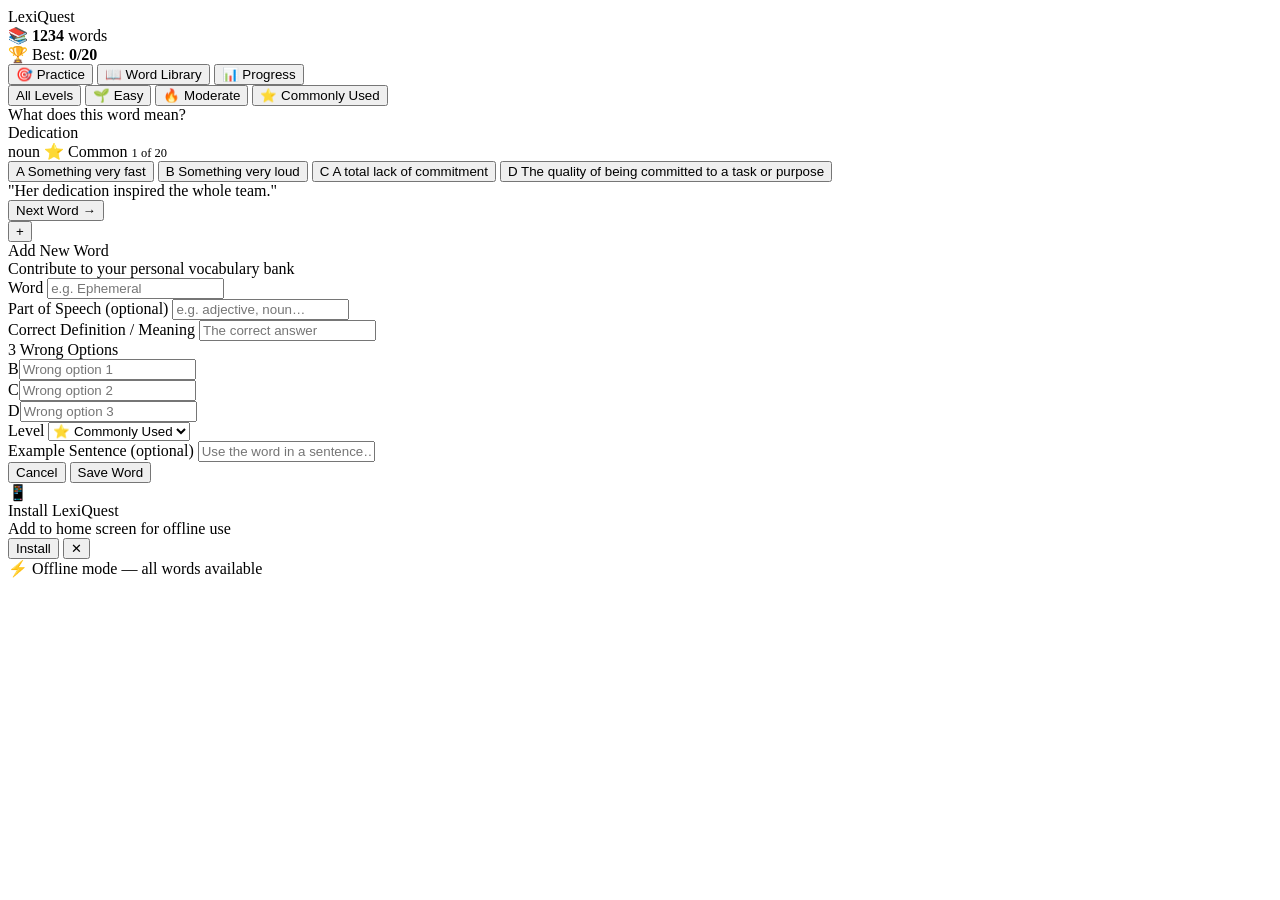
==== commit 322c5759: "Update print statement from 'Hello' to 'Goodbye'" ====
--- a/LexiQuest_PWA.html
+++ b/LexiQuest_PWA.html
@@ -5,504 +5,7 @@
 
 <title>LexiQuest — Master Every Word</title>
 <link href="https://fonts.googleapis.com/css2?family=Playfair+Display:wght@400;700;900&family=DM+Sans:wght@300;400;500;600&family=DM+Mono:wght@400;500&display=swap" rel="stylesheet">
-<style>
-:root {
-  --bg: #0a0a0f;
-  --surface: #12121a;
-  --surface2: #1a1a26;
-  --surface3: #22223a;
-  --border: rgba(255,255,255,0.07);
-  --text: #f0eff8;
-  --text-muted: #7a79a0;
-  --text-dim: #4a4870;
-  --accent: #c084fc;
-  --accent2: #818cf8;
-  --accent3: #34d399;
-  --easy: #34d399;
-  --moderate: #f59e0b;
-  --common: #f472b6;
-  --danger: #f87171;
-  --glow: rgba(192,132,252,0.15);
-  --radius: 16px;
-  --radius-sm: 10px;
-}
-
-*, *::before, *::after { box-sizing: border-box; margin: 0; padding: 0; }
-
-body {
-  background: var(--bg);
-  color: var(--text);
-  font-family: 'DM Sans', sans-serif;
-  min-height: 100vh;
-  overflow-x: hidden;
-}
-
-/* Background */
-.bg-canvas {
-  position: fixed; inset: 0; z-index: 0; pointer-events: none;
-  background: radial-gradient(ellipse 80% 60% at 20% -10%, rgba(129,140,248,0.12) 0%, transparent 60%),
-              radial-gradient(ellipse 60% 50% at 85% 110%, rgba(192,132,252,0.1) 0%, transparent 55%),
-              radial-gradient(ellipse 40% 40% at 50% 50%, rgba(52,211,153,0.04) 0%, transparent 70%);
-}
-
-.noise {
-  position: fixed; inset: 0; z-index: 0; pointer-events: none; opacity: 0.025;
-  background-image: url("data:image/svg+xml,%3Csvg viewBox='0 0 256 256' xmlns='http://www.w3.org/2000/svg'%3E%3Cfilter id='n'%3E%3CfeTurbulence type='fractalNoise' baseFrequency='0.9' numOctaves='4' stitchTiles='stitch'/%3E%3C/filter%3E%3Crect width='100%25' height='100%25' filter='url(%23n)'/%3E%3C/svg%3E");
-}
-
-/* Layout */
-.app { position: relative; z-index: 1; max-width: 1100px; margin: 0 auto; padding: 0 20px 60px; }
-
-/* Header */
-header {
-  display: flex; align-items: center; justify-content: space-between;
-  padding: 28px 0 20px; border-bottom: 1px solid var(--border);
-  margin-bottom: 36px;
-}
-.logo {
-  font-family: 'Playfair Display', serif; font-size: 1.7rem; font-weight: 900;
-  background: linear-gradient(135deg, #c084fc, #818cf8);
-  -webkit-background-clip: text; -webkit-text-fill-color: transparent;
-  letter-spacing: -0.5px;
-}
-.logo span { color: var(--accent3); -webkit-text-fill-color: var(--accent3); font-style: italic; }
-
-.header-stats {
-  display: flex; gap: 24px;
-}
-.stat-pill {
-  background: var(--surface2); border: 1px solid var(--border);
-  border-radius: 100px; padding: 6px 16px; font-size: 0.78rem;
-  color: var(--text-muted); font-family: 'DM Mono', monospace;
-  display: flex; align-items: center; gap: 8px;
-}
-.stat-pill strong { color: var(--text); font-size: 0.9rem; }
-
-/* Nav Tabs */
-.nav-tabs {
-  display: flex; gap: 4px; margin-bottom: 32px;
-  background: var(--surface); border: 1px solid var(--border);
-  border-radius: var(--radius); padding: 5px;
-}
-.nav-tab {
-  flex: 1; padding: 10px 16px; border-radius: 12px; border: none; cursor: pointer;
-  font-family: 'DM Sans', sans-serif; font-size: 0.88rem; font-weight: 500;
-  color: var(--text-muted); background: transparent; transition: all 0.2s;
-}
-.nav-tab.active {
-  background: var(--surface3); color: var(--text);
-  box-shadow: 0 2px 12px rgba(0,0,0,0.3);
-}
-.nav-tab:hover:not(.active) { color: var(--text); }
-
-/* Level selector */
-.level-bar {
-  display: flex; gap: 10px; margin-bottom: 32px; flex-wrap: wrap;
-}
-.level-btn {
-  padding: 8px 22px; border-radius: 100px; border: 1.5px solid;
-  cursor: pointer; font-family: 'DM Sans', sans-serif; font-size: 0.83rem;
-  font-weight: 600; letter-spacing: 0.3px; transition: all 0.2s; background: transparent;
-}
-.level-btn.easy { border-color: var(--easy); color: var(--easy); }
-.level-btn.moderate { border-color: var(--moderate); color: var(--moderate); }
-.level-btn.common { border-color: var(--common); color: var(--common); }
-.level-btn.active.easy { background: var(--easy); color: var(--bg); box-shadow: 0 0 20px rgba(52,211,153,0.3); }
-.level-btn.active.moderate { background: var(--moderate); color: var(--bg); box-shadow: 0 0 20px rgba(245,158,11,0.3); }
-.level-btn.active.common { background: var(--common); color: var(--bg); box-shadow: 0 0 20px rgba(244,114,182,0.3); }
-.level-btn.all { border-color: var(--accent2); color: var(--accent2); }
-.level-btn.all.active { background: var(--accent2); color: var(--bg); box-shadow: 0 0 20px rgba(129,140,248,0.3); }
-
-/* Quiz Card */
-.quiz-section { min-height: 500px; }
-
-.progress-bar-wrap {
-  background: var(--surface2); border-radius: 100px; height: 6px;
-  margin-bottom: 32px; overflow: hidden;
-}
-.progress-bar-fill {
-  height: 100%; background: linear-gradient(90deg, var(--accent2), var(--accent));
-  border-radius: 100px; transition: width 0.5s cubic-bezier(0.4,0,0.2,1);
-  box-shadow: 0 0 12px rgba(192,132,252,0.5);
-}
-
-.question-card {
-  background: var(--surface);
-  border: 1px solid var(--border);
-  border-radius: 24px; padding: 48px 44px 44px;
-  margin-bottom: 24px; position: relative; overflow: hidden;
-  animation: slideUp 0.4s cubic-bezier(0.4,0,0.2,1);
-}
-.question-card::before {
-  content: ''; position: absolute; top: -60px; right: -60px;
-  width: 200px; height: 200px; border-radius: 50%;
-  background: radial-gradient(circle, var(--glow), transparent 70%);
-  pointer-events: none;
-}
-
-@keyframes slideUp {
-  from { opacity: 0; transform: translateY(20px); }
-  to { opacity: 1; transform: translateY(0); }
-}
-
-.word-label {
-  font-size: 0.72rem; font-weight: 600; letter-spacing: 1.5px; text-transform: uppercase;
-  color: var(--text-dim); margin-bottom: 16px; font-family: 'DM Mono', monospace;
-}
-.word-display {
-  font-family: 'Playfair Display', serif; font-size: clamp(2.8rem, 6vw, 4.5rem);
-  font-weight: 900; line-height: 1; margin-bottom: 16px;
-  background: linear-gradient(135deg, var(--text) 0%, rgba(240,239,248,0.6) 100%);
-  -webkit-background-clip: text; -webkit-text-fill-color: transparent;
-  letter-spacing: -1px;
-}
-.word-meta {
-  font-size: 0.8rem; color: var(--text-muted); display: flex; gap: 12px; align-items: center;
-  flex-wrap: wrap;
-}
-.word-type {
-  background: var(--surface3); border-radius: 100px; padding: 3px 12px;
-  font-family: 'DM Mono', monospace; font-size: 0.72rem; color: var(--text-muted);
-}
-.word-level-badge {
-  border-radius: 100px; padding: 3px 12px;
-  font-family: 'DM Mono', monospace; font-size: 0.72rem; font-weight: 600;
-}
-.word-level-badge.easy { background: rgba(52,211,153,0.12); color: var(--easy); }
-.word-level-badge.moderate { background: rgba(245,158,11,0.12); color: var(--moderate); }
-.word-level-badge.common { background: rgba(244,114,182,0.12); color: var(--common); }
-
-.question-text {
-  margin-top: 28px; font-size: 1.1rem; color: var(--text-muted); line-height: 1.6;
-}
-
-/* Options */
-.options-grid {
-  display: grid; grid-template-columns: 1fr 1fr; gap: 12px; margin-top: 32px;
-}
-@media (max-width: 600px) { .options-grid { grid-template-columns: 1fr; } }
-
-.option-btn {
-  padding: 18px 22px; border-radius: var(--radius); border: 1.5px solid var(--border);
-  background: var(--surface2); cursor: pointer; text-align: left;
-  font-family: 'DM Sans', sans-serif; font-size: 0.95rem; color: var(--text);
-  transition: all 0.18s; position: relative; overflow: hidden;
-  display: flex; align-items: center; gap: 14px;
-}
-.option-btn:hover:not(:disabled) {
-  border-color: rgba(255,255,255,0.2); background: var(--surface3);
-  transform: translateY(-2px); box-shadow: 0 8px 24px rgba(0,0,0,0.3);
-}
-.option-btn .opt-letter {
-  width: 28px; height: 28px; border-radius: 8px; display: flex; align-items: center;
-  justify-content: center; font-size: 0.75rem; font-weight: 700; flex-shrink: 0;
-  background: var(--surface3); color: var(--text-muted); font-family: 'DM Mono', monospace;
-  transition: all 0.18s;
-}
-.option-btn:hover:not(:disabled) .opt-letter {
-  background: rgba(255,255,255,0.1); color: var(--text);
-}
-.option-btn.correct {
-  border-color: var(--easy); background: rgba(52,211,153,0.08);
-  animation: correctPulse 0.5s ease;
-}
-.option-btn.correct .opt-letter { background: var(--easy); color: var(--bg); }
-.option-btn.wrong {
-  border-color: var(--danger); background: rgba(248,113,113,0.08);
-  animation: wrongShake 0.4s ease;
-}
-.option-btn.wrong .opt-letter { background: var(--danger); color: var(--bg); }
-
-@keyframes correctPulse {
-  0%, 100% { transform: scale(1); }
-  50% { transform: scale(1.02); }
-}
-@keyframes wrongShake {
-  0%, 100% { transform: translateX(0); }
-  25% { transform: translateX(-6px); }
-  75% { transform: translateX(6px); }
-}
-
-/* Feedback */
-.feedback-bar {
-  display: flex; align-items: center; gap: 16px;
-  padding: 16px 22px; border-radius: var(--radius-sm);
-  margin-top: 20px; font-size: 0.92rem; font-weight: 500;
-  animation: fadeIn 0.3s ease; display: none;
-}
-.feedback-bar.show { display: flex; }
-.feedback-bar.correct { background: rgba(52,211,153,0.1); border: 1px solid rgba(52,211,153,0.2); color: var(--easy); }
-.feedback-bar.wrong { background: rgba(248,113,113,0.1); border: 1px solid rgba(248,113,113,0.2); color: var(--danger); }
-.feedback-icon { font-size: 1.3rem; }
-.feedback-explanation { color: var(--text-muted); font-size: 0.85rem; margin-top: 3px; }
-
-@keyframes fadeIn {
-  from { opacity: 0; transform: translateY(5px); }
-  to { opacity: 1; transform: translateY(0); }
-}
-
-/* Next button */
-.btn-next {
-  margin-top: 20px; padding: 14px 36px; background: linear-gradient(135deg, var(--accent2), var(--accent));
-  border: none; border-radius: var(--radius-sm); color: #fff; font-family: 'DM Sans', sans-serif;
-  font-size: 0.95rem; font-weight: 600; cursor: pointer; transition: all 0.2s;
-  display: none; box-shadow: 0 4px 20px rgba(192,132,252,0.3);
-}
-.btn-next:hover { transform: translateY(-2px); box-shadow: 0 8px 30px rgba(192,132,252,0.4); }
-.btn-next.show { display: inline-flex; align-items: center; gap: 8px; }
-
-/* Score card */
-.score-card {
-  background: var(--surface); border: 1px solid var(--border);
-  border-radius: 24px; padding: 56px 44px; text-align: center;
-  animation: slideUp 0.5s cubic-bezier(0.4,0,0.2,1);
-}
-.score-emoji { font-size: 4rem; margin-bottom: 20px; }
-.score-title { font-family: 'Playfair Display', serif; font-size: 2.2rem; font-weight: 900; margin-bottom: 8px; }
-.score-num {
-  font-size: 5rem; font-weight: 900; font-family: 'Playfair Display', serif;
-  background: linear-gradient(135deg, var(--accent2), var(--accent));
-  -webkit-background-clip: text; -webkit-text-fill-color: transparent;
-  line-height: 1; margin: 16px 0;
-}
-.score-sub { color: var(--text-muted); font-size: 1rem; margin-bottom: 32px; }
-.score-actions { display: flex; gap: 12px; justify-content: center; flex-wrap: wrap; }
-.btn-restart {
-  padding: 13px 32px; background: var(--surface3); border: 1px solid var(--border);
-  border-radius: var(--radius-sm); color: var(--text); font-family: 'DM Sans', sans-serif;
-  font-size: 0.92rem; font-weight: 500; cursor: pointer; transition: all 0.2s;
-}
-.btn-restart:hover { background: var(--surface2); border-color: rgba(255,255,255,0.15); }
-.btn-primary {
-  padding: 13px 32px; background: linear-gradient(135deg, var(--accent2), var(--accent));
-  border: none; border-radius: var(--radius-sm); color: #fff;
-  font-family: 'DM Sans', sans-serif; font-size: 0.92rem; font-weight: 600;
-  cursor: pointer; transition: all 0.2s; box-shadow: 0 4px 20px rgba(192,132,252,0.3);
-}
-.btn-primary:hover { transform: translateY(-2px); box-shadow: 0 8px 30px rgba(192,132,252,0.4); }
-
-/* Word List */
-.wordlist-section {}
-.section-header {
-  display: flex; align-items: center; justify-content: space-between; margin-bottom: 20px;
-  flex-wrap: wrap; gap: 12px;
-}
-.section-title {
-  font-family: 'Playfair Display', serif; font-size: 1.5rem; font-weight: 700;
-}
-.search-input {
-  background: var(--surface); border: 1px solid var(--border); border-radius: var(--radius-sm);
-  padding: 9px 16px; color: var(--text); font-family: 'DM Sans', sans-serif;
-  font-size: 0.88rem; width: 220px; transition: all 0.2s; outline: none;
-}
-.search-input:focus { border-color: rgba(192,132,252,0.4); box-shadow: 0 0 0 3px rgba(192,132,252,0.08); }
-.search-input::placeholder { color: var(--text-dim); }
-
-.words-grid {
-  display: grid; grid-template-columns: repeat(auto-fill, minmax(280px, 1fr)); gap: 12px;
-}
-.word-card {
-  background: var(--surface); border: 1px solid var(--border);
-  border-radius: var(--radius); padding: 18px 20px;
-  position: relative; transition: all 0.2s;
-}
-.word-card:hover { border-color: rgba(255,255,255,0.12); transform: translateY(-2px); box-shadow: 0 8px 24px rgba(0,0,0,0.3); }
-.word-card-head { display: flex; align-items: flex-start; justify-content: space-between; gap: 8px; }
-.word-card-word { font-family: 'Playfair Display', serif; font-size: 1.2rem; font-weight: 700; }
-.word-card-body { margin-top: 8px; font-size: 0.82rem; color: var(--text-muted); line-height: 1.5; }
-.word-card-options { margin-top: 10px; display: flex; flex-wrap: wrap; gap: 5px; }
-.opt-tag {
-  background: var(--surface2); border-radius: 6px; padding: 2px 9px;
-  font-size: 0.75rem; color: var(--text-muted);
-}
-.opt-tag.correct-tag { background: rgba(52,211,153,0.1); color: var(--easy); font-weight: 600; }
-.delete-btn {
-  background: none; border: none; cursor: pointer; color: var(--text-dim);
-  padding: 4px; border-radius: 6px; transition: all 0.2s; flex-shrink: 0;
-  font-size: 0.9rem;
-}
-.delete-btn:hover { color: var(--danger); background: rgba(248,113,113,0.1); }
-
-/* Add Word Modal */
-.modal-overlay {
-  position: fixed; inset: 0; background: rgba(0,0,0,0.6);
-  backdrop-filter: blur(8px); z-index: 100; display: flex;
-  align-items: center; justify-content: center; padding: 20px;
-  opacity: 0; pointer-events: none; transition: opacity 0.25s;
-}
-.modal-overlay.open { opacity: 1; pointer-events: all; }
-
-.modal {
-  background: var(--surface); border: 1px solid var(--border);
-  border-radius: 24px; padding: 36px; width: 100%; max-width: 520px;
-  transform: translateY(20px) scale(0.97); transition: transform 0.3s cubic-bezier(0.4,0,0.2,1);
-  max-height: 90vh; overflow-y: auto;
-}
-.modal-overlay.open .modal { transform: translateY(0) scale(1); }
-.modal-title { font-family: 'Playfair Display', serif; font-size: 1.6rem; font-weight: 700; margin-bottom: 6px; }
-.modal-sub { color: var(--text-muted); font-size: 0.85rem; margin-bottom: 28px; }
-
-.form-group { margin-bottom: 18px; }
-.form-label { display: block; font-size: 0.8rem; font-weight: 600; color: var(--text-muted); margin-bottom: 7px; letter-spacing: 0.3px; text-transform: uppercase; font-family: 'DM Mono', monospace; }
-.form-input, .form-select {
-  width: 100%; background: var(--surface2); border: 1px solid var(--border);
-  border-radius: var(--radius-sm); padding: 11px 14px; color: var(--text);
-  font-family: 'DM Sans', sans-serif; font-size: 0.92rem; outline: none;
-  transition: all 0.2s;
-}
-.form-input:focus, .form-select:focus { border-color: rgba(192,132,252,0.4); box-shadow: 0 0 0 3px rgba(192,132,252,0.08); }
-.form-select option { background: var(--surface2); }
-
-.options-inputs { display: grid; grid-template-columns: 1fr 1fr; gap: 10px; }
-.opt-input-wrap { position: relative; }
-.opt-input-wrap .opt-marker {
-  position: absolute; left: 12px; top: 50%; transform: translateY(-50%);
-  font-size: 0.72rem; font-weight: 700; color: var(--text-dim); font-family: 'DM Mono', monospace;
-}
-.opt-input-wrap .form-input { padding-left: 30px; }
-.correct-opt-note { font-size: 0.75rem; color: var(--accent3); margin-top: 6px; }
-
-.modal-actions { display: flex; gap: 10px; justify-content: flex-end; margin-top: 28px; }
-.btn-cancel {
-  padding: 10px 22px; background: var(--surface3); border: 1px solid var(--border);
-  border-radius: var(--radius-sm); color: var(--text); font-family: 'DM Sans', sans-serif;
-  font-size: 0.88rem; cursor: pointer; transition: all 0.2s;
-}
-.btn-cancel:hover { border-color: rgba(255,255,255,0.15); }
-
-/* Toast */
-.toast {
-  position: fixed; bottom: 32px; left: 50%; transform: translateX(-50%) translateY(20px);
-  background: var(--surface3); border: 1px solid var(--border);
-  border-radius: 100px; padding: 10px 22px; font-size: 0.88rem;
-  font-weight: 500; z-index: 200; opacity: 0; transition: all 0.3s;
-  pointer-events: none; display: flex; align-items: center; gap: 8px;
-  box-shadow: 0 8px 32px rgba(0,0,0,0.4);
-}
-.toast.show { opacity: 1; transform: translateX(-50%) translateY(0); }
-.toast.success { color: var(--easy); border-color: rgba(52,211,153,0.2); }
-.toast.error { color: var(--danger); border-color: rgba(248,113,113,0.2); }
-
-/* Empty state */
-.empty-state {
-  text-align: center; padding: 60px 20px; color: var(--text-muted);
-}
-.empty-state svg { opacity: 0.2; margin-bottom: 16px; }
-.empty-state p { font-size: 0.9rem; }
-
-/* Floating add button */
-.fab {
-  position: fixed; bottom: 36px; right: 36px; z-index: 50;
-  width: 56px; height: 56px; border-radius: 50%;
-  background: linear-gradient(135deg, var(--accent2), var(--accent));
-  border: none; cursor: pointer; color: #fff; font-size: 1.5rem;
-  box-shadow: 0 8px 32px rgba(192,132,252,0.4); transition: all 0.25s;
-  display: flex; align-items: center; justify-content: center;
-}
-.fab:hover { transform: scale(1.1) rotate(90deg); box-shadow: 0 12px 40px rgba(192,132,252,0.5); }
-
-/* Streaks / Stats row */
-.stats-row {
-  display: grid; grid-template-columns: repeat(auto-fit, minmax(150px, 1fr));
-  gap: 12px; margin-bottom: 28px;
-}
-.stat-box {
-  background: var(--surface); border: 1px solid var(--border);
-  border-radius: var(--radius); padding: 18px 20px;
-}
-.stat-box-label { font-size: 0.72rem; color: var(--text-dim); text-transform: uppercase; letter-spacing: 0.8px; font-family: 'DM Mono', monospace; margin-bottom: 6px; }
-.stat-box-val { font-family: 'Playfair Display', serif; font-size: 1.8rem; font-weight: 700; }
-.stat-box-val.green { color: var(--easy); }
-.stat-box-val.amber { color: var(--moderate); }
-.stat-box-val.purple { color: var(--accent); }
-
-/* Pagination */
-.pagination { display: flex; gap: 6px; margin-top: 24px; flex-wrap: wrap; }
-.page-btn {
-  padding: 7px 13px; border-radius: 8px; border: 1px solid var(--border);
-  background: var(--surface2); color: var(--text-muted); cursor: pointer;
-  font-size: 0.82rem; transition: all 0.15s;
-}
-.page-btn.active { background: var(--accent2); border-color: var(--accent2); color: #fff; }
-.page-btn:hover:not(.active) { border-color: rgba(255,255,255,0.15); color: var(--text); }
-
-/* Scrollbar */
-::-webkit-scrollbar { width: 6px; }
-::-webkit-scrollbar-track { background: var(--bg); }
-::-webkit-scrollbar-thumb { background: var(--surface3); border-radius: 3px; }
-</style>
-
-  <!-- PWA Meta Tags -->
-  <link rel="manifest" href="[data-uri]">
-  <meta name="mobile-web-app-capable" content="yes">
-  <meta name="apple-mobile-web-app-capable" content="yes">
-  <meta name="apple-mobile-web-app-status-bar-style" content="black-translucent">
-  <meta name="apple-mobile-web-app-title" content="LexiQuest">
-  <meta name="application-name" content="LexiQuest">
-  <meta name="theme-color" content="#0a0a0f">
-  <meta name="msapplication-TileColor" content="#0a0a0f">
-  <!-- Prevent zoom on mobile -->
-  <meta name="viewport" content="width=device-width, initial-scale=1.0, maximum-scale=1.0, user-scalable=no, viewport-fit=cover">
-  <!-- Safe area for notched phones -->
-  <style>
-    body {
-      padding-top: env(safe-area-inset-top);
-      padding-bottom: env(safe-area-inset-bottom);
-    }
-    /* Mobile touch improvements */
-    * { -webkit-tap-highlight-color: transparent; }
-    .option-btn { min-height: 56px; }
-    .nav-tab { min-height: 44px; }
-    .level-btn { min-height: 40px; }
-    /* Prevent text selection on tap */
-    .option-btn, .nav-tab, .level-btn, .btn-next, .btn-primary, .btn-restart, .fab {
-      -webkit-user-select: none;
-      user-select: none;
-      touch-action: manipulation;
-    }
-    /* Scrolling feel */
-    .words-grid, .stats-row { -webkit-overflow-scrolling: touch; }
-    /* Install banner */
-    #pwa-install-banner {
-      display: none;
-      position: fixed;
-      bottom: 100px;
-      left: 50%;
-      transform: translateX(-50%);
-      background: linear-gradient(135deg, #1a1a26, #22223a);
-      border: 1px solid rgba(192,132,252,0.3);
-      border-radius: 16px;
-      padding: 14px 20px;
-      z-index: 1000;
-      width: calc(100% - 40px);
-      max-width: 420px;
-      box-shadow: 0 8px 32px rgba(0,0,0,0.5);
-      animation: slideUp 0.4s ease;
-    }
-    #pwa-install-banner.show { display: flex; align-items: center; gap: 14px; }
-    #pwa-install-banner .banner-icon { font-size: 2rem; flex-shrink: 0; }
-    #pwa-install-banner .banner-text { flex: 1; }
-    #pwa-install-banner .banner-title { font-weight: 600; font-size: 0.9rem; color: #f0eff8; }
-    #pwa-install-banner .banner-sub { font-size: 0.75rem; color: #7a79a0; margin-top: 2px; }
-    #pwa-install-banner .banner-btn {
-      background: linear-gradient(135deg, #818cf8, #c084fc);
-      border: none; border-radius: 10px; color: #fff;
-      padding: 8px 16px; font-size: 0.82rem; font-weight: 600;
-      cursor: pointer; white-space: nowrap; flex-shrink: 0;
-    }
-    #pwa-install-banner .banner-close {
-      background: none; border: none; color: #4a4870;
-      font-size: 1.2rem; cursor: pointer; padding: 4px; flex-shrink: 0;
-    }
-    #pwa-offline-toast {
-      display: none; position: fixed; top: 12px; left: 50%;
-      transform: translateX(-50%);
-      background: rgba(245,158,11,0.15); border: 1px solid rgba(245,158,11,0.3);
-      color: #f59e0b; border-radius: 100px; padding: 6px 18px;
-      font-size: 0.78rem; font-weight: 500; z-index: 999;
-    }
-    #pwa-offline-toast.show { display: block; }
-  </style>
+<link rel="stylesheet" href="style.css"
 
 </head>
 <body>
